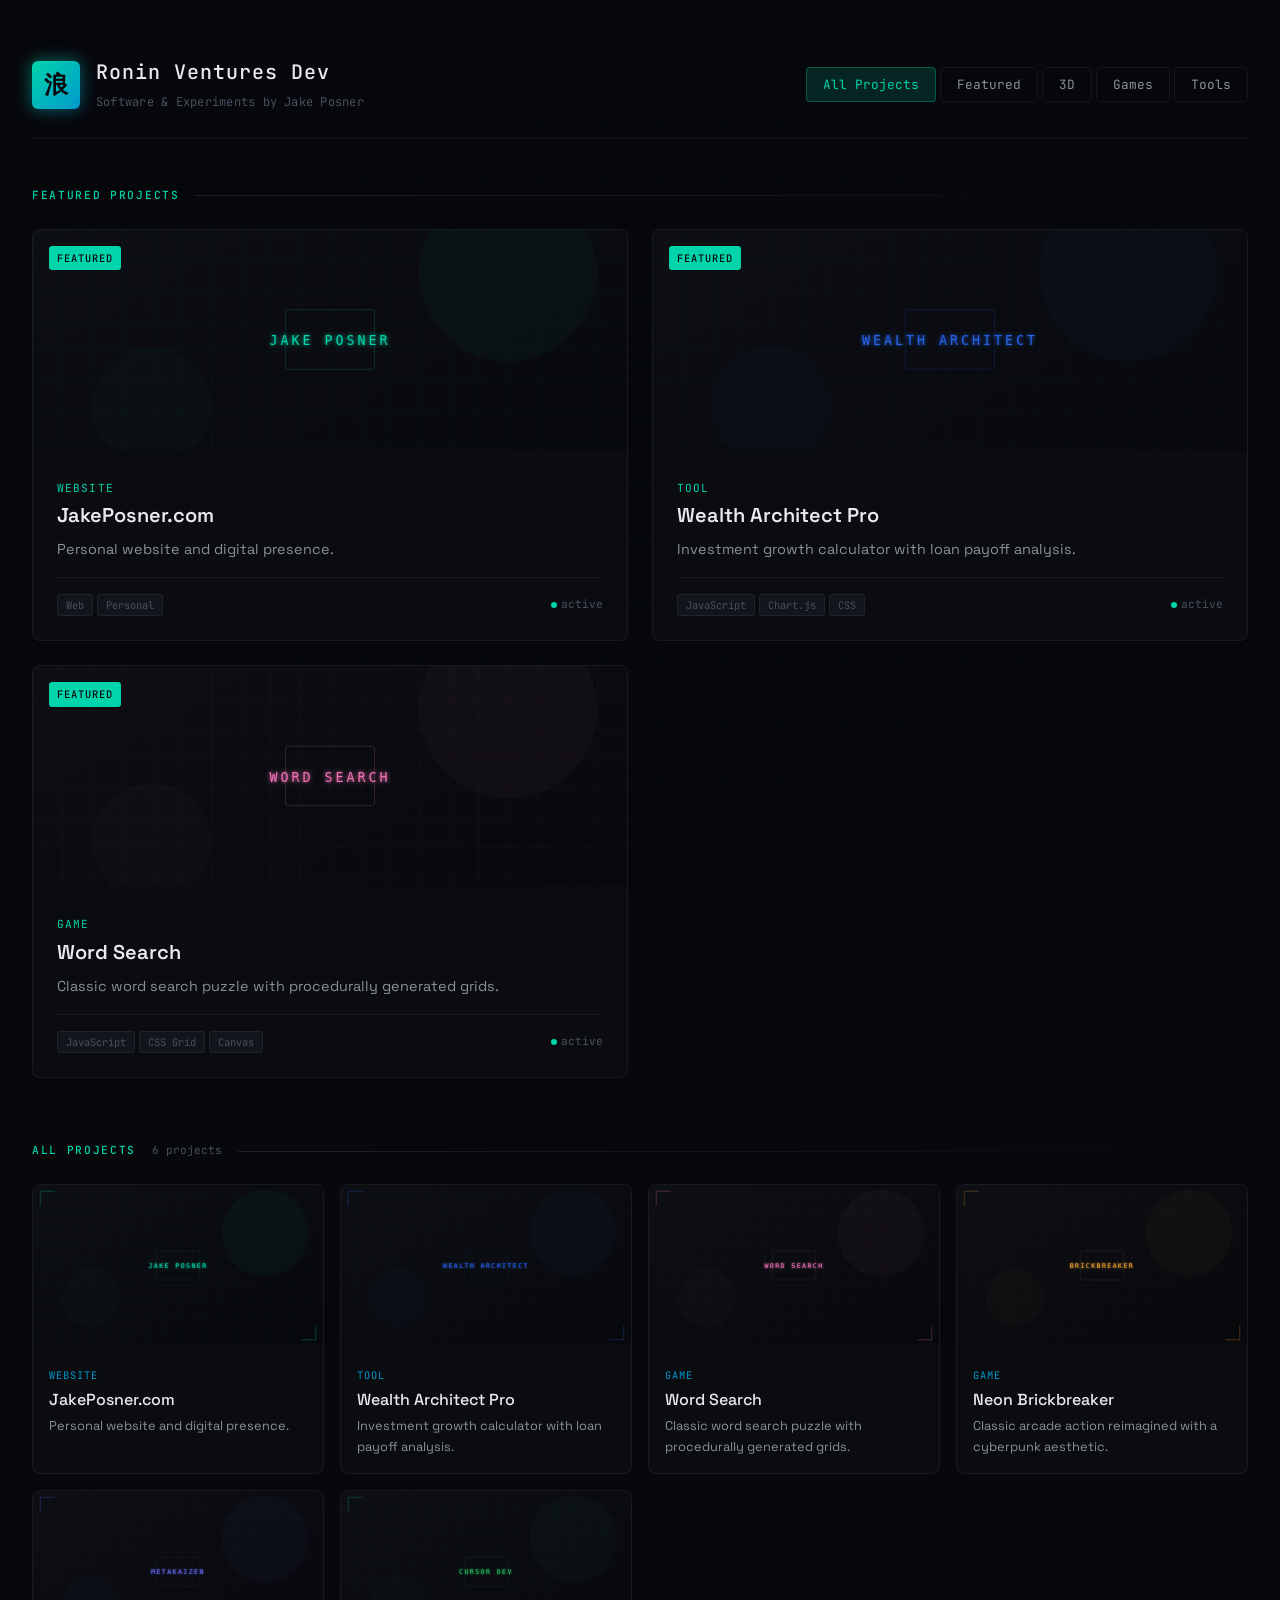
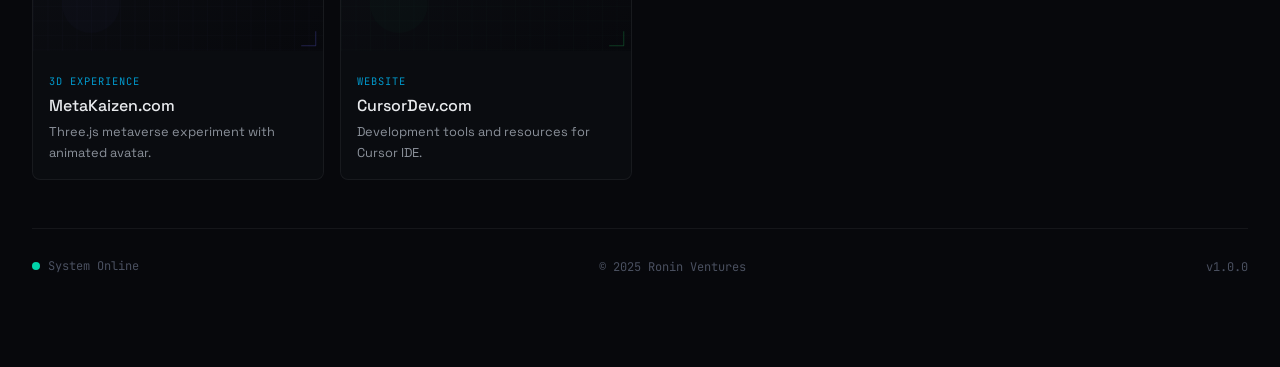
==== index.html @ 9cdea231 "added a way to dynamically update the last updated text" ====
<!DOCTYPE html>
<html lang="en">
<head>
    <meta charset="UTF-8">
    <meta name="viewport" content="width=device-width, initial-scale=1.0">
    <title>Ronin Ventures Dev | Jake Posner</title>
    <link rel="preconnect" href="https://fonts.googleapis.com">
    <link rel="preconnect" href="https://fonts.gstatic.com" crossorigin>
    <link href="https://fonts.googleapis.com/css2?family=JetBrains+Mono:wght@300;400;500;600&family=Space+Grotesk:wght@300;400;500;600;700&display=swap" rel="stylesheet">
    <link rel="stylesheet" href="css/main.css">
</head>
<body>
    <!-- Subtle ambient background -->
    <div class="ambient-bg">
        <div class="grid-overlay"></div>
        <div class="scanline"></div>
    </div>

    <!-- Main Container -->
    <div class="hub-container">
        <!-- Header -->
        <header class="hub-header">
            <div class="logo-section">
                <div class="logo-mark">
                    <span class="logo-symbol">浪</span>
                </div>
                <div class="logo-text">
                    <h1>Ronin Ventures Dev</h1>
                    <span class="tagline">Software & Experiments by Jake Posner</span>
                </div>
            </div>
            <nav class="hub-nav">
                <button class="nav-btn active" data-filter="all">All Projects</button>
                <button class="nav-btn" data-filter="featured">Featured</button>
                <button class="nav-btn" data-filter="3d">3D</button>
                <button class="nav-btn" data-filter="game">Games</button>
                <button class="nav-btn" data-filter="tool">Tools</button>
            </nav>
        </header>

        <!-- Featured Section -->
        <section class="featured-section" id="featured-grid">
            <div class="section-header">
                <span class="section-label">Featured Projects</span>
                <span class="section-line"></span>
            </div>
            <div class="featured-grid" id="featured-projects">
                <!-- Featured projects injected via JS -->
            </div>
        </section>

        <!-- All Projects Grid -->
        <section class="projects-section">
            <div class="section-header">
                <span class="section-label">All Projects</span>
                <span class="section-count" id="project-count">0 projects</span>
                <span class="section-line"></span>
            </div>
            <div class="projects-grid" id="projects-grid">
                <!-- Projects injected via JS -->
            </div>
        </section>

        <!-- Footer -->
        <footer class="hub-footer">
            <div class="footer-left">
                <span class="status-indicator"></span>
                <span class="status-text">System Online</span>
            </div>
            <div class="footer-center">
                <span>© 2025 Ronin Ventures</span>
            </div>
            <div class="footer-right">
                <span class="version">v1.0.0</span>
            </div>
        </footer>
    </div>

    <!-- Project Detail Modal -->
    <div class="modal-overlay" id="project-modal">
        <div class="modal-container">
            <button class="modal-close" id="modal-close">
                <span>×</span>
            </button>
            <div class="modal-content">
                <div class="modal-hero">
                    <img src="" alt="" id="modal-hero-img">
                    <div class="modal-hero-overlay"></div>
                </div>
                <div class="modal-body">
                    <div class="modal-header">
                        <span class="modal-category" id="modal-category"></span>
                        <div class="modal-title-row">
                            <h2 class="modal-title" id="modal-title"></h2>
                            <a href="#" class="btn-launch" id="modal-launch">
                                <span class="btn-icon">▶</span>
                                Launch Experience
                            </a>
                        </div>
                        <p class="modal-description" id="modal-description"></p>
                    </div>
                    <div class="modal-stats">
                        <div class="stat-item">
                            <span class="stat-value blurred" id="modal-visits">--</span>
                            <span class="stat-label">Visits</span>
                        </div>
                        <div class="stat-item">
                            <span class="stat-value blurred" id="modal-unique">--</span>
                            <span class="stat-label">Unique Views</span>
                        </div>
                        <div class="stat-item">
                            <span class="stat-value blurred" id="modal-time">--</span>
                            <span class="stat-label">Avg. Time</span>
                        </div>
                    </div>
                    <div class="modal-meta">
                        <div class="meta-item">
                            <span class="meta-label">Status</span>
                            <span class="meta-value" id="modal-status"></span>
                        </div>
                        <div class="meta-item">
                            <span class="meta-label">Tech Stack</span>
                            <span class="meta-value" id="modal-tech"></span>
                        </div>
                        <div class="meta-item">
                            <span class="meta-label">Last Updated</span>
                            <span class="meta-value" id="modal-date"></span>
                        </div>
                    </div>
                    <div class="modal-screenshots" id="modal-screenshots">
                        <!-- Screenshots injected via JS -->
                    </div>
                    <div class="modal-actions">
                        <a href="#" class="btn-secondary" id="modal-source" target="_blank">
                            <span class="btn-icon">◇</span>
                            View Source
                        </a>
                    </div>
                </div>
            </div>
        </div>
    </div>

    <script src="js/app.js" type="module"></script>

    <!-- Notify Modal (Coming Soon) -->
    <div class="notify-overlay" id="notify-modal">
        <div class="notify-container">
            <button class="notify-close" id="notify-close">
                <span>×</span>
            </button>
            <div class="notify-content">
                <div class="notify-icon">🚀</div>
                <h3 class="notify-title">Coming Soon</h3>
                <p class="notify-description">This project is still in development. Enter your email to get notified when it launches.</p>
                <div class="notify-form">
                    <input type="email" class="notify-input" id="notify-email" placeholder="your@email.com">
                    <button class="notify-submit" id="notify-submit">Notify Me</button>
                </div>
                <p class="notify-disclaimer">* This is a demo — emails are not collected or stored.</p>
            </div>
        </div>
    </div>
</body>
</html>
---- css/main.css ----
/* ==========================================================================
   RONIN VENTURES - Refined Sci-Fi Terminal Aesthetic
   ========================================================================== */

:root {
    /* Core Palette */
    --bg-primary: #07080c;
    --bg-secondary: #0d0f14;
    --bg-tertiary: #12151c;
    --bg-card: #0a0c10;
    --bg-card-hover: #10131a;
    
    /* Text */
    --text-primary: #e8eaed;
    --text-secondary: #8b919a;
    --text-muted: #4a5060;
    
    /* Accents */
    --accent-primary: #00d4aa;
    --accent-secondary: #0099cc;
    --accent-glow: rgba(0, 212, 170, 0.15);
    --accent-border: rgba(0, 212, 170, 0.3);
    
    /* Status Colors */
    --status-active: #00d4aa;
    --status-beta: #f0a030;
    --status-archived: #6b7280;
    
    /* Borders */
    --border-subtle: rgba(255, 255, 255, 0.06);
    --border-medium: rgba(255, 255, 255, 0.1);
    
    /* Spacing */
    --space-xs: 0.25rem;
    --space-sm: 0.5rem;
    --space-md: 1rem;
    --space-lg: 1.5rem;
    --space-xl: 2rem;
    --space-2xl: 3rem;
    --space-3xl: 4rem;
    
    /* Typography */
    --font-mono: 'JetBrains Mono', 'SF Mono', 'Fira Code', monospace;
    --font-sans: 'Space Grotesk', -apple-system, BlinkMacSystemFont, sans-serif;
    
    /* Transitions */
    --transition-fast: 150ms ease;
    --transition-base: 250ms ease;
    --transition-slow: 400ms ease;
    
    /* Sizing */
    --header-height: 80px;
    --container-max: 1400px;
    --card-radius: 8px;
    --modal-radius: 12px;
}

/* ==========================================================================
   Reset & Base
   ========================================================================== */

*, *::before, *::after {
    margin: 0;
    padding: 0;
    box-sizing: border-box;
}

html {
    font-size: 16px;
    scroll-behavior: smooth;
    -webkit-font-smoothing: antialiased;
    -moz-osx-font-smoothing: grayscale;
}

body {
    font-family: var(--font-sans);
    background: var(--bg-primary);
    color: var(--text-primary);
    line-height: 1.6;
    min-height: 100vh;
    overflow-x: hidden;
}

/* ==========================================================================
   Ambient Background
   ========================================================================== */

.ambient-bg {
    position: fixed;
    inset: 0;
    pointer-events: none;
    z-index: 0;
    overflow: hidden;
}

.grid-overlay {
    position: absolute;
    inset: 0;
    background-image: 
        linear-gradient(rgba(0, 212, 170, 0.02) 1px, transparent 1px),
        linear-gradient(90deg, rgba(0, 212, 170, 0.02) 1px, transparent 1px);
    background-size: 60px 60px;
    mask-image: radial-gradient(ellipse 80% 80% at 50% 50%, black 20%, transparent 70%);
}

.scanline {
    position: absolute;
    inset: 0;
    background: repeating-linear-gradient(
        0deg,
        transparent,
        transparent 2px,
        rgba(0, 0, 0, 0.1) 2px,
        rgba(0, 0, 0, 0.1) 4px
    );
    opacity: 0.3;
}

/* ==========================================================================
   Hub Container
   ========================================================================== */

.hub-container {
    position: relative;
    z-index: 1;
    max-width: var(--container-max);
    margin: 0 auto;
    padding: var(--space-xl) var(--space-xl) var(--space-3xl);
    min-height: 100vh;
    display: flex;
    flex-direction: column;
}

/* ==========================================================================
   Header
   ========================================================================== */

.hub-header {
    display: flex;
    justify-content: space-between;
    align-items: center;
    padding: var(--space-lg) 0;
    margin-bottom: var(--space-2xl);
    border-bottom: 1px solid var(--border-subtle);
}

.logo-section {
    display: flex;
    align-items: center;
    gap: var(--space-md);
}

.logo-mark {
    width: 48px;
    height: 48px;
    display: flex;
    align-items: center;
    justify-content: center;
    background: linear-gradient(135deg, var(--accent-primary), var(--accent-secondary));
    border-radius: 6px;
    position: relative;
}

.logo-mark::before {
    content: '';
    position: absolute;
    inset: -1px;
    background: linear-gradient(135deg, var(--accent-primary), var(--accent-secondary));
    border-radius: 7px;
    z-index: -1;
    opacity: 0.5;
    filter: blur(8px);
}

.logo-symbol {
    font-size: 1.5rem;
    color: var(--bg-primary);
    font-weight: 700;
}

.logo-text h1 {
    font-family: var(--font-mono);
    font-size: 1.25rem;
    font-weight: 500;
    letter-spacing: 0.05em;
    color: var(--text-primary);
}

.tagline {
    font-family: var(--font-mono);
    font-size: 0.75rem;
    color: var(--text-muted);
    letter-spacing: 0.02em;
}

.hub-nav {
    display: flex;
    gap: var(--space-xs);
}

.nav-btn {
    font-family: var(--font-mono);
    font-size: 0.8rem;
    padding: var(--space-sm) var(--space-md);
    background: transparent;
    border: 1px solid var(--border-subtle);
    border-radius: 4px;
    color: var(--text-secondary);
    cursor: pointer;
    transition: all var(--transition-fast);
}

.nav-btn:hover {
    border-color: var(--border-medium);
    color: var(--text-primary);
}

.nav-btn.active {
    background: var(--accent-glow);
    border-color: var(--accent-border);
    color: var(--accent-primary);
}

/* ==========================================================================
   Section Headers
   ========================================================================== */

.section-header {
    display: flex;
    align-items: center;
    gap: var(--space-md);
    margin-bottom: var(--space-lg);
}

.section-label {
    font-family: var(--font-mono);
    font-size: 0.7rem;
    font-weight: 500;
    text-transform: uppercase;
    letter-spacing: 0.15em;
    color: var(--accent-primary);
}

.section-count {
    font-family: var(--font-mono);
    font-size: 0.7rem;
    color: var(--text-muted);
}

.section-line {
    flex: 1;
    height: 1px;
    background: linear-gradient(90deg, var(--border-medium), transparent);
}

/* ==========================================================================
   Featured Grid
   ========================================================================== */

.featured-section {
    margin-bottom: var(--space-3xl);
}

.featured-grid {
    display: grid;
    grid-template-columns: repeat(auto-fit, minmax(400px, 1fr));
    gap: var(--space-lg);
}

.featured-card {
    position: relative;
    background: var(--bg-card);
    border: 1px solid var(--border-subtle);
    border-radius: var(--card-radius);
    overflow: hidden;
    cursor: pointer;
    transition: all var(--transition-base);
}

.featured-card::before {
    content: '';
    position: absolute;
    inset: 0;
    background: linear-gradient(135deg, var(--accent-glow), transparent);
    opacity: 0;
    transition: opacity var(--transition-base);
}

.featured-card:hover {
    border-color: var(--accent-border);
    transform: translateY(-4px);
    box-shadow: 0 20px 40px rgba(0, 0, 0, 0.4);
}

.featured-card:hover::before {
    opacity: 1;
}

.featured-card-image {
    position: relative;
    height: 220px;
    overflow: hidden;
}

.featured-card-image img {
    width: 100%;
    height: 100%;
    object-fit: cover;
    transition: transform var(--transition-slow);
}

.featured-card:hover .featured-card-image img {
    transform: scale(1.05);
}

.featured-badge {
    position: absolute;
    top: var(--space-md);
    left: var(--space-md);
    font-family: var(--font-mono);
    font-size: 0.65rem;
    font-weight: 500;
    text-transform: uppercase;
    letter-spacing: 0.1em;
    padding: var(--space-xs) var(--space-sm);
    background: var(--accent-primary);
    color: var(--bg-primary);
    border-radius: 3px;
}

.coming-soon-badge {
    position: absolute;
    top: var(--space-md);
    left: var(--space-md);
    font-family: var(--font-mono);
    font-size: 0.65rem;
    font-weight: 500;
    text-transform: uppercase;
    letter-spacing: 0.1em;
    padding: var(--space-xs) var(--space-sm);
    background: var(--text-muted);
    color: var(--bg-primary);
    border-radius: 3px;
}

.featured-card-content {
    padding: var(--space-lg);
}

.featured-card-category {
    font-family: var(--font-mono);
    font-size: 0.7rem;
    color: var(--accent-primary);
    text-transform: uppercase;
    letter-spacing: 0.1em;
    margin-bottom: var(--space-sm);
}

.featured-card-title {
    font-size: 1.25rem;
    font-weight: 600;
    margin-bottom: var(--space-sm);
    color: var(--text-primary);
}

.featured-card-description {
    font-size: 0.9rem;
    color: var(--text-secondary);
    line-height: 1.5;
    display: -webkit-box;
    -webkit-line-clamp: 2;
    -webkit-box-orient: vertical;
    overflow: hidden;
}

.featured-card-footer {
    display: flex;
    justify-content: space-between;
    align-items: center;
    margin-top: var(--space-md);
    padding-top: var(--space-md);
    border-top: 1px solid var(--border-subtle);
}

.featured-card-tech {
    display: flex;
    gap: var(--space-xs);
}

.tech-tag {
    font-family: var(--font-mono);
    font-size: 0.65rem;
    padding: 2px 8px;
    background: var(--bg-tertiary);
    border: 1px solid var(--border-subtle);
    border-radius: 3px;
    color: var(--text-muted);
}

.featured-card-status {
    display: flex;
    align-items: center;
    gap: var(--space-xs);
    font-family: var(--font-mono);
    font-size: 0.7rem;
    color: var(--text-muted);
}

.status-dot {
    width: 6px;
    height: 6px;
    border-radius: 50%;
    background: var(--status-active);
}

.status-dot.beta {
    background: var(--status-beta);
}

.status-dot.archived {
    background: var(--status-archived);
}

/* ==========================================================================
   Projects Grid
   ========================================================================== */

.projects-section {
    flex: 1;
}

.projects-grid {
    display: grid;
    grid-template-columns: repeat(auto-fill, minmax(280px, 1fr));
    gap: var(--space-md);
}

.project-card {
    position: relative;
    background: var(--bg-card);
    border: 1px solid var(--border-subtle);
    border-radius: var(--card-radius);
    overflow: hidden;
    cursor: pointer;
    transition: all var(--transition-base);
}

.project-card:hover {
    border-color: var(--border-medium);
    transform: translateY(-2px);
    box-shadow: 0 10px 30px rgba(0, 0, 0, 0.3);
}

.project-card-image {
    height: 160px;
    overflow: hidden;
    background: var(--bg-tertiary);
}

.project-card-image img {
    width: 100%;
    height: 100%;
    object-fit: cover;
    transition: transform var(--transition-base);
}

.project-card:hover .project-card-image img {
    transform: scale(1.03);
}

.project-card-content {
    padding: var(--space-md);
}

.project-card-category {
    font-family: var(--font-mono);
    font-size: 0.65rem;
    color: var(--accent-secondary);
    text-transform: uppercase;
    letter-spacing: 0.1em;
    margin-bottom: var(--space-xs);
}

.project-card-title {
    font-size: 1rem;
    font-weight: 500;
    margin-bottom: var(--space-xs);
    color: var(--text-primary);
}

.project-card-description {
    font-size: 0.8rem;
    color: var(--text-secondary);
    display: -webkit-box;
    -webkit-line-clamp: 2;
    -webkit-box-orient: vertical;
    overflow: hidden;
}

/* ==========================================================================
   Modal
   ========================================================================== */

.modal-overlay {
    position: fixed;
    inset: 0;
    background: rgba(0, 0, 0, 0.85);
    backdrop-filter: blur(8px);
    z-index: 1000;
    display: flex;
    align-items: center;
    justify-content: center;
    padding: var(--space-xl);
    opacity: 0;
    visibility: hidden;
    transition: all var(--transition-base);
}

.modal-overlay.active {
    opacity: 1;
    visibility: visible;
}

.modal-container {
    position: relative;
    width: 100%;
    max-width: 800px;
    max-height: 90vh;
    background: var(--bg-secondary);
    border: 1px solid var(--border-medium);
    border-radius: var(--modal-radius);
    overflow: hidden;
    transform: scale(0.95) translateY(20px);
    transition: transform var(--transition-base);
}

.modal-overlay.active .modal-container {
    transform: scale(1) translateY(0);
}

.modal-close {
    position: absolute;
    top: var(--space-md);
    right: var(--space-md);
    width: 36px;
    height: 36px;
    display: flex;
    align-items: center;
    justify-content: center;
    background: rgba(0, 0, 0, 0.5);
    border: 1px solid var(--border-subtle);
    border-radius: 50%;
    color: var(--text-primary);
    font-size: 1.5rem;
    cursor: pointer;
    z-index: 10;
    transition: all var(--transition-fast);
}

.modal-close:hover {
    background: rgba(0, 0, 0, 0.8);
    border-color: var(--border-medium);
}

.modal-content {
    max-height: 90vh;
    overflow-y: auto;
}

.modal-hero {
    position: relative;
    height: 280px;
    overflow: hidden;
}

.modal-hero img {
    width: 100%;
    height: 100%;
    object-fit: cover;
}

.modal-hero-overlay {
    position: absolute;
    inset: 0;
    background: linear-gradient(to top, var(--bg-secondary), transparent 60%);
}

.modal-body {
    padding: var(--space-xl);
}

.modal-header {
    margin-bottom: var(--space-xl);
}

.modal-category {
    font-family: var(--font-mono);
    font-size: 0.7rem;
    color: var(--accent-primary);
    text-transform: uppercase;
    letter-spacing: 0.15em;
}

.modal-title-row {
    display: flex;
    justify-content: space-between;
    align-items: center;
    gap: var(--space-lg);
    margin: var(--space-sm) 0;
}

.modal-title {
    font-size: 2rem;
    font-weight: 600;
    margin: 0;
}

.btn-launch {
    display: inline-flex;
    align-items: center;
    gap: var(--space-sm);
    font-family: var(--font-mono);
    font-size: 0.85rem;
    font-weight: 500;
    padding: var(--space-md) var(--space-lg);
    border-radius: 6px;
    text-decoration: none;
    cursor: pointer;
    transition: all var(--transition-fast);
    background: var(--accent-primary);
    color: var(--bg-primary);
    border: none;
    white-space: nowrap;
    flex-shrink: 0;
}

.btn-launch:hover {
    filter: brightness(1.1);
    box-shadow: 0 4px 20px var(--accent-glow);
}

.btn-launch .btn-icon {
    font-size: 0.8rem;
}

.modal-stats {
    display: flex;
    gap: var(--space-xl);
    padding: var(--space-lg) 0;
    margin-bottom: var(--space-lg);
    border-bottom: 1px solid var(--border-subtle);
}

.stat-item {
    display: flex;
    flex-direction: column;
    gap: 2px;
}

.stat-value {
    font-family: var(--font-mono);
    font-size: 1.5rem;
    font-weight: 600;
    color: var(--accent-primary);
}

.stat-value.blurred {
    filter: blur(8px);
    user-select: none;
    cursor: default;
}

.stat-label {
    font-family: var(--font-mono);
    font-size: 0.65rem;
    color: var(--text-muted);
    text-transform: uppercase;
    letter-spacing: 0.1em;
}

.modal-description {
    font-size: 1rem;
    color: var(--text-secondary);
    line-height: 1.7;
}

.modal-meta {
    display: flex;
    gap: var(--space-xl);
    padding: var(--space-lg);
    background: var(--bg-tertiary);
    border-radius: 6px;
    margin-bottom: var(--space-xl);
}

.meta-item {
    display: flex;
    flex-direction: column;
    gap: var(--space-xs);
}

.meta-label {
    font-family: var(--font-mono);
    font-size: 0.65rem;
    color: var(--text-muted);
    text-transform: uppercase;
    letter-spacing: 0.1em;
}

.meta-value {
    font-size: 0.9rem;
    color: var(--text-primary);
}

.modal-screenshots {
    display: flex;
    gap: var(--space-sm);
    margin-bottom: var(--space-xl);
    overflow-x: auto;
    padding-bottom: var(--space-sm);
}

.modal-screenshots img {
    height: 100px;
    border-radius: 4px;
    border: 1px solid var(--border-subtle);
    cursor: pointer;
    transition: all var(--transition-fast);
}

.modal-screenshots img:hover {
    border-color: var(--accent-primary);
}

.modal-actions {
    display: flex;
    gap: var(--space-md);
}

.btn-primary,
.btn-secondary {
    display: inline-flex;
    align-items: center;
    gap: var(--space-sm);
    font-family: var(--font-mono);
    font-size: 0.85rem;
    font-weight: 500;
    padding: var(--space-md) var(--space-lg);
    border-radius: 6px;
    text-decoration: none;
    cursor: pointer;
    transition: all var(--transition-fast);
}

.btn-primary {
    background: var(--accent-primary);
    color: var(--bg-primary);
    border: none;
}

.btn-primary:hover {
    filter: brightness(1.1);
    box-shadow: 0 4px 20px var(--accent-glow);
}

.btn-secondary {
    background: transparent;
    color: var(--text-secondary);
    border: 1px solid var(--border-medium);
}

.btn-secondary:hover {
    border-color: var(--text-secondary);
    color: var(--text-primary);
}

.btn-icon {
    font-size: 0.8rem;
}

/* ==========================================================================
   Footer
   ========================================================================== */

.hub-footer {
    display: flex;
    justify-content: space-between;
    align-items: center;
    padding: var(--space-lg) 0;
    margin-top: var(--space-2xl);
    border-top: 1px solid var(--border-subtle);
}

.footer-left {
    display: flex;
    align-items: center;
    gap: var(--space-sm);
}

.status-indicator {
    width: 8px;
    height: 8px;
    border-radius: 50%;
    background: var(--accent-primary);
    animation: pulse 2s ease-in-out infinite;
}

@keyframes pulse {
    0%, 100% { opacity: 1; }
    50% { opacity: 0.5; }
}

.status-text,
.footer-center span,
.version {
    font-family: var(--font-mono);
    font-size: 0.75rem;
    color: var(--text-muted);
}

/* ==========================================================================
   Empty State
   ========================================================================== */

.empty-state {
    grid-column: 1 / -1;
    text-align: center;
    padding: var(--space-3xl);
    color: var(--text-muted);
}

.empty-state-icon {
    font-size: 3rem;
    margin-bottom: var(--space-md);
    opacity: 0.3;
}

/* ==========================================================================
   Loading State
   ========================================================================== */

.loading-skeleton {
    background: linear-gradient(
        90deg,
        var(--bg-tertiary) 25%,
        var(--bg-card-hover) 50%,
        var(--bg-tertiary) 75%
    );
    background-size: 200% 100%;
    animation: shimmer 1.5s infinite;
    border-radius: var(--card-radius);
}

@keyframes shimmer {
    0% { background-position: 200% 0; }
    100% { background-position: -200% 0; }
}

/* ==========================================================================
   Responsive
   ========================================================================== */

@media (max-width: 900px) {
    .hub-header {
        flex-direction: column;
        gap: var(--space-lg);
        align-items: flex-start;
    }
    
    .hub-nav {
        flex-wrap: wrap;
    }
    
    .featured-grid {
        grid-template-columns: 1fr;
    }
    
    .modal-meta {
        flex-direction: column;
        gap: var(--space-md);
    }
    
    .modal-stats {
        gap: var(--space-lg);
    }
}

@media (max-width: 600px) {
    .hub-container {
        padding: var(--space-md);
    }
    
    .projects-grid {
        grid-template-columns: 1fr;
    }
    
    .modal-title-row {
        flex-direction: column;
        align-items: flex-start;
        gap: var(--space-md);
    }
    
    .btn-launch {
        width: 100%;
        justify-content: center;
    }
    
    .modal-actions {
        flex-direction: column;
    }
    
    .btn-secondary {
        justify-content: center;
    }
}

/* ==========================================================================
   Back to Hub Button (for project experiences)
   ========================================================================== */

.back-to-hub {
    position: fixed;
    top: var(--space-md);
    left: var(--space-md);
    display: flex;
    align-items: center;
    gap: var(--space-sm);
    font-family: var(--font-mono);
    font-size: 0.75rem;
    padding: var(--space-sm) var(--space-md);
    background: rgba(0, 0, 0, 0.7);
    backdrop-filter: blur(8px);
    border: 1px solid var(--border-subtle);
    border-radius: 4px;
    color: var(--text-secondary);
    text-decoration: none;
    z-index: 9999;
    transition: all var(--transition-fast);
}

.back-to-hub:hover {
    background: rgba(0, 0, 0, 0.9);
    border-color: var(--accent-primary);
    color: var(--accent-primary);
}

.back-to-hub-icon {
    font-size: 1rem;
}

/* ==========================================================================
   Notify Modal (Coming Soon)
   ========================================================================== */

.notify-overlay {
    position: fixed;
    inset: 0;
    background: rgba(0, 0, 0, 0.85);
    backdrop-filter: blur(8px);
    z-index: 1100;
    display: flex;
    align-items: center;
    justify-content: center;
    padding: var(--space-xl);
    opacity: 0;
    visibility: hidden;
    transition: all var(--transition-base);
}

.notify-overlay.active {
    opacity: 1;
    visibility: visible;
}

.notify-container {
    position: relative;
    width: 100%;
    max-width: 420px;
    background: var(--bg-secondary);
    border: 1px solid var(--border-medium);
    border-radius: var(--modal-radius);
    padding: var(--space-2xl);
    transform: scale(0.95) translateY(20px);
    transition: transform var(--transition-base);
}

.notify-overlay.active .notify-container {
    transform: scale(1) translateY(0);
}

.notify-close {
    position: absolute;
    top: var(--space-md);
    right: var(--space-md);
    width: 32px;
    height: 32px;
    display: flex;
    align-items: center;
    justify-content: center;
    background: transparent;
    border: 1px solid var(--border-subtle);
    border-radius: 50%;
    color: var(--text-secondary);
    font-size: 1.25rem;
    cursor: pointer;
    transition: all var(--transition-fast);
}

.notify-close:hover {
    border-color: var(--border-medium);
    color: var(--text-primary);
}

.notify-content {
    text-align: center;
}

.notify-icon {
    font-size: 3rem;
    margin-bottom: var(--space-md);
}

.notify-title {
    font-size: 1.5rem;
    font-weight: 600;
    color: var(--text-primary);
    margin-bottom: var(--space-sm);
}

.notify-description {
    font-size: 0.9rem;
    color: var(--text-secondary);
    line-height: 1.6;
    margin-bottom: var(--space-lg);
}

.notify-form {
    display: flex;
    gap: var(--space-sm);
    margin-bottom: var(--space-md);
}

.notify-input {
    flex: 1;
    font-family: var(--font-mono);
    font-size: 0.85rem;
    padding: var(--space-md);
    background: var(--bg-card);
    border: 1px solid var(--border-subtle);
    border-radius: 6px;
    color: var(--text-primary);
    outline: none;
    transition: all var(--transition-fast);
}

.notify-input:focus {
    border-color: var(--accent-primary);
}

.notify-input::placeholder {
    color: var(--text-muted);
}

.notify-submit {
    font-family: var(--font-mono);
    font-size: 0.85rem;
    font-weight: 500;
    padding: var(--space-md) var(--space-lg);
    background: var(--accent-primary);
    border: none;
    border-radius: 6px;
    color: var(--bg-primary);
    cursor: pointer;
    transition: all var(--transition-fast);
    white-space: nowrap;
}

.notify-submit:hover {
    filter: brightness(1.1);
}

.notify-disclaimer {
    font-family: var(--font-mono);
    font-size: 0.7rem;
    color: var(--text-muted);
    font-style: italic;
}

.notify-success {
    padding: var(--space-lg);
    background: var(--accent-glow);
    border: 1px solid var(--accent-border);
    border-radius: 6px;
    margin-bottom: var(--space-md);
}

.notify-success p {
    color: var(--accent-primary);
    font-size: 0.9rem;
    margin: 0;
}

/* Coming Soon Button Style */
.btn-coming-soon {
    display: inline-flex;
    align-items: center;
    gap: var(--space-sm);
    font-family: var(--font-mono);
    font-size: 0.85rem;
    font-weight: 500;
    padding: var(--space-md) var(--space-lg);
    border-radius: 6px;
    text-decoration: none;
    cursor: pointer;
    transition: all var(--transition-fast);
    background: var(--bg-tertiary);
    color: var(--text-secondary);
    border: 1px solid var(--border-medium);
    white-space: nowrap;
    flex-shrink: 0;
}

.btn-coming-soon:hover {
    border-color: var(--accent-primary);
    color: var(--accent-primary);
}

.btn-coming-soon .btn-icon {
    font-size: 0.8rem;
}

@media (max-width: 600px) {
    .notify-form {
        flex-direction: column;
    }
    
    .notify-submit {
        width: 100%;
    }
}
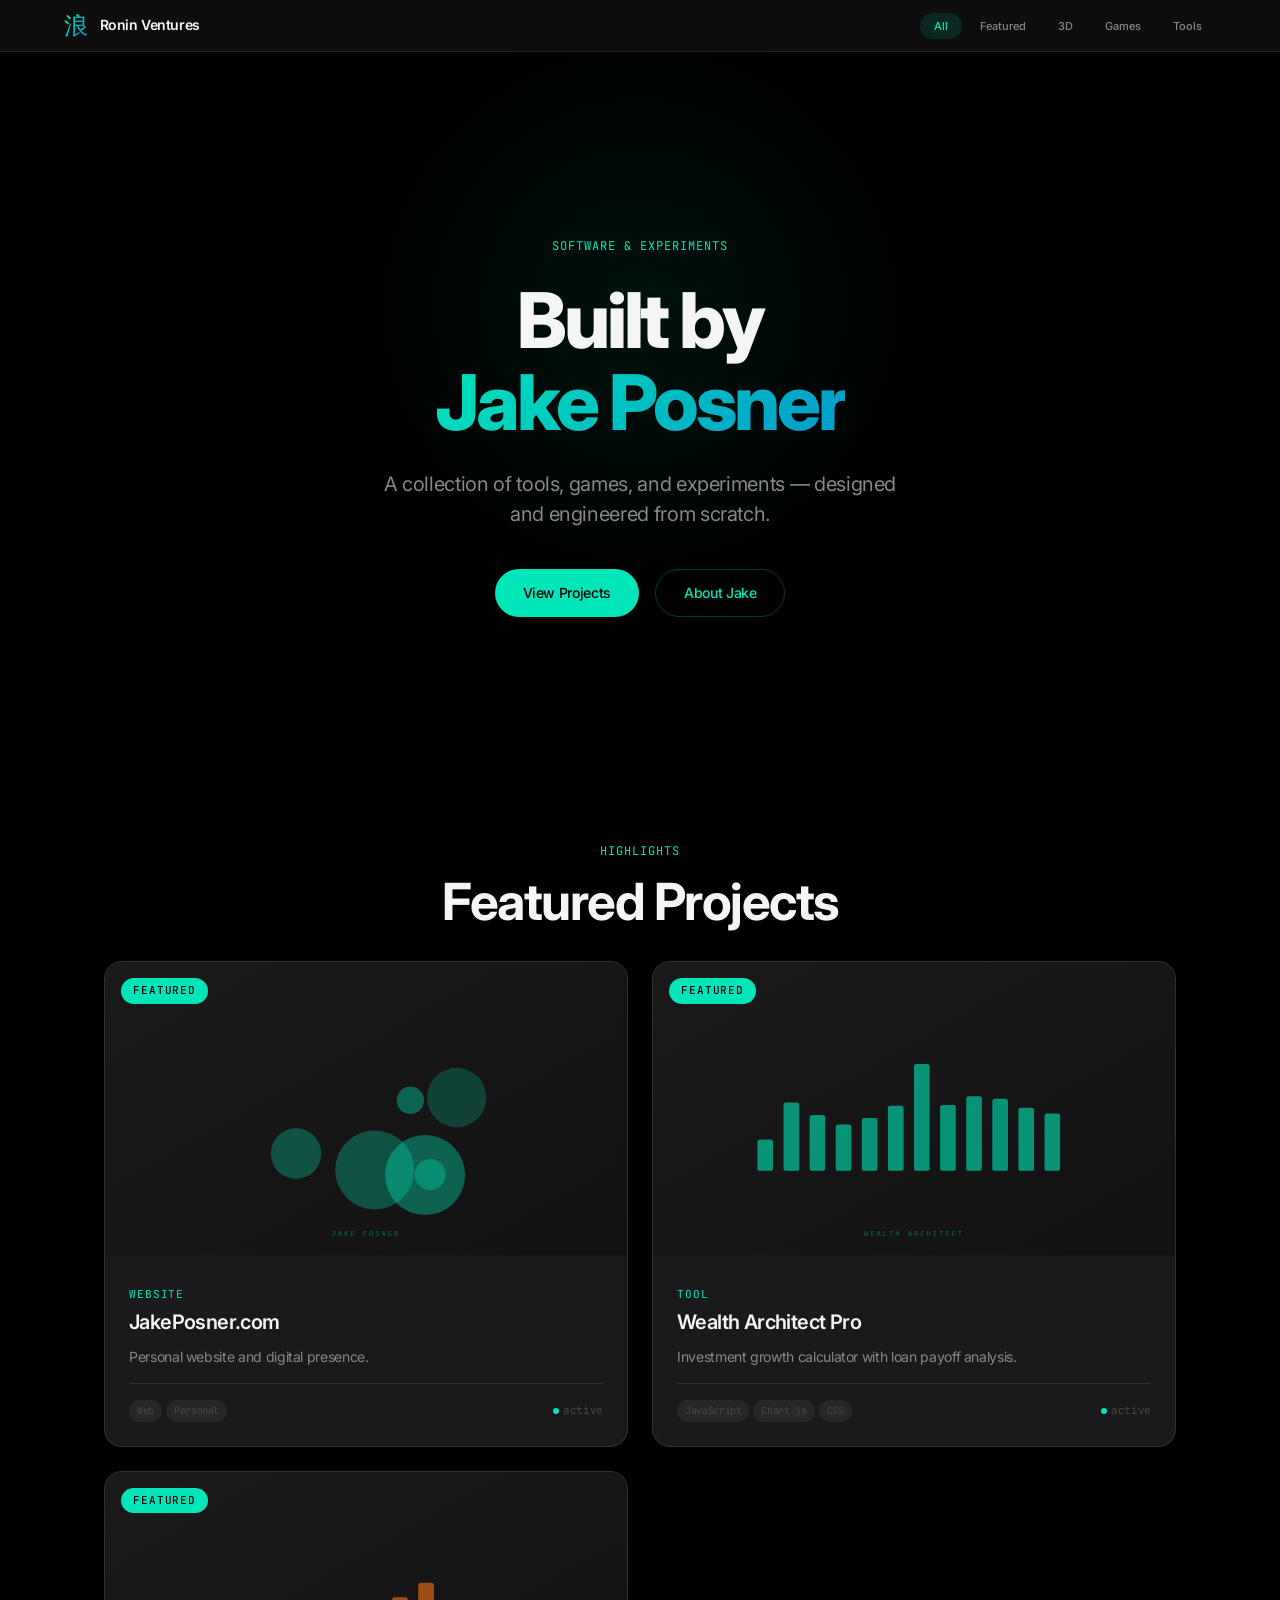
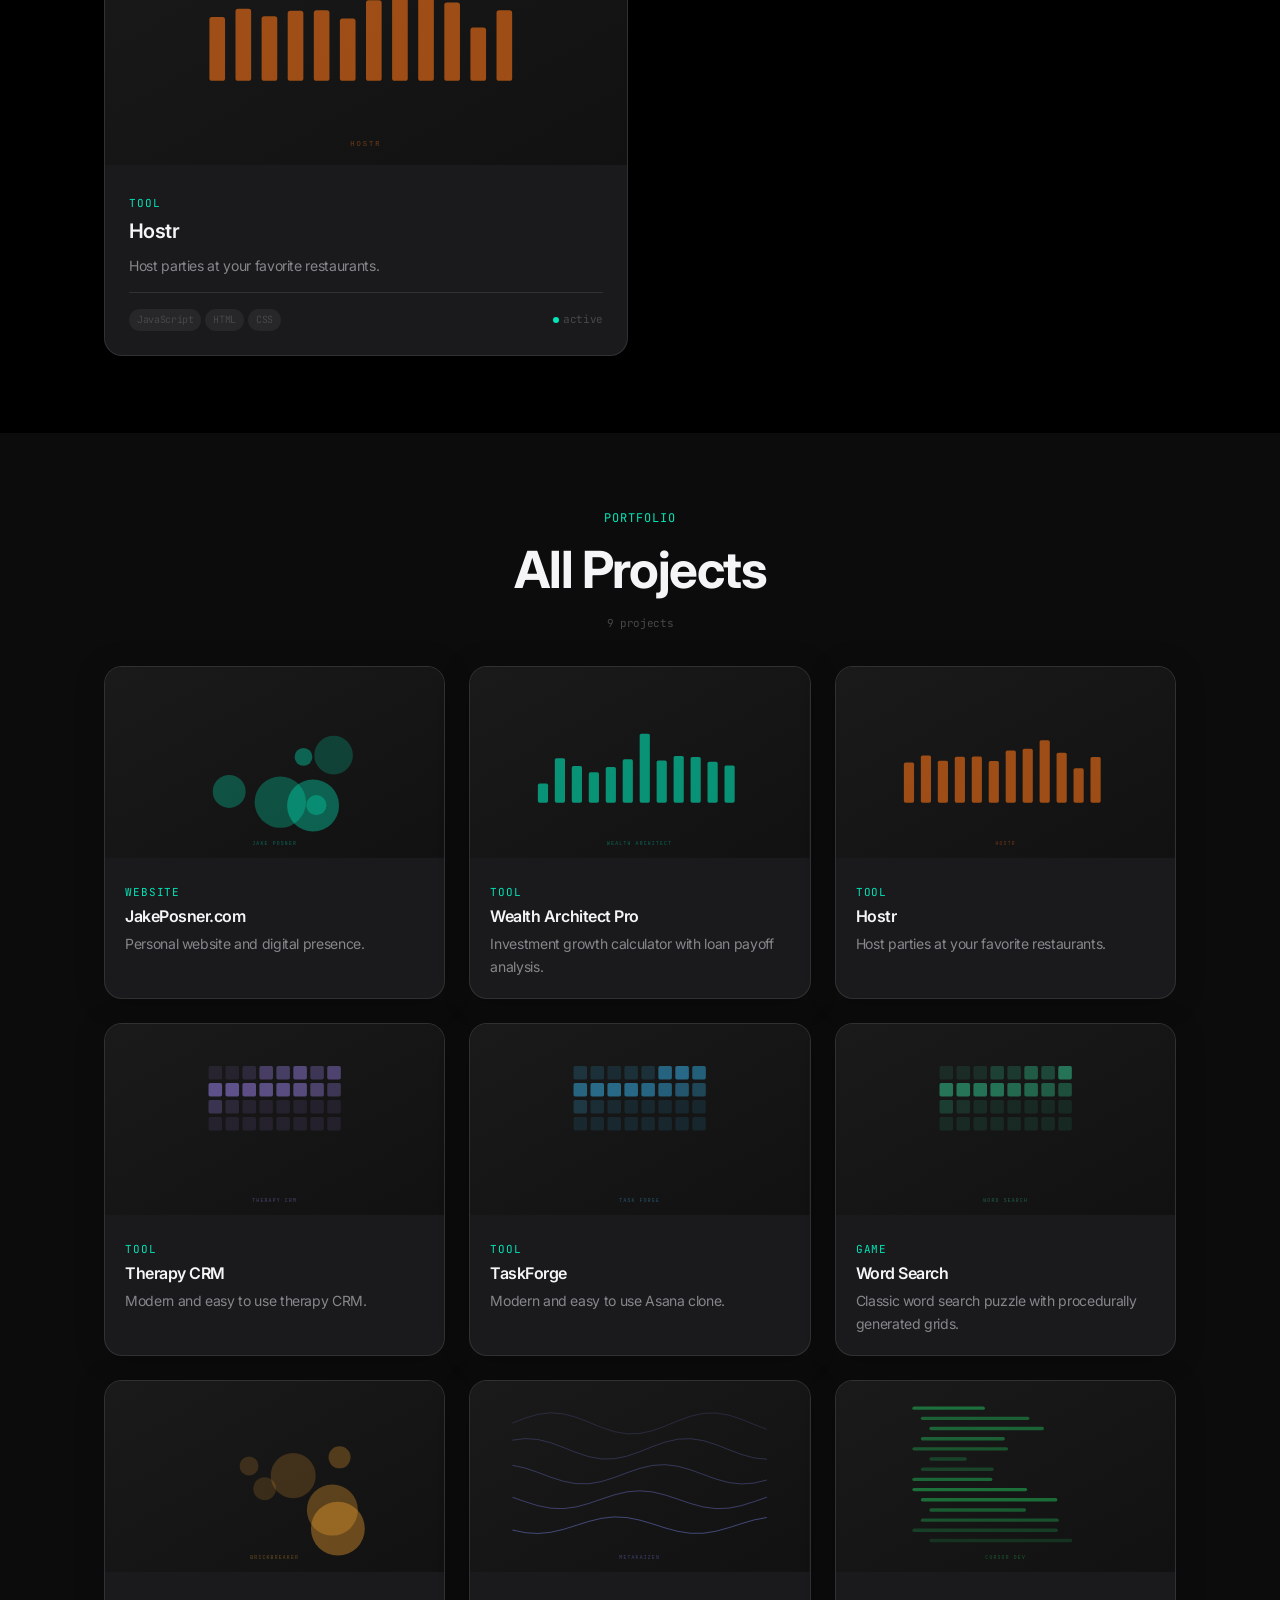
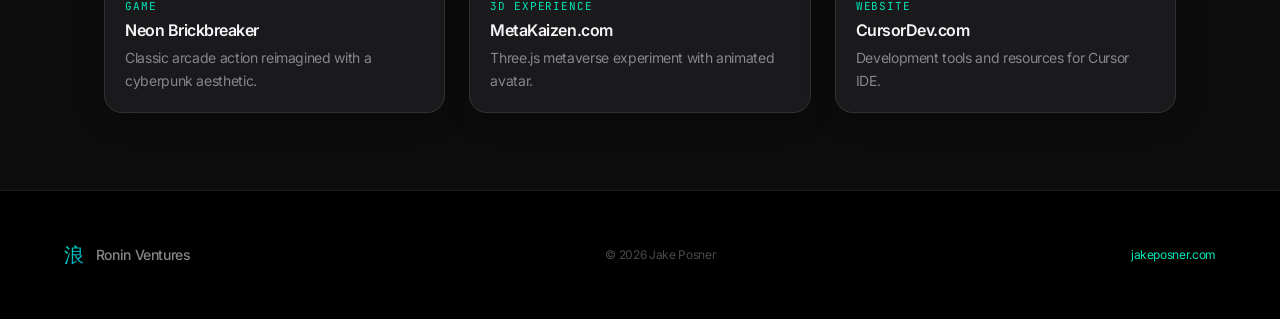
==== commit 44366249: "Redesign site with Apple-inspired dark portfolio aesthetic Complete visual overhaul applying Apple d" ====
--- a/index.html
+++ b/index.html
@@ -4,83 +4,126 @@
     <meta charset="UTF-8">
     <meta name="viewport" content="width=device-width, initial-scale=1.0">
     <title>Ronin Ventures Dev | Jake Posner</title>
+    <meta name="description" content="Software and experiments by Jake Posner. A collection of tools, games, and interactive experiences — designed and engineered from scratch.">
+    <meta name="author" content="Jake Posner">
+    <meta name="robots" content="index, follow">
+
+    <!-- Open Graph -->
+    <meta property="og:type" content="website">
+    <meta property="og:title" content="Ronin Ventures Dev | Jake Posner">
+    <meta property="og:description" content="Software and experiments by Jake Posner. Tools, games, and interactive experiences built from scratch.">
+    <meta property="og:url" content="https://www.roninventures.dev">
+    <meta property="og:site_name" content="Ronin Ventures Dev">
+
+    <!-- Twitter Card -->
+    <meta name="twitter:card" content="summary_large_image">
+    <meta name="twitter:title" content="Ronin Ventures Dev | Jake Posner">
+    <meta name="twitter:description" content="Software and experiments by Jake Posner. Tools, games, and interactive experiences built from scratch.">
+
+    <link rel="canonical" href="https://www.roninventures.dev">
+
+    <!-- Structured Data -->
+    <script type="application/ld+json">
+    {
+        "@context": "https://schema.org",
+        "@type": "WebSite",
+        "name": "Ronin Ventures Dev",
+        "url": "https://www.roninventures.dev",
+        "description": "Software and experiments by Jake Posner",
+        "author": {
+            "@type": "Person",
+            "name": "Jake Posner",
+            "url": "https://www.jakeposner.com"
+        }
+    }
+    </script>
+
+    <!-- Fonts -->
     <link rel="preconnect" href="https://fonts.googleapis.com">
     <link rel="preconnect" href="https://fonts.gstatic.com" crossorigin>
-    <link href="https://fonts.googleapis.com/css2?family=JetBrains+Mono:wght@300;400;500;600&family=Space+Grotesk:wght@300;400;500;600;700&display=swap" rel="stylesheet">
+    <link href="https://fonts.googleapis.com/css2?family=Inter:wght@400;500;600;700;800&family=JetBrains+Mono:wght@400&display=swap" rel="stylesheet">
+
     <link rel="stylesheet" href="css/main.css">
 </head>
 <body>
-    <!-- Subtle ambient background -->
-    <div class="ambient-bg">
-        <div class="grid-overlay"></div>
-        <div class="scanline"></div>
-    </div>
-
-    <!-- Main Container -->
-    <div class="hub-container">
-        <!-- Header -->
-        <header class="hub-header">
-            <div class="logo-section">
-                <div class="logo-mark">
-                    <span class="logo-symbol">浪</span>
-                </div>
-                <div class="logo-text">
-                    <h1>Ronin Ventures Dev</h1>
-                    <span class="tagline">Software & Experiments by Jake Posner</span>
-                </div>
-            </div>
-            <nav class="hub-nav">
-                <button class="nav-btn active" data-filter="all">All Projects</button>
-                <button class="nav-btn" data-filter="featured">Featured</button>
-                <button class="nav-btn" data-filter="3d">3D</button>
-                <button class="nav-btn" data-filter="game">Games</button>
-                <button class="nav-btn" data-filter="tool">Tools</button>
-            </nav>
-        </header>
-
-        <!-- Featured Section -->
-        <section class="featured-section" id="featured-grid">
-            <div class="section-header">
-                <span class="section-label">Featured Projects</span>
-                <span class="section-line"></span>
-            </div>
-            <div class="featured-grid" id="featured-projects">
-                <!-- Featured projects injected via JS -->
+
+    <!-- Skip Link -->
+    <a class="skip-link" href="#projects">Skip to projects</a>
+
+    <!-- Glass Navigation -->
+    <nav class="nav-glass" id="site-nav" role="navigation" aria-label="Main">
+        <a class="nav-brand" href="#">
+            <span class="nav-logo">浪</span>
+            <span class="nav-title">Ronin Ventures</span>
+        </a>
+        <div class="nav-pills">
+            <button class="nav-pill active" data-filter="all">All</button>
+            <button class="nav-pill" data-filter="featured">Featured</button>
+            <button class="nav-pill" data-filter="3d">3D</button>
+            <button class="nav-pill" data-filter="game">Games</button>
+            <button class="nav-pill" data-filter="tool">Tools</button>
+        </div>
+    </nav>
+
+    <main>
+        <!-- Hero -->
+        <section class="hero" id="hero">
+            <div class="hero-inner">
+                <span class="hero-eyebrow">Software & Experiments</span>
+                <h1 class="hero-title">Built by<br><span class="hero-name">Jake Posner</span></h1>
+                <p class="hero-subtitle">A collection of tools, games, and experiments — designed and engineered from scratch.</p>
+                <div class="hero-cta">
+                    <a class="btn-pill" href="#projects">View Projects</a>
+                    <a class="btn-pill btn-pill--outline" href="https://www.jakeposner.com" target="_blank" rel="noopener noreferrer">About Jake</a>
+                </div>
             </div>
         </section>
 
-        <!-- All Projects Grid -->
-        <section class="projects-section">
-            <div class="section-header">
-                <span class="section-label">All Projects</span>
-                <span class="section-count" id="project-count">0 projects</span>
-                <span class="section-line"></span>
-            </div>
-            <div class="projects-grid" id="projects-grid">
-                <!-- Projects injected via JS -->
+        <!-- Featured Projects -->
+        <section class="section section--dark" id="featured-section">
+            <div class="section-inner">
+                <div class="section-header">
+                    <span class="section-eyebrow">Highlights</span>
+                    <h2 class="section-title">Featured Projects</h2>
+                </div>
+                <div class="featured-grid" id="featured-projects">
+                    <!-- Featured projects injected via JS -->
+                </div>
             </div>
         </section>
 
-        <!-- Footer -->
-        <footer class="hub-footer">
-            <div class="footer-left">
-                <span class="status-indicator"></span>
-                <span class="status-text">System Online</span>
-            </div>
-            <div class="footer-center">
-                <span>© 2025 Ronin Ventures</span>
-            </div>
-            <div class="footer-right">
-                <span class="version">v1.0.0</span>
-            </div>
-        </footer>
-    </div>
+        <!-- All Projects -->
+        <section class="section section--alt" id="projects">
+            <div class="section-inner">
+                <div class="section-header">
+                    <span class="section-eyebrow">Portfolio</span>
+                    <h2 class="section-title">All Projects</h2>
+                    <span class="section-count" id="project-count">0 projects</span>
+                </div>
+                <div class="projects-grid" id="projects-grid">
+                    <!-- Projects injected via JS -->
+                </div>
+            </div>
+        </section>
+    </main>
+
+    <!-- Footer -->
+    <footer class="hub-footer">
+        <div class="footer-inner">
+            <a class="footer-brand" href="#">
+                <span class="footer-brand-logo">浪</span>
+                <span>Ronin Ventures</span>
+            </a>
+            <span class="footer-center">&copy; 2026 Jake Posner</span>
+            <a class="footer-link" href="https://www.jakeposner.com" target="_blank" rel="noopener noreferrer">jakeposner.com</a>
+        </div>
+    </footer>
 
     <!-- Project Detail Modal -->
-    <div class="modal-overlay" id="project-modal">
+    <div class="modal-overlay" id="project-modal" role="dialog" aria-modal="true">
         <div class="modal-container">
-            <button class="modal-close" id="modal-close">
-                <span>×</span>
+            <button class="modal-close" id="modal-close" aria-label="Close">
+                <span>&times;</span>
             </button>
             <div class="modal-content">
                 <div class="modal-hero">
@@ -93,7 +136,7 @@
                         <div class="modal-title-row">
                             <h2 class="modal-title" id="modal-title"></h2>
                             <a href="#" class="btn-launch" id="modal-launch">
-                                <span class="btn-icon">▶</span>
+                                <span class="btn-icon">&#9654;</span>
                                 Launch Experience
                             </a>
                         </div>
@@ -127,12 +170,10 @@
                             <span class="meta-value" id="modal-date"></span>
                         </div>
                     </div>
-                    <div class="modal-screenshots" id="modal-screenshots">
-                        <!-- Screenshots injected via JS -->
-                    </div>
+                    <div class="modal-screenshots" id="modal-screenshots"></div>
                     <div class="modal-actions">
-                        <a href="#" class="btn-secondary" id="modal-source" target="_blank">
-                            <span class="btn-icon">◇</span>
+                        <a href="#" class="btn-secondary" id="modal-source" target="_blank" rel="noopener noreferrer">
+                            <span class="btn-icon">&#9671;</span>
                             View Source
                         </a>
                     </div>
@@ -140,17 +181,15 @@
             </div>
         </div>
     </div>
-
-    <script src="js/app.js" type="module"></script>
 
     <!-- Notify Modal (Coming Soon) -->
     <div class="notify-overlay" id="notify-modal">
         <div class="notify-container">
-            <button class="notify-close" id="notify-close">
-                <span>×</span>
+            <button class="notify-close" id="notify-close" aria-label="Close">
+                <span>&times;</span>
             </button>
             <div class="notify-content">
-                <div class="notify-icon">🚀</div>
+                <div class="notify-icon">&#128640;</div>
                 <h3 class="notify-title">Coming Soon</h3>
                 <p class="notify-description">This project is still in development. Enter your email to get notified when it launches.</p>
                 <div class="notify-form">
@@ -161,5 +200,7 @@
             </div>
         </div>
     </div>
+
+    <script src="js/app.js" type="module"></script>
 </body>
 </html>
--- a/css/main.css
+++ b/css/main.css
@@ -1,58 +1,87 @@
 /* ==========================================================================
-   RONIN VENTURES - Refined Sci-Fi Terminal Aesthetic
+   RONIN VENTURES — Apple-Inspired Dark Portfolio
    ========================================================================== */
 
 :root {
-    /* Core Palette */
-    --bg-primary: #07080c;
-    --bg-secondary: #0d0f14;
-    --bg-tertiary: #12151c;
-    --bg-card: #0a0c10;
-    --bg-card-hover: #10131a;
-    
-    /* Text */
-    --text-primary: #e8eaed;
-    --text-secondary: #8b919a;
-    --text-muted: #4a5060;
-    
-    /* Accents */
-    --accent-primary: #00d4aa;
+    /* ── Colors ─────────────────────────────────────────────────────────── */
+    --bg-primary: #000000;
+    --bg-elevated: #1a1a1c;
+    --bg-section-alt: #0c0c0c;
+    --bg-glass: rgba(18, 18, 18, 0.72);
+    --bg-glass-solid: rgba(18, 18, 18, 0.92);
+
+    --text-primary: #f5f5f7;
+    --text-secondary: #86868b;
+    --text-tertiary: #48484a;
+
+    --accent: #00e6b8;
     --accent-secondary: #0099cc;
-    --accent-glow: rgba(0, 212, 170, 0.15);
-    --accent-border: rgba(0, 212, 170, 0.3);
-    
-    /* Status Colors */
-    --status-active: #00d4aa;
-    --status-beta: #f0a030;
-    --status-archived: #6b7280;
-    
-    /* Borders */
-    --border-subtle: rgba(255, 255, 255, 0.06);
-    --border-medium: rgba(255, 255, 255, 0.1);
-    
-    /* Spacing */
-    --space-xs: 0.25rem;
-    --space-sm: 0.5rem;
-    --space-md: 1rem;
-    --space-lg: 1.5rem;
-    --space-xl: 2rem;
-    --space-2xl: 3rem;
-    --space-3xl: 4rem;
-    
-    /* Typography */
+    --accent-dim: rgba(0, 230, 184, 0.12);
+    --accent-border: rgba(0, 230, 184, 0.25);
+    --accent-glow: rgba(0, 230, 184, 0.08);
+
+    --border-subtle: rgba(255, 255, 255, 0.1);
+    --border-divider: rgba(255, 255, 255, 0.12);
+
+    --shadow-card: 0 3px 30px rgba(0, 0, 0, 0.22);
+    --shadow-card-hover: 0 8px 40px rgba(0, 0, 0, 0.35);
+
+    /* ── Typography ─────────────────────────────────────────────────────── */
+    --font-display: 'Inter', -apple-system, BlinkMacSystemFont, 'Segoe UI', sans-serif;
+    --font-body: 'Inter', -apple-system, BlinkMacSystemFont, 'Segoe UI', sans-serif;
     --font-mono: 'JetBrains Mono', 'SF Mono', 'Fira Code', monospace;
-    --font-sans: 'Space Grotesk', -apple-system, BlinkMacSystemFont, sans-serif;
-    
-    /* Transitions */
-    --transition-fast: 150ms ease;
-    --transition-base: 250ms ease;
-    --transition-slow: 400ms ease;
-    
-    /* Sizing */
-    --header-height: 80px;
-    --container-max: 1400px;
-    --card-radius: 8px;
-    --modal-radius: 12px;
+
+    --text-hero: clamp(3rem, 6vw, 5.5rem);
+    --text-headline: clamp(2rem, 4vw, 3.5rem);
+    --text-title: clamp(1.5rem, 2.5vw, 2rem);
+    --text-subtitle: 1.25rem;
+    --text-body: 1rem;
+    --text-caption: 0.875rem;
+    --text-label: 0.75rem;
+    --text-micro: 0.6875rem;
+
+    --leading-hero: 1.07;
+    --leading-headline: 1.1;
+    --leading-title: 1.14;
+    --leading-body: 1.6;
+
+    --tracking-tight: -0.03em;
+    --tracking-normal: -0.022em;
+    --tracking-wide: 0.08em;
+
+    /* ── Spacing ─────────────────────────────────────────────────────────── */
+    --space-1: 4px;
+    --space-2: 8px;
+    --space-3: 12px;
+    --space-4: 16px;
+    --space-5: 20px;
+    --space-6: 24px;
+    --space-8: 32px;
+    --space-10: 40px;
+    --space-12: 48px;
+    --space-16: 64px;
+    --space-20: 80px;
+    --space-24: 96px;
+    --space-32: 128px;
+
+    --container-max: 1200px;
+    --container-padding: clamp(1.25rem, 5vw, 4rem);
+    --section-padding: clamp(3rem, 6vw, 5rem);
+    --nav-height: 52px;
+
+    /* ── Shape ───────────────────────────────────────────────────────────── */
+    --radius-sm: 8px;
+    --radius-md: 12px;
+    --radius-lg: 18px;
+    --radius-xl: 24px;
+    --radius-pill: 980px;
+
+    /* ── Motion ──────────────────────────────────────────────────────────── */
+    --ease-out: cubic-bezier(0.25, 0.46, 0.45, 0.94);
+    --ease-spring: cubic-bezier(0.175, 0.885, 0.32, 1.275);
+    --duration-fast: 200ms;
+    --duration-base: 350ms;
+    --duration-slow: 600ms;
 }
 
 /* ==========================================================================
@@ -67,304 +96,468 @@
 
 html {
     font-size: 16px;
-    scroll-behavior: smooth;
     -webkit-font-smoothing: antialiased;
     -moz-osx-font-smoothing: grayscale;
 }
 
+/* Smooth scroll only for anchor link navigation */
+html:focus-within {
+    scroll-behavior: smooth;
+}
+
 body {
-    font-family: var(--font-sans);
+    font-family: var(--font-body);
     background: var(--bg-primary);
     color: var(--text-primary);
-    line-height: 1.6;
-    min-height: 100vh;
+    line-height: var(--leading-body);
+    letter-spacing: var(--tracking-normal);
     overflow-x: hidden;
 }
 
 /* ==========================================================================
-   Ambient Background
-   ========================================================================== */
-
-.ambient-bg {
+   Skip Link (Accessibility)
+   ========================================================================== */
+
+.skip-link {
+    position: absolute;
+    top: -100%;
+    left: var(--space-4);
+    padding: var(--space-2) var(--space-4);
+    background: var(--accent);
+    color: #000;
+    font-family: var(--font-body);
+    font-size: var(--text-caption);
+    font-weight: 600;
+    border-radius: var(--radius-sm);
+    z-index: 200;
+    text-decoration: none;
+    transition: top var(--duration-fast) var(--ease-out);
+}
+
+.skip-link:focus {
+    top: var(--space-2);
+}
+
+/* ==========================================================================
+   Glass Navigation
+   ========================================================================== */
+
+.nav-glass {
     position: fixed;
-    inset: 0;
+    top: 0;
+    left: 0;
+    right: 0;
+    z-index: 100;
+    height: var(--nav-height);
+    display: flex;
+    align-items: center;
+    justify-content: space-between;
+    padding: 0 var(--container-padding);
+    border-bottom: 1px solid var(--border-subtle);
+    transition: background var(--duration-base) var(--ease-out);
+}
+
+@supports (backdrop-filter: blur(20px)) {
+    .nav-glass {
+        background: var(--bg-glass);
+        backdrop-filter: saturate(180%) blur(20px);
+        -webkit-backdrop-filter: saturate(180%) blur(20px);
+    }
+    .nav-glass.scrolled {
+        background: rgba(18, 18, 18, 0.88);
+    }
+}
+
+@supports not (backdrop-filter: blur(20px)) {
+    .nav-glass {
+        background: var(--bg-glass-solid);
+    }
+}
+
+.nav-brand {
+    display: flex;
+    align-items: center;
+    gap: var(--space-3);
+    text-decoration: none;
+    color: var(--text-primary);
+}
+
+.nav-logo {
+    font-size: 1.5rem;
+    line-height: 1;
+    background: linear-gradient(135deg, var(--accent), var(--accent-secondary));
+    -webkit-background-clip: text;
+    -webkit-text-fill-color: transparent;
+    background-clip: text;
+}
+
+.nav-title {
+    font-family: var(--font-body);
+    font-size: var(--text-caption);
+    font-weight: 600;
+    letter-spacing: var(--tracking-tight);
+}
+
+.nav-pills {
+    display: flex;
+    gap: var(--space-1);
+    list-style: none;
+}
+
+.nav-pill {
+    font-family: var(--font-body);
+    font-size: var(--text-micro);
+    font-weight: 500;
+    padding: 6px 14px;
+    background: transparent;
+    border: none;
+    border-radius: var(--radius-pill);
+    color: var(--text-secondary);
+    cursor: pointer;
+    transition: all var(--duration-fast) var(--ease-out);
+    white-space: nowrap;
+}
+
+.nav-pill:hover {
+    color: var(--text-primary);
+    background: rgba(255, 255, 255, 0.06);
+}
+
+.nav-pill.active {
+    background: var(--accent-dim);
+    color: var(--accent);
+}
+
+/* ==========================================================================
+   Sections
+   ========================================================================== */
+
+.section {
+    padding: var(--section-padding) 0;
+}
+
+.section--dark {
+    background: var(--bg-primary);
+}
+
+.section--alt {
+    background: var(--bg-section-alt);
+}
+
+.section-inner {
+    max-width: var(--container-max);
+    margin: 0 auto;
+    padding: 0 var(--container-padding);
+}
+
+.section-header {
+    text-align: center;
+    margin-bottom: var(--space-8);
+}
+
+.section-eyebrow {
+    display: block;
+    font-family: var(--font-mono);
+    font-size: var(--text-label);
+    font-weight: 400;
+    text-transform: uppercase;
+    letter-spacing: var(--tracking-wide);
+    color: var(--accent);
+    margin-bottom: var(--space-3);
+}
+
+.section-title {
+    font-family: var(--font-display);
+    font-size: var(--text-headline);
+    font-weight: 700;
+    line-height: var(--leading-headline);
+    letter-spacing: var(--tracking-tight);
+    color: var(--text-primary);
+    margin-bottom: var(--space-3);
+}
+
+.section-subtitle {
+    font-size: var(--text-body);
+    color: var(--text-secondary);
+    max-width: 520px;
+    margin: 0 auto;
+}
+
+.section-count {
+    font-family: var(--font-mono);
+    font-size: var(--text-micro);
+    color: var(--text-tertiary);
+    margin-top: var(--space-2);
+}
+
+/* ==========================================================================
+   Hero
+   ========================================================================== */
+
+.hero {
+    position: relative;
+    min-height: 85vh;
+    display: flex;
+    align-items: center;
+    justify-content: center;
+    padding: calc(var(--nav-height) + var(--space-24)) var(--container-padding) var(--space-16);
+    background: var(--bg-primary);
+    overflow: hidden;
+}
+
+.hero::before {
+    content: '';
+    position: absolute;
+    top: 40%;
+    left: 50%;
+    transform: translate(-50%, -50%);
+    width: 600px;
+    height: 600px;
+    background: radial-gradient(circle, var(--accent-glow) 0%, transparent 70%);
     pointer-events: none;
-    z-index: 0;
-    overflow: hidden;
-}
-
-.grid-overlay {
-    position: absolute;
-    inset: 0;
-    background-image: 
-        linear-gradient(rgba(0, 212, 170, 0.02) 1px, transparent 1px),
-        linear-gradient(90deg, rgba(0, 212, 170, 0.02) 1px, transparent 1px);
-    background-size: 60px 60px;
-    mask-image: radial-gradient(ellipse 80% 80% at 50% 50%, black 20%, transparent 70%);
-}
-
-.scanline {
-    position: absolute;
-    inset: 0;
-    background: repeating-linear-gradient(
-        0deg,
-        transparent,
-        transparent 2px,
-        rgba(0, 0, 0, 0.1) 2px,
-        rgba(0, 0, 0, 0.1) 4px
-    );
-    opacity: 0.3;
-}
-
-/* ==========================================================================
-   Hub Container
-   ========================================================================== */
-
-.hub-container {
+}
+
+.hero-inner {
+    text-align: center;
+    max-width: 800px;
     position: relative;
     z-index: 1;
-    max-width: var(--container-max);
-    margin: 0 auto;
-    padding: var(--space-xl) var(--space-xl) var(--space-3xl);
-    min-height: 100vh;
-    display: flex;
-    flex-direction: column;
-}
-
-/* ==========================================================================
-   Header
-   ========================================================================== */
-
-.hub-header {
-    display: flex;
-    justify-content: space-between;
-    align-items: center;
-    padding: var(--space-lg) 0;
-    margin-bottom: var(--space-2xl);
-    border-bottom: 1px solid var(--border-subtle);
-}
-
-.logo-section {
-    display: flex;
-    align-items: center;
-    gap: var(--space-md);
-}
-
-.logo-mark {
-    width: 48px;
-    height: 48px;
-    display: flex;
-    align-items: center;
+}
+
+.hero-eyebrow {
+    display: inline-block;
+    font-family: var(--font-mono);
+    font-size: var(--text-label);
+    font-weight: 400;
+    text-transform: uppercase;
+    letter-spacing: var(--tracking-wide);
+    color: var(--accent);
+    margin-bottom: var(--space-6);
+    opacity: 0;
+    animation: fadeUp 0.8s var(--ease-out) 0.1s forwards;
+}
+
+.hero-title {
+    font-family: var(--font-display);
+    font-size: var(--text-hero);
+    font-weight: 800;
+    line-height: var(--leading-hero);
+    letter-spacing: -0.04em;
+    color: var(--text-primary);
+    margin-bottom: var(--space-6);
+    opacity: 0;
+    animation: fadeUp 0.8s var(--ease-out) 0.25s forwards;
+}
+
+.hero-name {
+    background: linear-gradient(135deg, var(--accent), var(--accent-secondary));
+    -webkit-background-clip: text;
+    -webkit-text-fill-color: transparent;
+    background-clip: text;
+}
+
+.hero-subtitle {
+    font-size: clamp(1rem, 2vw, 1.25rem);
+    font-weight: 400;
+    line-height: 1.5;
+    color: var(--text-secondary);
+    max-width: 540px;
+    margin: 0 auto var(--space-10);
+    opacity: 0;
+    animation: fadeUp 0.8s var(--ease-out) 0.4s forwards;
+}
+
+.hero-cta {
+    display: flex;
+    gap: var(--space-4);
     justify-content: center;
-    background: linear-gradient(135deg, var(--accent-primary), var(--accent-secondary));
-    border-radius: 6px;
+    flex-wrap: wrap;
+    opacity: 0;
+    animation: fadeUp 0.8s var(--ease-out) 0.55s forwards;
+}
+
+@keyframes fadeUp {
+    from {
+        opacity: 0;
+        transform: translateY(24px);
+    }
+    to {
+        opacity: 1;
+        transform: translateY(0);
+    }
+}
+
+/* ==========================================================================
+   Pill Buttons
+   ========================================================================== */
+
+.btn-pill {
+    display: inline-flex;
+    align-items: center;
+    justify-content: center;
+    gap: var(--space-2);
+    font-family: var(--font-body);
+    font-size: var(--text-caption);
+    font-weight: 500;
+    padding: 12px 28px;
+    border-radius: var(--radius-pill);
+    text-decoration: none;
+    cursor: pointer;
+    transition: all var(--duration-fast) var(--ease-out);
+    border: none;
+    background: var(--accent);
+    color: #000;
+}
+
+.btn-pill:hover {
+    transform: scale(1.02);
+    box-shadow: 0 4px 24px rgba(0, 230, 184, 0.2);
+}
+
+.btn-pill--outline {
+    background: transparent;
+    color: var(--accent);
+    border: 1px solid var(--accent-border);
+}
+
+.btn-pill--outline:hover {
+    background: var(--accent-dim);
+    transform: scale(1.02);
+    box-shadow: none;
+}
+
+.btn-pill--small {
+    font-size: var(--text-micro);
+    padding: 8px 20px;
+}
+
+/* ==========================================================================
+   Cards — Shared
+   ========================================================================== */
+
+.card-media {
     position: relative;
-}
-
-.logo-mark::before {
-    content: '';
-    position: absolute;
-    inset: -1px;
-    background: linear-gradient(135deg, var(--accent-primary), var(--accent-secondary));
-    border-radius: 7px;
-    z-index: -1;
-    opacity: 0.5;
-    filter: blur(8px);
-}
-
-.logo-symbol {
-    font-size: 1.5rem;
-    color: var(--bg-primary);
-    font-weight: 700;
-}
-
-.logo-text h1 {
-    font-family: var(--font-mono);
-    font-size: 1.25rem;
-    font-weight: 500;
-    letter-spacing: 0.05em;
-    color: var(--text-primary);
-}
-
-.tagline {
-    font-family: var(--font-mono);
-    font-size: 0.75rem;
-    color: var(--text-muted);
-    letter-spacing: 0.02em;
-}
-
-.hub-nav {
-    display: flex;
-    gap: var(--space-xs);
-}
-
-.nav-btn {
-    font-family: var(--font-mono);
-    font-size: 0.8rem;
-    padding: var(--space-sm) var(--space-md);
-    background: transparent;
-    border: 1px solid var(--border-subtle);
-    border-radius: 4px;
-    color: var(--text-secondary);
-    cursor: pointer;
-    transition: all var(--transition-fast);
-}
-
-.nav-btn:hover {
-    border-color: var(--border-medium);
-    color: var(--text-primary);
-}
-
-.nav-btn.active {
-    background: var(--accent-glow);
-    border-color: var(--accent-border);
-    color: var(--accent-primary);
-}
-
-/* ==========================================================================
-   Section Headers
-   ========================================================================== */
-
-.section-header {
-    display: flex;
-    align-items: center;
-    gap: var(--space-md);
-    margin-bottom: var(--space-lg);
-}
-
-.section-label {
-    font-family: var(--font-mono);
-    font-size: 0.7rem;
-    font-weight: 500;
-    text-transform: uppercase;
-    letter-spacing: 0.15em;
-    color: var(--accent-primary);
-}
-
-.section-count {
-    font-family: var(--font-mono);
-    font-size: 0.7rem;
-    color: var(--text-muted);
-}
-
-.section-line {
-    flex: 1;
-    height: 1px;
-    background: linear-gradient(90deg, var(--border-medium), transparent);
-}
-
-/* ==========================================================================
-   Featured Grid
-   ========================================================================== */
-
-.featured-section {
-    margin-bottom: var(--space-3xl);
-}
-
-.featured-grid {
-    display: grid;
-    grid-template-columns: repeat(auto-fit, minmax(400px, 1fr));
-    gap: var(--space-lg);
-}
-
-.featured-card {
-    position: relative;
-    background: var(--bg-card);
-    border: 1px solid var(--border-subtle);
-    border-radius: var(--card-radius);
+    aspect-ratio: 16 / 9;
     overflow: hidden;
-    cursor: pointer;
-    transition: all var(--transition-base);
-}
-
-.featured-card::before {
-    content: '';
-    position: absolute;
-    inset: 0;
-    background: linear-gradient(135deg, var(--accent-glow), transparent);
-    opacity: 0;
-    transition: opacity var(--transition-base);
-}
-
-.featured-card:hover {
-    border-color: var(--accent-border);
-    transform: translateY(-4px);
-    box-shadow: 0 20px 40px rgba(0, 0, 0, 0.4);
-}
-
-.featured-card:hover::before {
-    opacity: 1;
-}
-
-.featured-card-image {
-    position: relative;
-    height: 220px;
-    overflow: hidden;
-}
-
-.featured-card-image img {
+    background: #1a1a1a;
+}
+
+.card-media img,
+.card-media svg {
     width: 100%;
     height: 100%;
     object-fit: cover;
-    transition: transform var(--transition-slow);
-}
-
-.featured-card:hover .featured-card-image img {
+    transition: transform var(--duration-slow) var(--ease-out);
+}
+
+.card-media video {
+    position: absolute;
+    inset: 0;
+    width: 100%;
+    height: 100%;
+    object-fit: cover;
+    opacity: 0;
+    transition: opacity var(--duration-base) var(--ease-out);
+}
+
+.card-media.playing video {
+    opacity: 1;
+}
+
+.card-media.playing .card-media-poster {
+    opacity: 0;
+}
+
+/* ==========================================================================
+   Featured Cards
+   ========================================================================== */
+
+.featured-grid {
+    display: grid;
+    grid-template-columns: repeat(auto-fit, minmax(360px, 1fr));
+    gap: var(--space-6);
+}
+
+.featured-card {
+    position: relative;
+    background: var(--bg-elevated);
+    border: 1px solid var(--border-subtle);
+    border-radius: var(--radius-lg);
+    overflow: hidden;
+    cursor: pointer;
+    box-shadow: var(--shadow-card);
+    transition: transform var(--duration-base) var(--ease-out),
+                box-shadow var(--duration-base) var(--ease-out),
+                border-color var(--duration-base) var(--ease-out);
+}
+
+.featured-card:hover {
+    transform: scale(1.02);
+    box-shadow: var(--shadow-card-hover);
+    border-color: var(--border-divider);
+}
+
+.featured-card:hover .card-media img,
+.featured-card:hover .card-media svg {
     transform: scale(1.05);
 }
 
 .featured-badge {
     position: absolute;
-    top: var(--space-md);
-    left: var(--space-md);
+    top: var(--space-4);
+    left: var(--space-4);
     font-family: var(--font-mono);
-    font-size: 0.65rem;
+    font-size: var(--text-micro);
     font-weight: 500;
     text-transform: uppercase;
-    letter-spacing: 0.1em;
-    padding: var(--space-xs) var(--space-sm);
-    background: var(--accent-primary);
-    color: var(--bg-primary);
-    border-radius: 3px;
+    letter-spacing: var(--tracking-wide);
+    padding: 4px 12px;
+    background: var(--accent);
+    color: #000;
+    border-radius: var(--radius-pill);
+    z-index: 2;
 }
 
 .coming-soon-badge {
     position: absolute;
-    top: var(--space-md);
-    left: var(--space-md);
+    top: var(--space-4);
+    left: var(--space-4);
     font-family: var(--font-mono);
-    font-size: 0.65rem;
+    font-size: var(--text-micro);
     font-weight: 500;
     text-transform: uppercase;
-    letter-spacing: 0.1em;
-    padding: var(--space-xs) var(--space-sm);
-    background: var(--text-muted);
+    letter-spacing: var(--tracking-wide);
+    padding: 4px 12px;
+    background: var(--text-tertiary);
     color: var(--bg-primary);
-    border-radius: 3px;
+    border-radius: var(--radius-pill);
+    z-index: 2;
 }
 
 .featured-card-content {
-    padding: var(--space-lg);
+    padding: var(--space-6);
 }
 
 .featured-card-category {
     font-family: var(--font-mono);
-    font-size: 0.7rem;
-    color: var(--accent-primary);
+    font-size: var(--text-micro);
+    color: var(--accent);
     text-transform: uppercase;
-    letter-spacing: 0.1em;
-    margin-bottom: var(--space-sm);
+    letter-spacing: var(--tracking-wide);
+    margin-bottom: var(--space-2);
 }
 
 .featured-card-title {
-    font-size: 1.25rem;
+    font-family: var(--font-display);
+    font-size: var(--text-subtitle);
     font-weight: 600;
-    margin-bottom: var(--space-sm);
+    letter-spacing: var(--tracking-tight);
+    margin-bottom: var(--space-2);
     color: var(--text-primary);
 }
 
 .featured-card-description {
-    font-size: 0.9rem;
+    font-size: var(--text-caption);
     color: var(--text-secondary);
     line-height: 1.5;
     display: -webkit-box;
@@ -377,119 +570,104 @@
     display: flex;
     justify-content: space-between;
     align-items: center;
-    margin-top: var(--space-md);
-    padding-top: var(--space-md);
+    margin-top: var(--space-4);
+    padding-top: var(--space-4);
     border-top: 1px solid var(--border-subtle);
 }
 
 .featured-card-tech {
     display: flex;
-    gap: var(--space-xs);
+    gap: var(--space-1);
+    overflow: hidden;
 }
 
 .tech-tag {
     font-family: var(--font-mono);
-    font-size: 0.65rem;
-    padding: 2px 8px;
-    background: var(--bg-tertiary);
-    border: 1px solid var(--border-subtle);
-    border-radius: 3px;
-    color: var(--text-muted);
+    font-size: 10px;
+    padding: 3px 8px;
+    background: rgba(255, 255, 255, 0.06);
+    border-radius: var(--radius-pill);
+    color: var(--text-tertiary);
+    white-space: nowrap;
 }
 
 .featured-card-status {
     display: flex;
     align-items: center;
-    gap: var(--space-xs);
+    gap: var(--space-1);
     font-family: var(--font-mono);
-    font-size: 0.7rem;
-    color: var(--text-muted);
+    font-size: var(--text-micro);
+    color: var(--text-tertiary);
 }
 
 .status-dot {
     width: 6px;
     height: 6px;
     border-radius: 50%;
-    background: var(--status-active);
-}
-
-.status-dot.beta {
-    background: var(--status-beta);
-}
-
-.status-dot.archived {
-    background: var(--status-archived);
-}
-
-/* ==========================================================================
-   Projects Grid
-   ========================================================================== */
-
-.projects-section {
-    flex: 1;
-}
+    background: var(--accent);
+}
+
+.status-dot.beta { background: #f0a030; }
+.status-dot.archived { background: #6b7280; }
+
+/* ==========================================================================
+   Project Cards
+   ========================================================================== */
 
 .projects-grid {
     display: grid;
-    grid-template-columns: repeat(auto-fill, minmax(280px, 1fr));
-    gap: var(--space-md);
+    grid-template-columns: repeat(auto-fill, minmax(300px, 1fr));
+    gap: var(--space-6);
 }
 
 .project-card {
     position: relative;
-    background: var(--bg-card);
+    background: var(--bg-elevated);
     border: 1px solid var(--border-subtle);
-    border-radius: var(--card-radius);
+    border-radius: var(--radius-lg);
     overflow: hidden;
     cursor: pointer;
-    transition: all var(--transition-base);
+    box-shadow: var(--shadow-card);
+    transition: transform var(--duration-base) var(--ease-out),
+                box-shadow var(--duration-base) var(--ease-out),
+                border-color var(--duration-base) var(--ease-out);
 }
 
 .project-card:hover {
-    border-color: var(--border-medium);
-    transform: translateY(-2px);
-    box-shadow: 0 10px 30px rgba(0, 0, 0, 0.3);
-}
-
-.project-card-image {
-    height: 160px;
-    overflow: hidden;
-    background: var(--bg-tertiary);
-}
-
-.project-card-image img {
-    width: 100%;
-    height: 100%;
-    object-fit: cover;
-    transition: transform var(--transition-base);
-}
-
-.project-card:hover .project-card-image img {
-    transform: scale(1.03);
+    transform: scale(1.02);
+    box-shadow: var(--shadow-card-hover);
+    border-color: var(--border-divider);
+}
+
+.project-card:hover .card-media img,
+.project-card:hover .card-media svg {
+    transform: scale(1.05);
 }
 
 .project-card-content {
-    padding: var(--space-md);
+    padding: var(--space-5);
 }
 
 .project-card-category {
     font-family: var(--font-mono);
-    font-size: 0.65rem;
-    color: var(--accent-secondary);
+    font-size: var(--text-micro);
+    color: var(--accent);
     text-transform: uppercase;
-    letter-spacing: 0.1em;
-    margin-bottom: var(--space-xs);
+    letter-spacing: var(--tracking-wide);
+    margin-bottom: var(--space-1);
 }
 
 .project-card-title {
-    font-size: 1rem;
-    font-weight: 500;
-    margin-bottom: var(--space-xs);
+    font-family: var(--font-display);
+    font-size: var(--text-body);
+    font-weight: 600;
+    letter-spacing: var(--tracking-tight);
+    margin-bottom: var(--space-1);
     color: var(--text-primary);
 }
 
 .project-card-description {
-    font-size: 0.8rem;
+    font-size: var(--text-caption);
     color: var(--text-secondary);
     display: -webkit-box;
     -webkit-line-clamp: 2;
@@ -498,6 +676,32 @@
 }
 
 /* ==========================================================================
+   Scroll Reveal
+   ========================================================================== */
+
+.reveal {
+    opacity: 0;
+    transform: translateY(20px);
+    transition: opacity var(--duration-slow) var(--ease-out),
+                transform var(--duration-slow) var(--ease-out);
+}
+
+.reveal.revealed {
+    opacity: 1;
+    transform: translateY(0);
+}
+
+/* Stagger children in grids */
+.reveal:nth-child(2) { transition-delay: 0.05s; }
+.reveal:nth-child(3) { transition-delay: 0.10s; }
+.reveal:nth-child(4) { transition-delay: 0.15s; }
+.reveal:nth-child(5) { transition-delay: 0.20s; }
+.reveal:nth-child(6) { transition-delay: 0.25s; }
+.reveal:nth-child(7) { transition-delay: 0.30s; }
+.reveal:nth-child(8) { transition-delay: 0.35s; }
+.reveal:nth-child(9) { transition-delay: 0.40s; }
+
+/* ==========================================================================
    Modal
    ========================================================================== */
 
@@ -505,15 +709,16 @@
     position: fixed;
     inset: 0;
     background: rgba(0, 0, 0, 0.85);
-    backdrop-filter: blur(8px);
+    backdrop-filter: blur(12px);
+    -webkit-backdrop-filter: blur(12px);
     z-index: 1000;
     display: flex;
     align-items: center;
     justify-content: center;
-    padding: var(--space-xl);
+    padding: var(--space-8);
     opacity: 0;
     visibility: hidden;
-    transition: all var(--transition-base);
+    transition: all var(--duration-base) var(--ease-out);
 }
 
 .modal-overlay.active {
@@ -526,12 +731,12 @@
     width: 100%;
     max-width: 800px;
     max-height: 90vh;
-    background: var(--bg-secondary);
-    border: 1px solid var(--border-medium);
-    border-radius: var(--modal-radius);
+    background: var(--bg-elevated);
+    border-radius: var(--radius-xl);
     overflow: hidden;
+    box-shadow: 0 20px 60px rgba(0, 0, 0, 0.5);
     transform: scale(0.95) translateY(20px);
-    transition: transform var(--transition-base);
+    transition: transform var(--duration-base) var(--ease-out);
 }
 
 .modal-overlay.active .modal-container {
@@ -540,26 +745,25 @@
 
 .modal-close {
     position: absolute;
-    top: var(--space-md);
-    right: var(--space-md);
+    top: var(--space-4);
+    right: var(--space-4);
     width: 36px;
     height: 36px;
     display: flex;
     align-items: center;
     justify-content: center;
     background: rgba(0, 0, 0, 0.5);
-    border: 1px solid var(--border-subtle);
+    border: none;
     border-radius: 50%;
     color: var(--text-primary);
     font-size: 1.5rem;
     cursor: pointer;
     z-index: 10;
-    transition: all var(--transition-fast);
+    transition: all var(--duration-fast) var(--ease-out);
 }
 
 .modal-close:hover {
     background: rgba(0, 0, 0, 0.8);
-    border-color: var(--border-medium);
 }
 
 .modal-content {
@@ -569,11 +773,12 @@
 
 .modal-hero {
     position: relative;
-    height: 280px;
+    aspect-ratio: 16 / 9;
     overflow: hidden;
 }
 
-.modal-hero img {
+.modal-hero img,
+.modal-hero svg {
     width: 100%;
     height: 100%;
     object-fit: cover;
@@ -582,72 +787,80 @@
 .modal-hero-overlay {
     position: absolute;
     inset: 0;
-    background: linear-gradient(to top, var(--bg-secondary), transparent 60%);
+    background: linear-gradient(to top, var(--bg-elevated), transparent 60%);
 }
 
 .modal-body {
-    padding: var(--space-xl);
+    padding: var(--space-8);
 }
 
 .modal-header {
-    margin-bottom: var(--space-xl);
+    margin-bottom: var(--space-8);
 }
 
 .modal-category {
     font-family: var(--font-mono);
-    font-size: 0.7rem;
-    color: var(--accent-primary);
+    font-size: var(--text-micro);
+    color: var(--accent);
     text-transform: uppercase;
-    letter-spacing: 0.15em;
+    letter-spacing: var(--tracking-wide);
 }
 
 .modal-title-row {
     display: flex;
     justify-content: space-between;
     align-items: center;
-    gap: var(--space-lg);
-    margin: var(--space-sm) 0;
+    gap: var(--space-6);
+    margin: var(--space-2) 0;
 }
 
 .modal-title {
-    font-size: 2rem;
-    font-weight: 600;
-    margin: 0;
+    font-family: var(--font-display);
+    font-size: var(--text-title);
+    font-weight: 700;
+    letter-spacing: var(--tracking-tight);
+    line-height: var(--leading-title);
 }
 
 .btn-launch {
     display: inline-flex;
     align-items: center;
-    gap: var(--space-sm);
-    font-family: var(--font-mono);
-    font-size: 0.85rem;
+    gap: var(--space-2);
+    font-family: var(--font-body);
+    font-size: var(--text-caption);
     font-weight: 500;
-    padding: var(--space-md) var(--space-lg);
-    border-radius: 6px;
+    padding: 10px 24px;
+    border-radius: var(--radius-pill);
     text-decoration: none;
     cursor: pointer;
-    transition: all var(--transition-fast);
-    background: var(--accent-primary);
-    color: var(--bg-primary);
+    transition: all var(--duration-fast) var(--ease-out);
+    background: var(--accent);
+    color: #000;
     border: none;
     white-space: nowrap;
     flex-shrink: 0;
 }
 
 .btn-launch:hover {
-    filter: brightness(1.1);
-    box-shadow: 0 4px 20px var(--accent-glow);
+    transform: scale(1.02);
+    box-shadow: 0 4px 24px rgba(0, 230, 184, 0.2);
 }
 
 .btn-launch .btn-icon {
     font-size: 0.8rem;
 }
 
+.modal-description {
+    font-size: var(--text-body);
+    color: var(--text-secondary);
+    line-height: 1.7;
+}
+
 .modal-stats {
     display: flex;
-    gap: var(--space-xl);
-    padding: var(--space-lg) 0;
-    margin-bottom: var(--space-lg);
+    gap: var(--space-8);
+    padding: var(--space-6) 0;
+    margin-bottom: var(--space-6);
     border-bottom: 1px solid var(--border-subtle);
 }
 
@@ -661,7 +874,7 @@
     font-family: var(--font-mono);
     font-size: 1.5rem;
     font-weight: 600;
-    color: var(--accent-primary);
+    color: var(--accent);
 }
 
 .stat-value.blurred {
@@ -672,101 +885,79 @@
 
 .stat-label {
     font-family: var(--font-mono);
-    font-size: 0.65rem;
-    color: var(--text-muted);
+    font-size: 10px;
+    color: var(--text-tertiary);
     text-transform: uppercase;
-    letter-spacing: 0.1em;
-}
-
-.modal-description {
-    font-size: 1rem;
-    color: var(--text-secondary);
-    line-height: 1.7;
+    letter-spacing: var(--tracking-wide);
 }
 
 .modal-meta {
     display: flex;
-    gap: var(--space-xl);
-    padding: var(--space-lg);
-    background: var(--bg-tertiary);
-    border-radius: 6px;
-    margin-bottom: var(--space-xl);
+    gap: var(--space-8);
+    padding: var(--space-6);
+    background: var(--bg-section-alt);
+    border-radius: var(--radius-md);
+    margin-bottom: var(--space-8);
 }
 
 .meta-item {
     display: flex;
     flex-direction: column;
-    gap: var(--space-xs);
+    gap: var(--space-1);
 }
 
 .meta-label {
     font-family: var(--font-mono);
-    font-size: 0.65rem;
-    color: var(--text-muted);
+    font-size: 10px;
+    color: var(--text-tertiary);
     text-transform: uppercase;
-    letter-spacing: 0.1em;
+    letter-spacing: var(--tracking-wide);
 }
 
 .meta-value {
-    font-size: 0.9rem;
+    font-size: var(--text-caption);
     color: var(--text-primary);
 }
 
 .modal-screenshots {
     display: flex;
-    gap: var(--space-sm);
-    margin-bottom: var(--space-xl);
+    gap: var(--space-2);
+    margin-bottom: var(--space-8);
     overflow-x: auto;
-    padding-bottom: var(--space-sm);
+    padding-bottom: var(--space-2);
 }
 
 .modal-screenshots img {
     height: 100px;
-    border-radius: 4px;
-    border: 1px solid var(--border-subtle);
+    border-radius: var(--radius-sm);
     cursor: pointer;
-    transition: all var(--transition-fast);
+    transition: all var(--duration-fast) var(--ease-out);
 }
 
 .modal-screenshots img:hover {
-    border-color: var(--accent-primary);
+    opacity: 0.8;
 }
 
 .modal-actions {
     display: flex;
-    gap: var(--space-md);
-}
-
-.btn-primary,
+    gap: var(--space-4);
+}
+
 .btn-secondary {
     display: inline-flex;
     align-items: center;
-    gap: var(--space-sm);
-    font-family: var(--font-mono);
-    font-size: 0.85rem;
+    gap: var(--space-2);
+    font-family: var(--font-body);
+    font-size: var(--text-caption);
     font-weight: 500;
-    padding: var(--space-md) var(--space-lg);
-    border-radius: 6px;
+    padding: 10px 24px;
+    border-radius: var(--radius-pill);
     text-decoration: none;
     cursor: pointer;
-    transition: all var(--transition-fast);
-}
-
-.btn-primary {
-    background: var(--accent-primary);
-    color: var(--bg-primary);
-    border: none;
-}
-
-.btn-primary:hover {
-    filter: brightness(1.1);
-    box-shadow: 0 4px 20px var(--accent-glow);
-}
-
-.btn-secondary {
+    transition: all var(--duration-fast) var(--ease-out);
     background: transparent;
     color: var(--text-secondary);
-    border: 1px solid var(--border-medium);
+    border: 1px solid var(--border-divider);
 }
 
 .btn-secondary:hover {
@@ -783,39 +974,51 @@
    ========================================================================== */
 
 .hub-footer {
+    padding: var(--space-12) var(--container-padding);
+    border-top: 1px solid var(--border-subtle);
+    background: var(--bg-primary);
+}
+
+.footer-inner {
+    max-width: var(--container-max);
+    margin: 0 auto;
     display: flex;
     justify-content: space-between;
     align-items: center;
-    padding: var(--space-lg) 0;
-    margin-top: var(--space-2xl);
-    border-top: 1px solid var(--border-subtle);
-}
-
-.footer-left {
-    display: flex;
-    align-items: center;
-    gap: var(--space-sm);
-}
-
-.status-indicator {
-    width: 8px;
-    height: 8px;
-    border-radius: 50%;
-    background: var(--accent-primary);
-    animation: pulse 2s ease-in-out infinite;
-}
-
-@keyframes pulse {
-    0%, 100% { opacity: 1; }
-    50% { opacity: 0.5; }
-}
-
-.status-text,
-.footer-center span,
-.version {
-    font-family: var(--font-mono);
-    font-size: 0.75rem;
-    color: var(--text-muted);
+}
+
+.footer-brand {
+    display: flex;
+    align-items: center;
+    gap: var(--space-3);
+    text-decoration: none;
+    color: var(--text-secondary);
+    font-size: var(--text-caption);
+    font-weight: 500;
+}
+
+.footer-brand-logo {
+    font-size: 1.25rem;
+    background: linear-gradient(135deg, var(--accent), var(--accent-secondary));
+    -webkit-background-clip: text;
+    -webkit-text-fill-color: transparent;
+    background-clip: text;
+}
+
+.footer-center {
+    font-size: var(--text-label);
+    color: var(--text-tertiary);
+}
+
+.footer-link {
+    color: var(--accent);
+    text-decoration: none;
+    font-size: var(--text-label);
+    transition: opacity var(--duration-fast);
+}
+
+.footer-link:hover {
+    opacity: 0.8;
 }
 
 /* ==========================================================================
@@ -825,127 +1028,14 @@
 .empty-state {
     grid-column: 1 / -1;
     text-align: center;
-    padding: var(--space-3xl);
-    color: var(--text-muted);
+    padding: var(--space-16);
+    color: var(--text-tertiary);
 }
 
 .empty-state-icon {
     font-size: 3rem;
-    margin-bottom: var(--space-md);
+    margin-bottom: var(--space-4);
     opacity: 0.3;
-}
-
-/* ==========================================================================
-   Loading State
-   ========================================================================== */
-
-.loading-skeleton {
-    background: linear-gradient(
-        90deg,
-        var(--bg-tertiary) 25%,
-        var(--bg-card-hover) 50%,
-        var(--bg-tertiary) 75%
-    );
-    background-size: 200% 100%;
-    animation: shimmer 1.5s infinite;
-    border-radius: var(--card-radius);
-}
-
-@keyframes shimmer {
-    0% { background-position: 200% 0; }
-    100% { background-position: -200% 0; }
-}
-
-/* ==========================================================================
-   Responsive
-   ========================================================================== */
-
-@media (max-width: 900px) {
-    .hub-header {
-        flex-direction: column;
-        gap: var(--space-lg);
-        align-items: flex-start;
-    }
-    
-    .hub-nav {
-        flex-wrap: wrap;
-    }
-    
-    .featured-grid {
-        grid-template-columns: 1fr;
-    }
-    
-    .modal-meta {
-        flex-direction: column;
-        gap: var(--space-md);
-    }
-    
-    .modal-stats {
-        gap: var(--space-lg);
-    }
-}
-
-@media (max-width: 600px) {
-    .hub-container {
-        padding: var(--space-md);
-    }
-    
-    .projects-grid {
-        grid-template-columns: 1fr;
-    }
-    
-    .modal-title-row {
-        flex-direction: column;
-        align-items: flex-start;
-        gap: var(--space-md);
-    }
-    
-    .btn-launch {
-        width: 100%;
-        justify-content: center;
-    }
-    
-    .modal-actions {
-        flex-direction: column;
-    }
-    
-    .btn-secondary {
-        justify-content: center;
-    }
-}
-
-/* ==========================================================================
-   Back to Hub Button (for project experiences)
-   ========================================================================== */
-
-.back-to-hub {
-    position: fixed;
-    top: var(--space-md);
-    left: var(--space-md);
-    display: flex;
-    align-items: center;
-    gap: var(--space-sm);
-    font-family: var(--font-mono);
-    font-size: 0.75rem;
-    padding: var(--space-sm) var(--space-md);
-    background: rgba(0, 0, 0, 0.7);
-    backdrop-filter: blur(8px);
-    border: 1px solid var(--border-subtle);
-    border-radius: 4px;
-    color: var(--text-secondary);
-    text-decoration: none;
-    z-index: 9999;
-    transition: all var(--transition-fast);
-}
-
-.back-to-hub:hover {
-    background: rgba(0, 0, 0, 0.9);
-    border-color: var(--accent-primary);
-    color: var(--accent-primary);
-}
-
-.back-to-hub-icon {
-    font-size: 1rem;
 }
 
 /* ==========================================================================
@@ -956,15 +1046,16 @@
     position: fixed;
     inset: 0;
     background: rgba(0, 0, 0, 0.85);
-    backdrop-filter: blur(8px);
+    backdrop-filter: blur(12px);
+    -webkit-backdrop-filter: blur(12px);
     z-index: 1100;
     display: flex;
     align-items: center;
     justify-content: center;
-    padding: var(--space-xl);
+    padding: var(--space-8);
     opacity: 0;
     visibility: hidden;
-    transition: all var(--transition-base);
+    transition: all var(--duration-base) var(--ease-out);
 }
 
 .notify-overlay.active {
@@ -976,12 +1067,12 @@
     position: relative;
     width: 100%;
     max-width: 420px;
-    background: var(--bg-secondary);
-    border: 1px solid var(--border-medium);
-    border-radius: var(--modal-radius);
-    padding: var(--space-2xl);
+    background: var(--bg-elevated);
+    border-radius: var(--radius-xl);
+    padding: var(--space-10);
+    box-shadow: 0 20px 60px rgba(0, 0, 0, 0.5);
     transform: scale(0.95) translateY(20px);
-    transition: transform var(--transition-base);
+    transition: transform var(--duration-base) var(--ease-out);
 }
 
 .notify-overlay.active .notify-container {
@@ -990,24 +1081,23 @@
 
 .notify-close {
     position: absolute;
-    top: var(--space-md);
-    right: var(--space-md);
+    top: var(--space-4);
+    right: var(--space-4);
     width: 32px;
     height: 32px;
     display: flex;
     align-items: center;
     justify-content: center;
     background: transparent;
-    border: 1px solid var(--border-subtle);
+    border: none;
     border-radius: 50%;
     color: var(--text-secondary);
     font-size: 1.25rem;
     cursor: pointer;
-    transition: all var(--transition-fast);
+    transition: all var(--duration-fast) var(--ease-out);
 }
 
 .notify-close:hover {
-    border-color: var(--border-medium);
     color: var(--text-primary);
 }
 
@@ -1017,124 +1107,312 @@
 
 .notify-icon {
     font-size: 3rem;
-    margin-bottom: var(--space-md);
+    margin-bottom: var(--space-4);
 }
 
 .notify-title {
+    font-family: var(--font-display);
     font-size: 1.5rem;
-    font-weight: 600;
+    font-weight: 700;
+    letter-spacing: var(--tracking-tight);
     color: var(--text-primary);
-    margin-bottom: var(--space-sm);
+    margin-bottom: var(--space-2);
 }
 
 .notify-description {
-    font-size: 0.9rem;
+    font-size: var(--text-caption);
     color: var(--text-secondary);
-    line-height: 1.6;
-    margin-bottom: var(--space-lg);
+    line-height: var(--leading-body);
+    margin-bottom: var(--space-6);
 }
 
 .notify-form {
     display: flex;
-    gap: var(--space-sm);
-    margin-bottom: var(--space-md);
+    gap: var(--space-2);
+    margin-bottom: var(--space-4);
 }
 
 .notify-input {
     flex: 1;
-    font-family: var(--font-mono);
-    font-size: 0.85rem;
-    padding: var(--space-md);
-    background: var(--bg-card);
-    border: 1px solid var(--border-subtle);
-    border-radius: 6px;
+    font-family: var(--font-body);
+    font-size: var(--text-caption);
+    padding: var(--space-3) var(--space-4);
+    background: rgba(255, 255, 255, 0.06);
+    border: 1px solid var(--border-divider);
+    border-radius: var(--radius-pill);
     color: var(--text-primary);
     outline: none;
-    transition: all var(--transition-fast);
+    transition: border-color var(--duration-fast) var(--ease-out);
 }
 
 .notify-input:focus {
-    border-color: var(--accent-primary);
+    border-color: var(--accent);
 }
 
 .notify-input::placeholder {
-    color: var(--text-muted);
+    color: var(--text-tertiary);
 }
 
 .notify-submit {
-    font-family: var(--font-mono);
-    font-size: 0.85rem;
+    font-family: var(--font-body);
+    font-size: var(--text-caption);
     font-weight: 500;
-    padding: var(--space-md) var(--space-lg);
-    background: var(--accent-primary);
+    padding: var(--space-3) var(--space-6);
+    background: var(--accent);
     border: none;
-    border-radius: 6px;
-    color: var(--bg-primary);
+    border-radius: var(--radius-pill);
+    color: #000;
     cursor: pointer;
-    transition: all var(--transition-fast);
+    transition: all var(--duration-fast) var(--ease-out);
     white-space: nowrap;
 }
 
 .notify-submit:hover {
-    filter: brightness(1.1);
+    transform: scale(1.02);
 }
 
 .notify-disclaimer {
-    font-family: var(--font-mono);
-    font-size: 0.7rem;
-    color: var(--text-muted);
+    font-size: var(--text-micro);
+    color: var(--text-tertiary);
     font-style: italic;
 }
 
 .notify-success {
-    padding: var(--space-lg);
-    background: var(--accent-glow);
+    padding: var(--space-6);
+    background: var(--accent-dim);
     border: 1px solid var(--accent-border);
-    border-radius: 6px;
-    margin-bottom: var(--space-md);
+    border-radius: var(--radius-md);
+    margin-bottom: var(--space-4);
 }
 
 .notify-success p {
-    color: var(--accent-primary);
-    font-size: 0.9rem;
+    color: var(--accent);
+    font-size: var(--text-caption);
     margin: 0;
 }
 
-/* Coming Soon Button Style */
 .btn-coming-soon {
     display: inline-flex;
     align-items: center;
-    gap: var(--space-sm);
-    font-family: var(--font-mono);
-    font-size: 0.85rem;
+    gap: var(--space-2);
+    font-family: var(--font-body);
+    font-size: var(--text-caption);
     font-weight: 500;
-    padding: var(--space-md) var(--space-lg);
-    border-radius: 6px;
+    padding: 10px 24px;
+    border-radius: var(--radius-pill);
     text-decoration: none;
     cursor: pointer;
-    transition: all var(--transition-fast);
-    background: var(--bg-tertiary);
+    transition: all var(--duration-fast) var(--ease-out);
+    background: rgba(255, 255, 255, 0.06);
     color: var(--text-secondary);
-    border: 1px solid var(--border-medium);
+    border: 1px solid var(--border-divider);
     white-space: nowrap;
     flex-shrink: 0;
 }
 
 .btn-coming-soon:hover {
-    border-color: var(--accent-primary);
-    color: var(--accent-primary);
+    border-color: var(--accent-border);
+    color: var(--accent);
 }
 
 .btn-coming-soon .btn-icon {
     font-size: 0.8rem;
 }
 
-@media (max-width: 600px) {
+/* ==========================================================================
+   Back to Hub (for project experiences)
+   ========================================================================== */
+
+.back-to-hub {
+    position: fixed;
+    top: var(--space-4);
+    left: var(--space-4);
+    display: flex;
+    align-items: center;
+    gap: var(--space-2);
+    font-family: var(--font-mono);
+    font-size: var(--text-label);
+    padding: var(--space-2) var(--space-4);
+    background: rgba(0, 0, 0, 0.7);
+    backdrop-filter: blur(8px);
+    border: 1px solid var(--border-subtle);
+    border-radius: var(--radius-sm);
+    color: var(--text-secondary);
+    text-decoration: none;
+    z-index: 9999;
+    transition: all var(--duration-fast) var(--ease-out);
+}
+
+.back-to-hub:hover {
+    background: rgba(0, 0, 0, 0.9);
+    border-color: var(--accent);
+    color: var(--accent);
+}
+
+/* ==========================================================================
+   Responsive — Tablet (768px)
+   ========================================================================== */
+
+@media (max-width: 768px) {
+    .nav-pills {
+        display: none;
+    }
+
+    .hero {
+        min-height: 70vh;
+        padding-top: calc(var(--nav-height) + var(--space-16));
+    }
+
+    .hero-title {
+        font-size: clamp(2.25rem, 8vw, 3.5rem);
+    }
+
+    .featured-grid {
+        grid-template-columns: 1fr;
+    }
+
+    .section-header {
+        margin-bottom: var(--space-8);
+    }
+
+    .modal-container {
+        max-width: 100%;
+        max-height: 100vh;
+        border-radius: var(--radius-lg) var(--radius-lg) 0 0;
+        margin-top: auto;
+    }
+
+    .modal-overlay {
+        align-items: flex-end;
+        padding: 0;
+    }
+
+    .modal-overlay.active .modal-container {
+        transform: translateY(0);
+    }
+
+    .modal-meta {
+        flex-direction: column;
+        gap: var(--space-4);
+    }
+
+    .modal-stats {
+        gap: var(--space-6);
+    }
+
+    .modal-close {
+        width: 44px;
+        height: 44px;
+    }
+
+    .footer-inner {
+        flex-direction: column;
+        gap: var(--space-4);
+        text-align: center;
+    }
+}
+
+/* ==========================================================================
+   Responsive — Mobile (480px)
+   ========================================================================== */
+
+@media (max-width: 480px) {
+    .projects-grid {
+        grid-template-columns: 1fr;
+    }
+
+    .hero-cta {
+        flex-direction: column;
+        align-items: center;
+    }
+
+    .hero-cta .btn-pill {
+        width: 100%;
+        max-width: 280px;
+    }
+
+    .modal-title-row {
+        flex-direction: column;
+        align-items: flex-start;
+        gap: var(--space-4);
+    }
+
+    .btn-launch {
+        width: 100%;
+        justify-content: center;
+    }
+
+    .modal-actions {
+        flex-direction: column;
+    }
+
+    .btn-secondary {
+        justify-content: center;
+    }
+
+    .modal-body {
+        padding: var(--space-6);
+    }
+
     .notify-form {
         flex-direction: column;
     }
-    
+
     .notify-submit {
         width: 100%;
     }
-}
+
+    .featured-card,
+    .project-card {
+        border-radius: var(--radius-md);
+    }
+}
+
+/* ==========================================================================
+   Touch Devices
+   ========================================================================== */
+
+@media (hover: none) {
+    .featured-card:hover,
+    .project-card:hover {
+        transform: none;
+        box-shadow: var(--shadow-card);
+    }
+
+    .featured-card:active,
+    .project-card:active {
+        transform: scale(0.98);
+    }
+
+    .featured-card:hover .card-media img,
+    .featured-card:hover .card-media svg,
+    .project-card:hover .card-media img,
+    .project-card:hover .card-media svg {
+        transform: none;
+    }
+}
+
+/* ==========================================================================
+   Reduced Motion
+   ========================================================================== */
+
+@media (prefers-reduced-motion: reduce) {
+    *, *::before, *::after {
+        animation-duration: 0.01ms !important;
+        animation-iteration-count: 1 !important;
+        transition-duration: 0.01ms !important;
+    }
+
+    .hero-eyebrow,
+    .hero-title,
+    .hero-subtitle,
+    .hero-cta {
+        opacity: 1;
+        transform: none;
+    }
+
+    .reveal {
+        opacity: 1;
+        transform: none;
+    }
+}
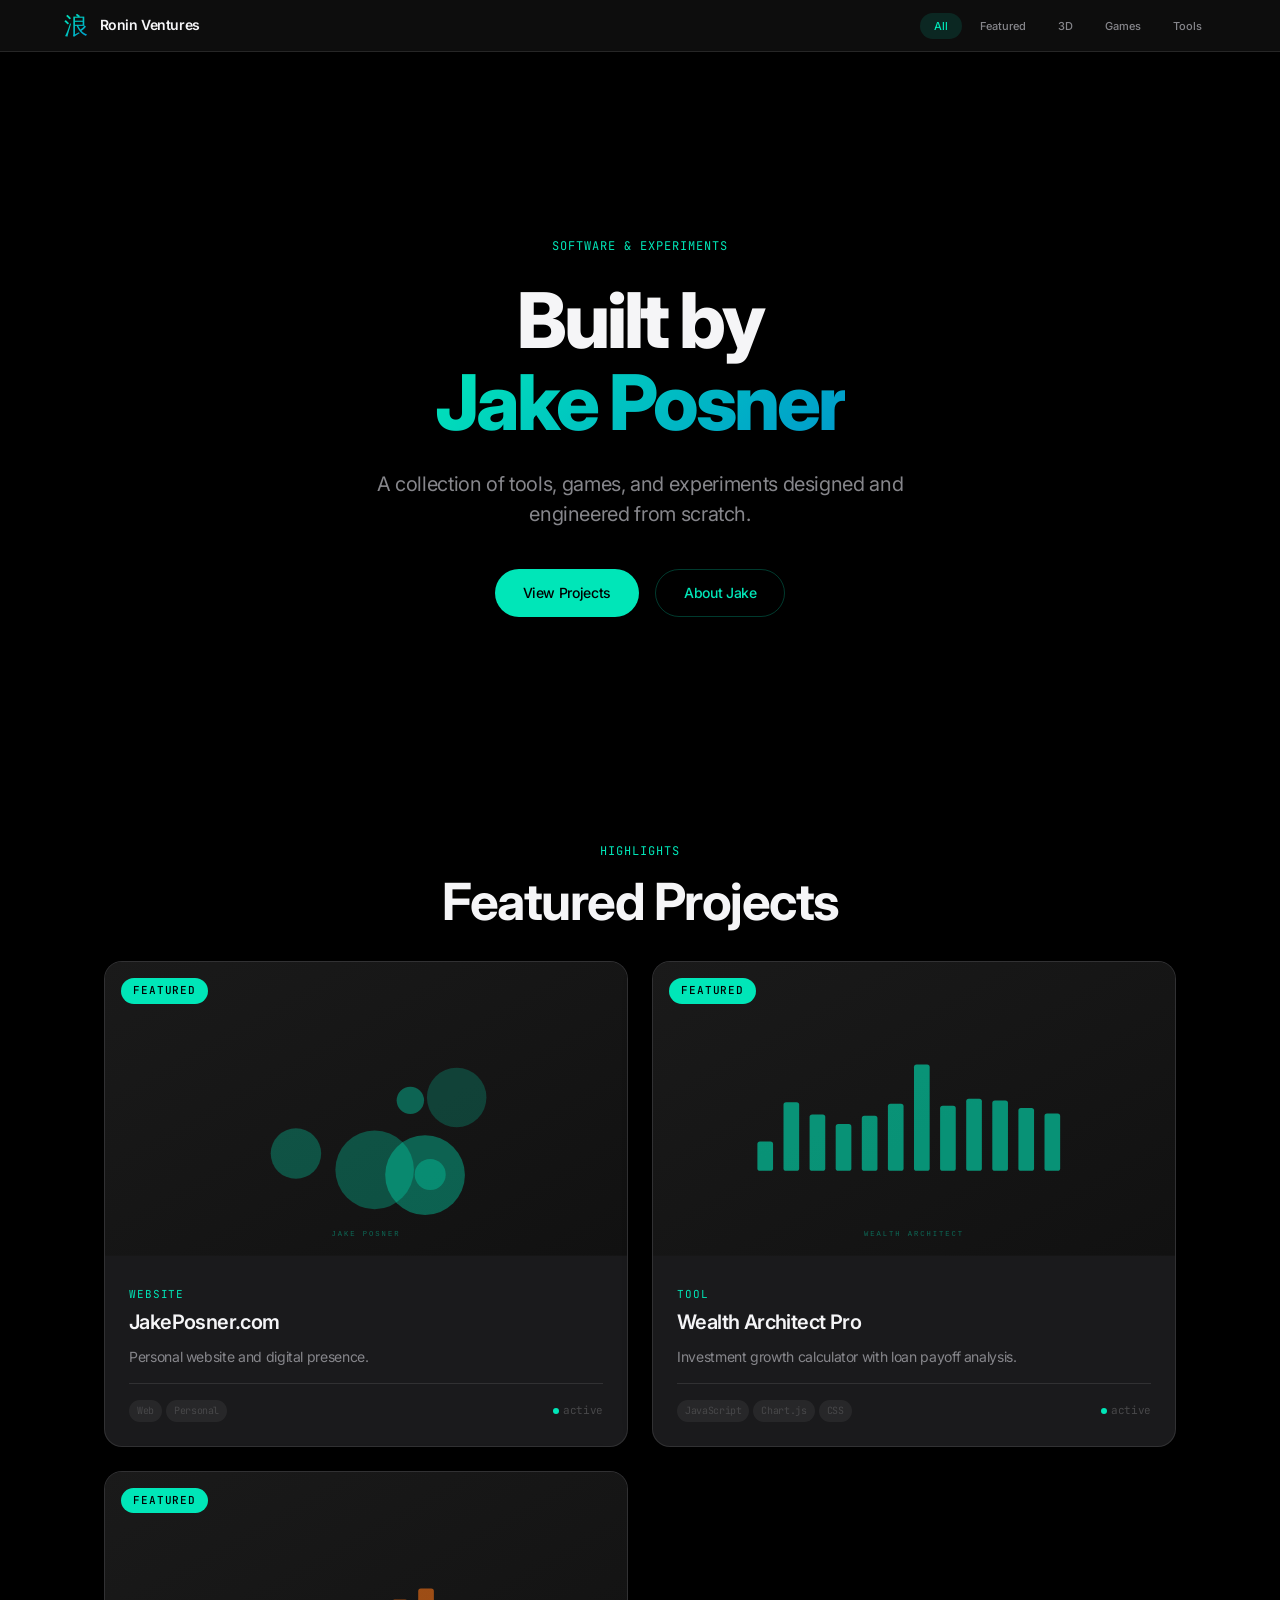
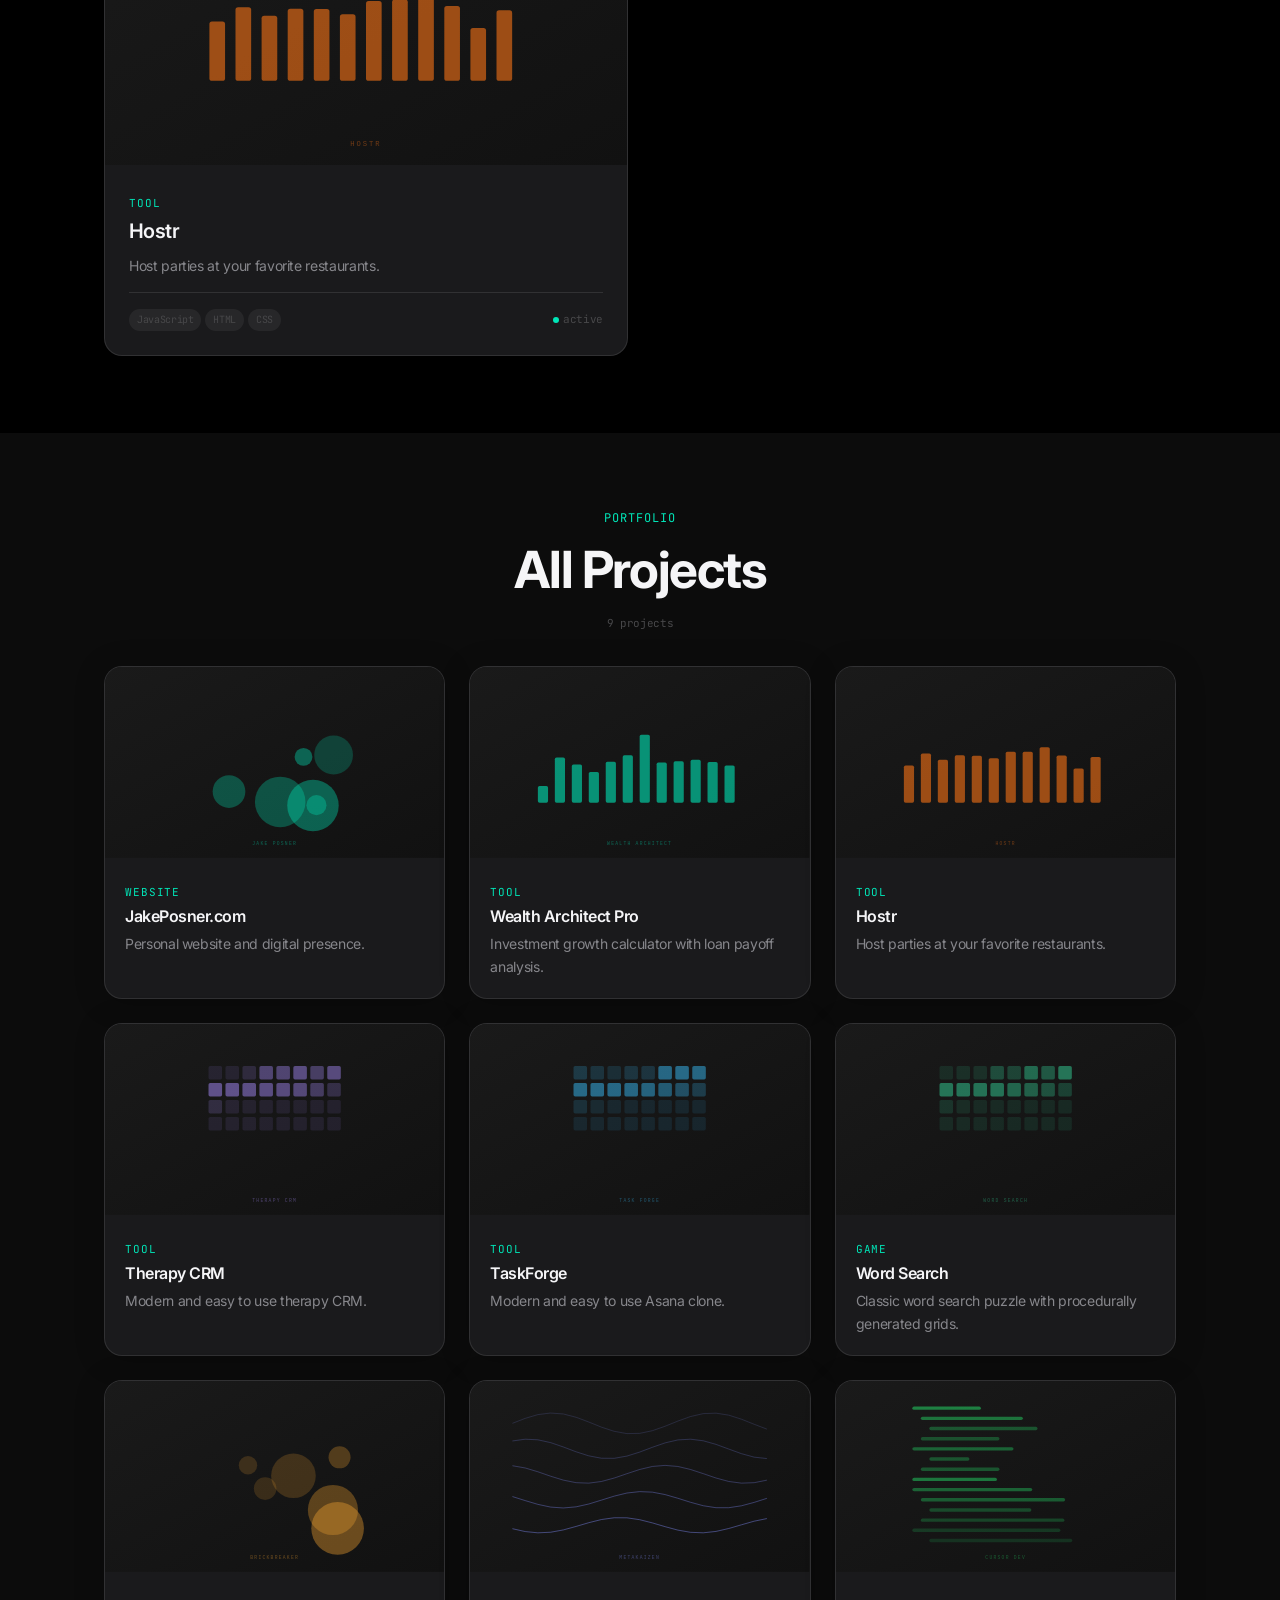
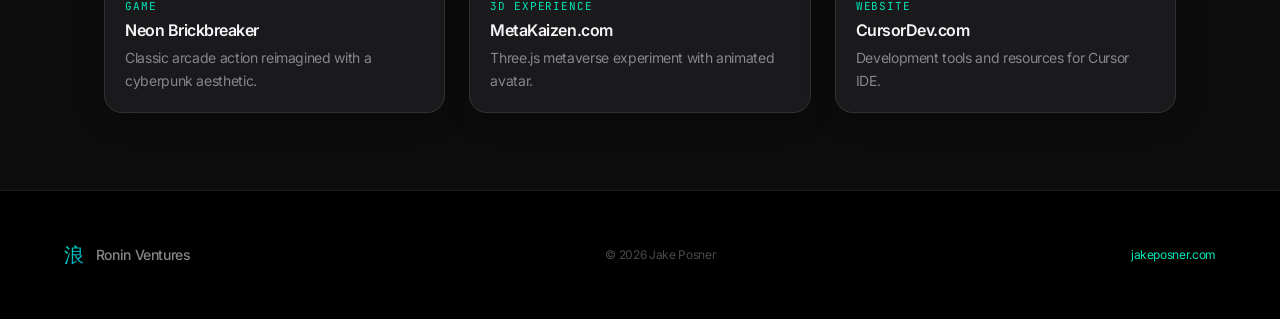
==== commit f50b4d08: "Add interactive Three.js particle hero and remove all emdashes Added an interactive WebGL particle s" ====
--- a/index.html
+++ b/index.html
@@ -4,7 +4,7 @@
     <meta charset="UTF-8">
     <meta name="viewport" content="width=device-width, initial-scale=1.0">
     <title>Ronin Ventures Dev | Jake Posner</title>
-    <meta name="description" content="Software and experiments by Jake Posner. A collection of tools, games, and interactive experiences — designed and engineered from scratch.">
+    <meta name="description" content="Software and experiments by Jake Posner. A collection of tools, games, and interactive experiences designed and engineered from scratch.">
     <meta name="author" content="Jake Posner">
     <meta name="robots" content="index, follow">
 
@@ -44,6 +44,11 @@
     <link href="https://fonts.googleapis.com/css2?family=Inter:wght@400;500;600;700;800&family=JetBrains+Mono:wght@400&display=swap" rel="stylesheet">
 
     <link rel="stylesheet" href="css/main.css">
+
+    <!-- Three.js import map (for hero particles) -->
+    <script type="importmap">
+    { "imports": { "three": "https://cdn.jsdelivr.net/npm/three@0.172.0/build/three.module.js" } }
+    </script>
 </head>
 <body>
 
@@ -68,10 +73,11 @@
     <main>
         <!-- Hero -->
         <section class="hero" id="hero">
+            <canvas id="hero-canvas"></canvas>
             <div class="hero-inner">
                 <span class="hero-eyebrow">Software & Experiments</span>
                 <h1 class="hero-title">Built by<br><span class="hero-name">Jake Posner</span></h1>
-                <p class="hero-subtitle">A collection of tools, games, and experiments — designed and engineered from scratch.</p>
+                <p class="hero-subtitle">A collection of tools, games, and experiments designed and engineered from scratch.</p>
                 <div class="hero-cta">
                     <a class="btn-pill" href="#projects">View Projects</a>
                     <a class="btn-pill btn-pill--outline" href="https://www.jakeposner.com" target="_blank" rel="noopener noreferrer">About Jake</a>
@@ -196,11 +202,12 @@
                     <input type="email" class="notify-input" id="notify-email" placeholder="your@email.com">
                     <button class="notify-submit" id="notify-submit">Notify Me</button>
                 </div>
-                <p class="notify-disclaimer">* This is a demo — emails are not collected or stored.</p>
+                <p class="notify-disclaimer">* This is a demo. Emails are not collected or stored.</p>
             </div>
         </div>
     </div>
 
     <script src="js/app.js" type="module"></script>
+    <script src="js/hero-particles.js" type="module"></script>
 </body>
 </html>
--- a/css/main.css
+++ b/css/main.css
@@ -1,5 +1,5 @@
 /* ==========================================================================
-   RONIN VENTURES — Apple-Inspired Dark Portfolio
+   RONIN VENTURES - Apple-Inspired Dark Portfolio
    ========================================================================== */
 
 :root {
@@ -305,16 +305,14 @@
     overflow: hidden;
 }
 
-.hero::before {
-    content: '';
+/* Hero canvas (Three.js particles) */
+#hero-canvas {
     position: absolute;
-    top: 40%;
-    left: 50%;
-    transform: translate(-50%, -50%);
-    width: 600px;
-    height: 600px;
-    background: radial-gradient(circle, var(--accent-glow) 0%, transparent 70%);
-    pointer-events: none;
+    inset: 0;
+    width: 100%;
+    height: 100%;
+    z-index: 0;
+    will-change: transform;
 }
 
 .hero-inner {
@@ -322,6 +320,7 @@
     max-width: 800px;
     position: relative;
     z-index: 1;
+    pointer-events: auto;
 }
 
 .hero-eyebrow {
@@ -432,7 +431,7 @@
 }
 
 /* ==========================================================================
-   Cards — Shared
+   Cards - Shared
    ========================================================================== */
 
 .card-media {
@@ -1250,7 +1249,7 @@
 }
 
 /* ==========================================================================
-   Responsive — Tablet (768px)
+   Responsive - Tablet (768px)
    ========================================================================== */
 
 @media (max-width: 768px) {
@@ -1313,7 +1312,7 @@
 }
 
 /* ==========================================================================
-   Responsive — Mobile (480px)
+   Responsive - Mobile (480px)
    ========================================================================== */
 
 @media (max-width: 480px) {
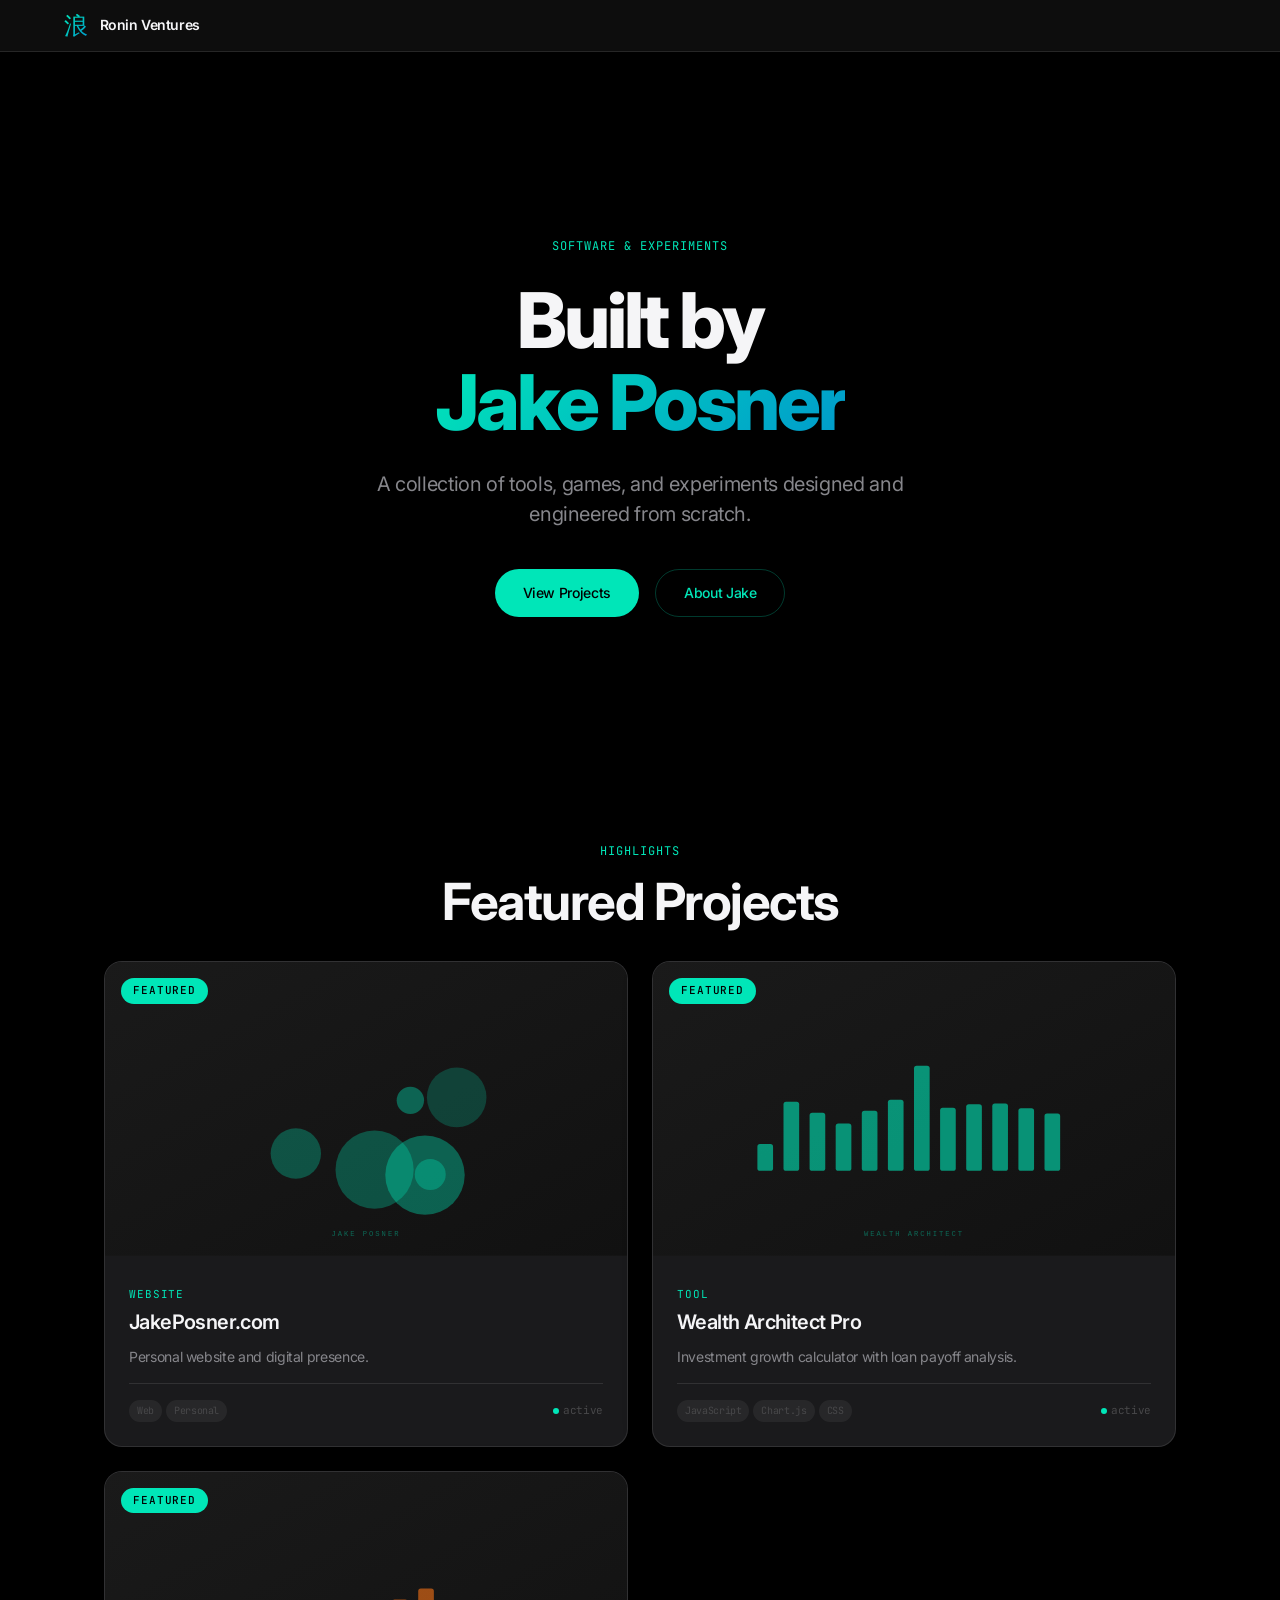
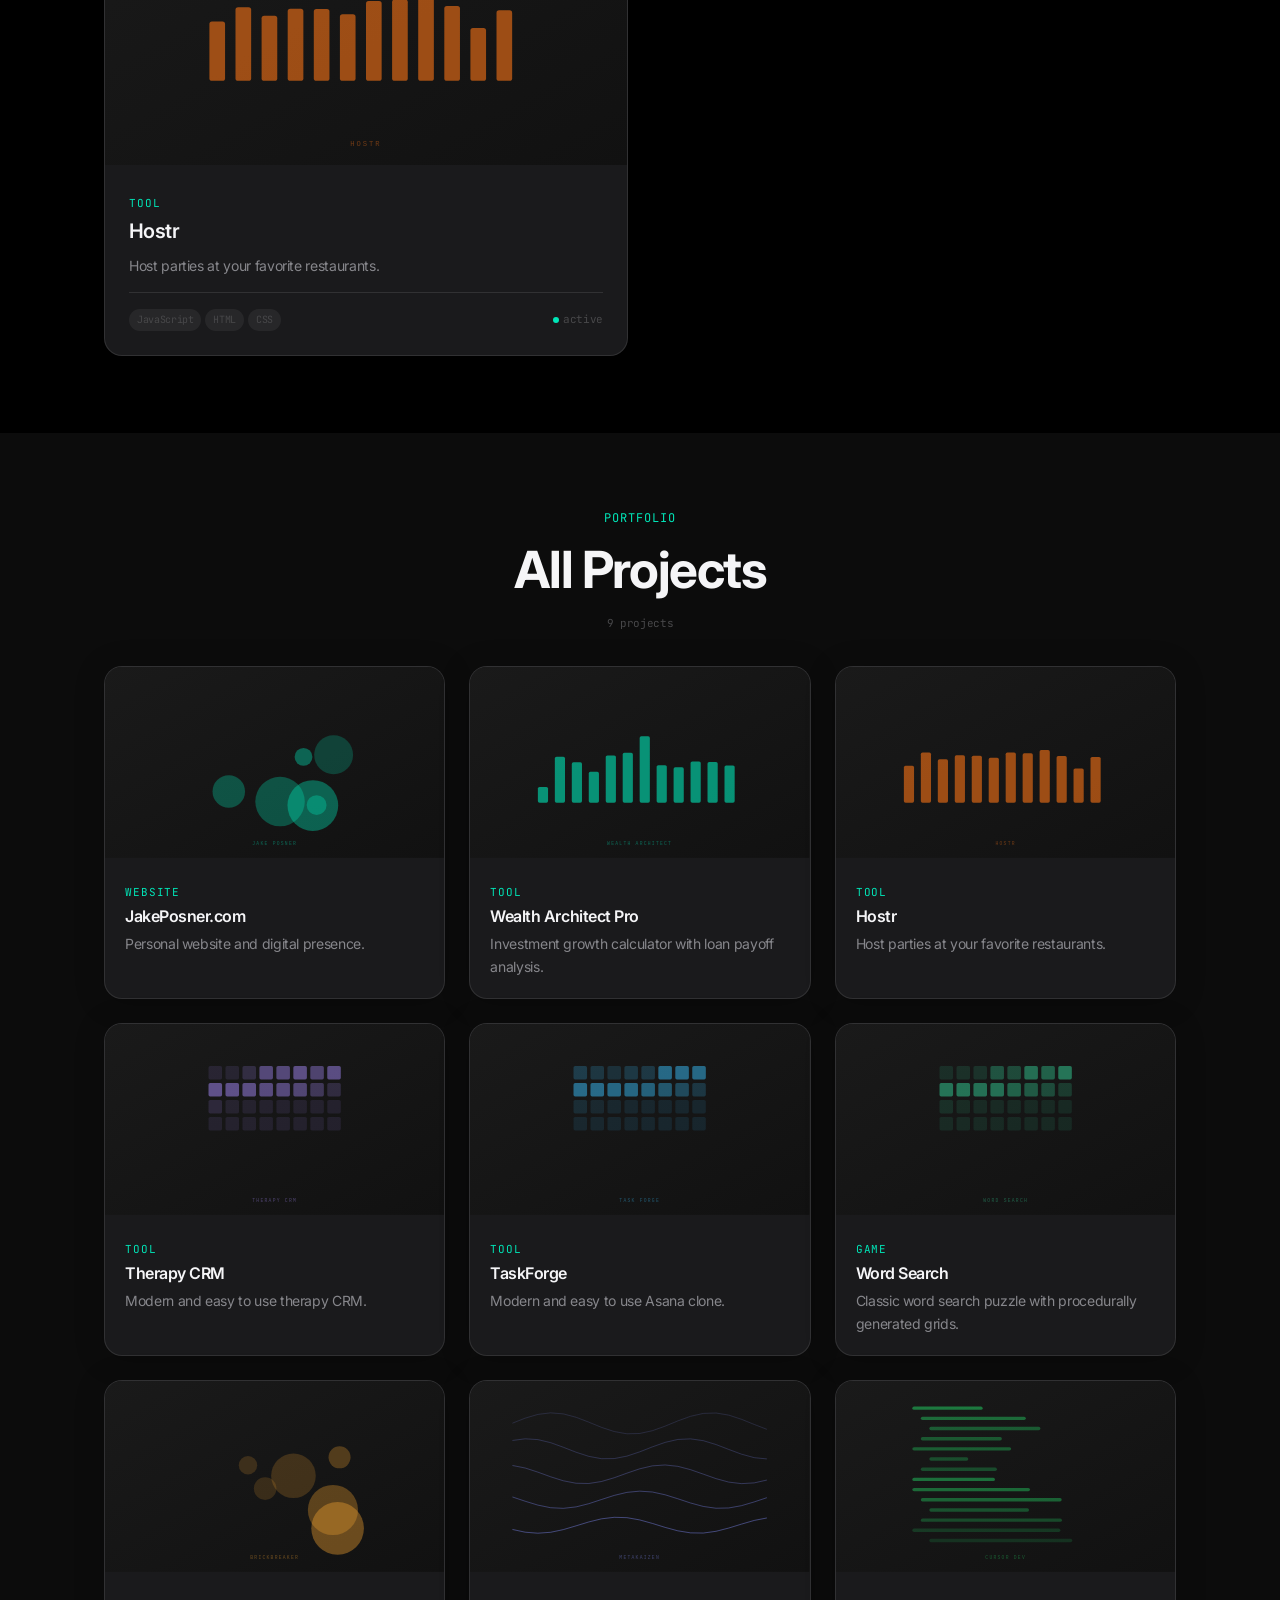
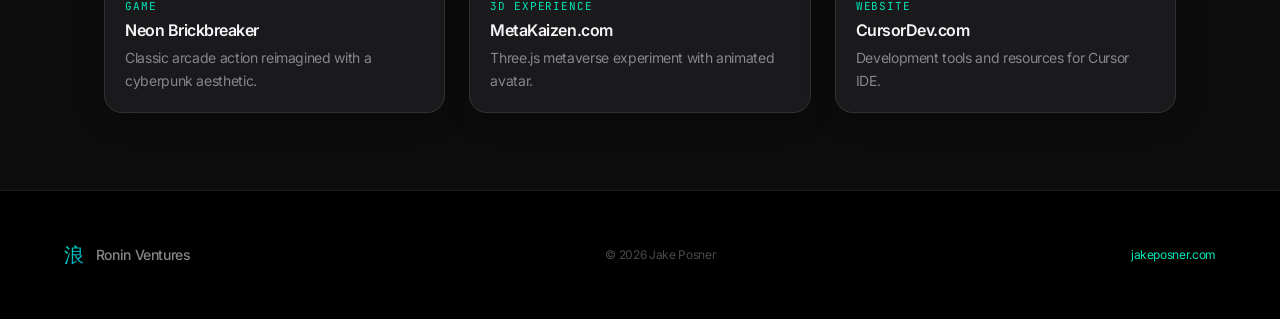
==== commit aaf99fa5: "Remove nav filter pills and tune particle visibility Removed filter navigation pills from the top na" ====
--- a/index.html
+++ b/index.html
@@ -61,13 +61,7 @@
             <span class="nav-logo">浪</span>
             <span class="nav-title">Ronin Ventures</span>
         </a>
-        <div class="nav-pills">
-            <button class="nav-pill active" data-filter="all">All</button>
-            <button class="nav-pill" data-filter="featured">Featured</button>
-            <button class="nav-pill" data-filter="3d">3D</button>
-            <button class="nav-pill" data-filter="game">Games</button>
-            <button class="nav-pill" data-filter="tool">Tools</button>
-        </div>
+        <!-- Filter nav will return when separate project pages exist -->
     </nav>
 
     <main>
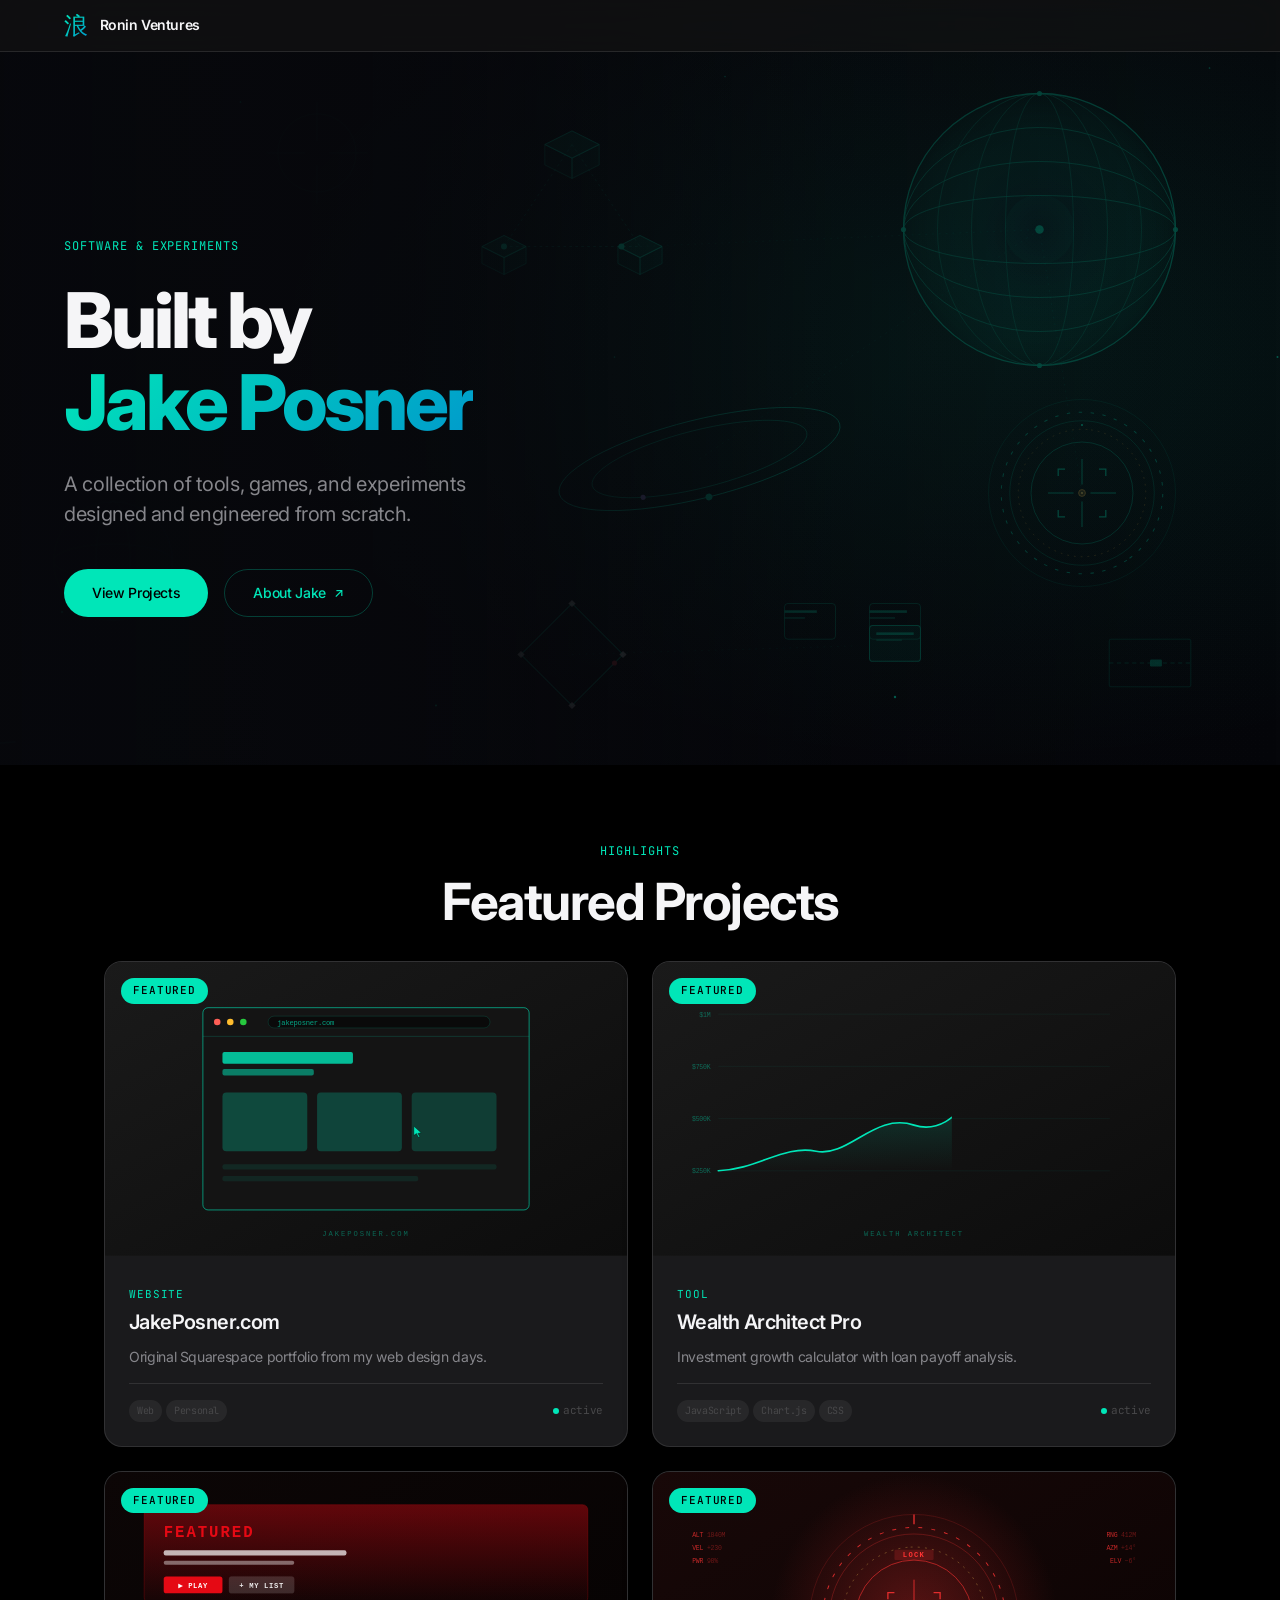
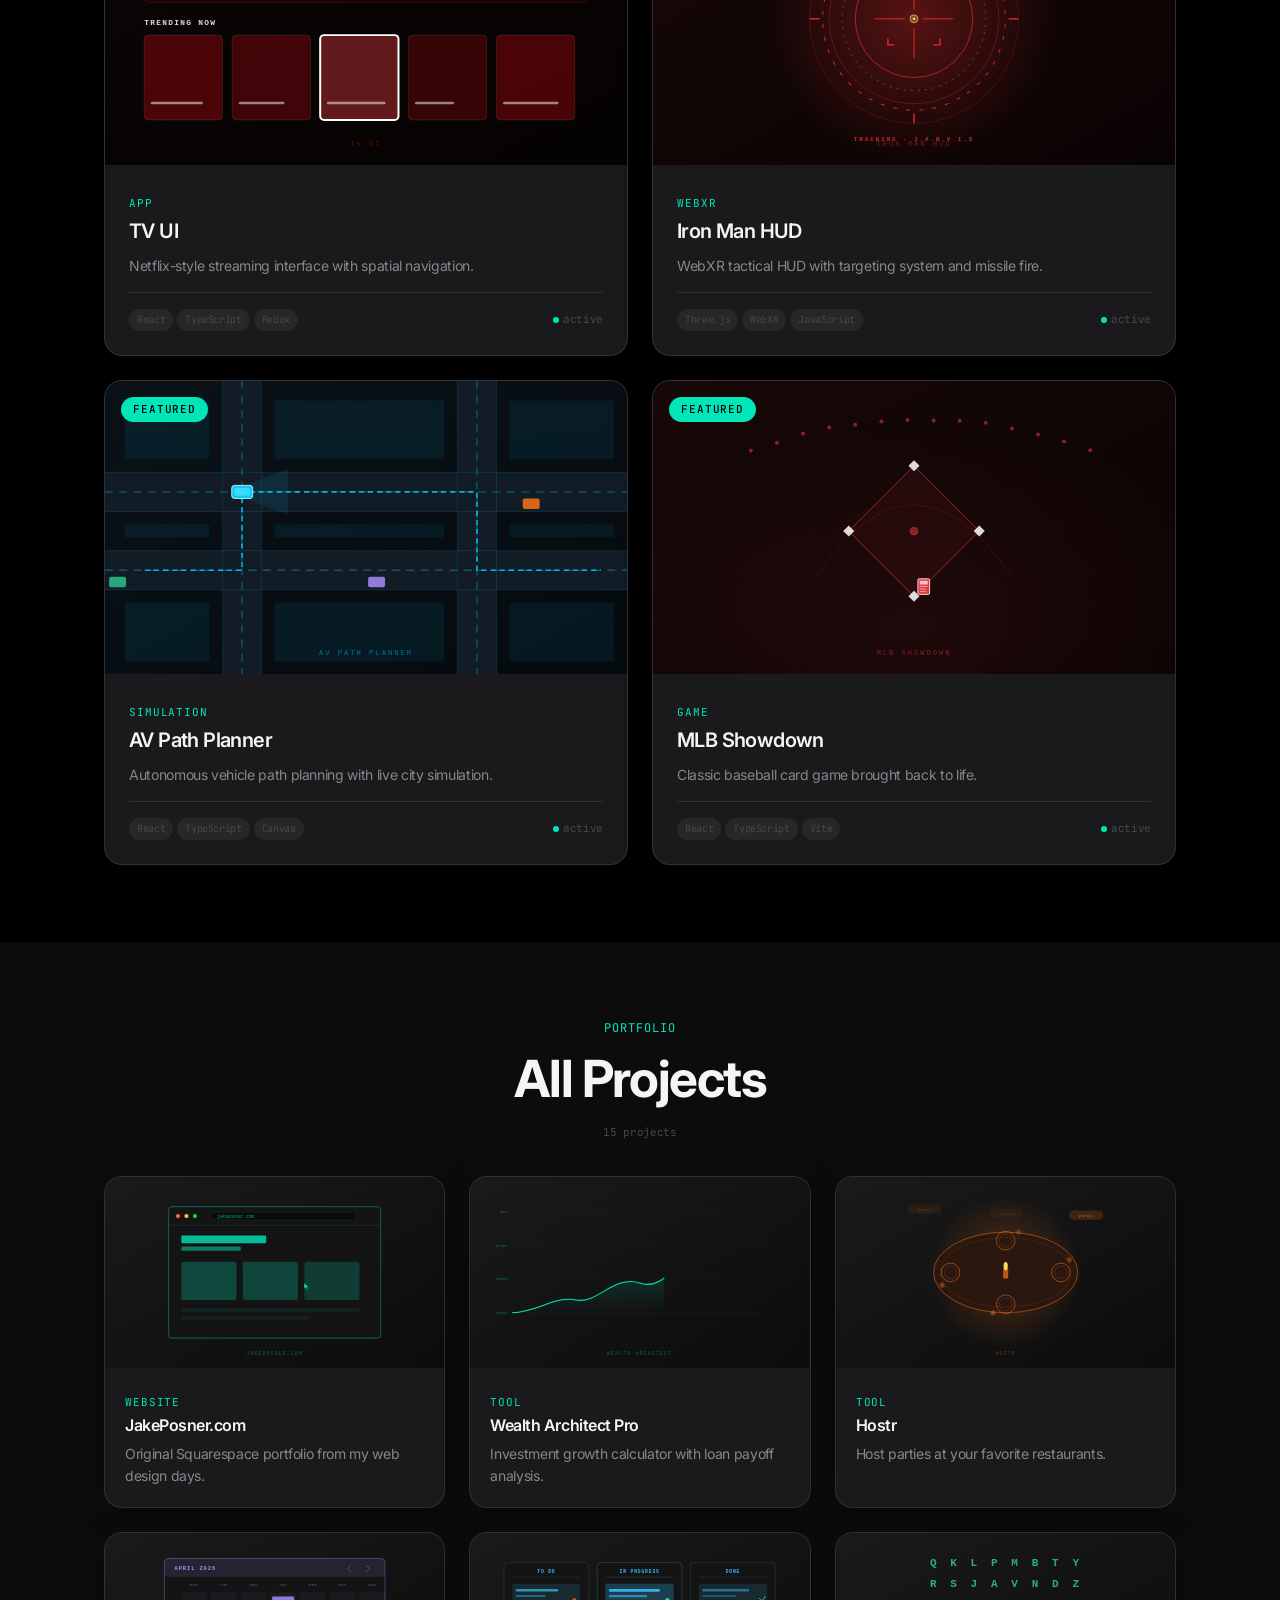
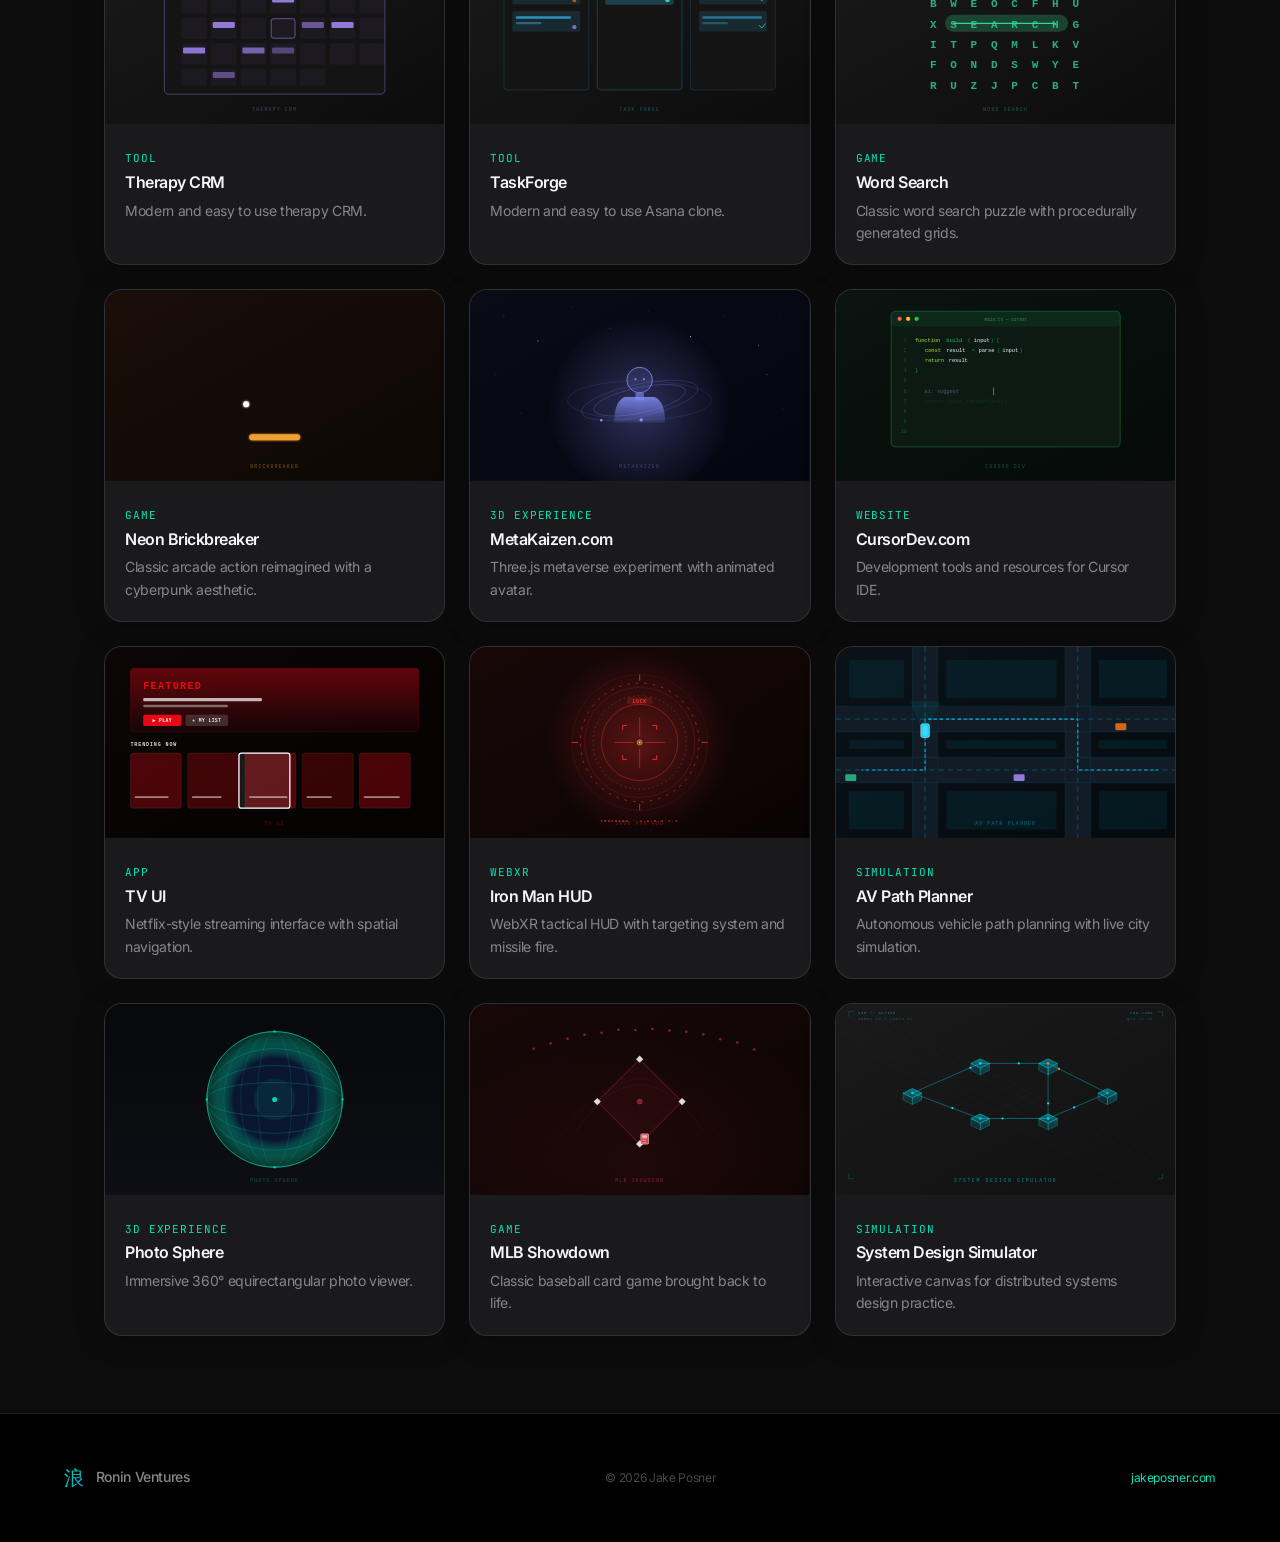
==== commit 299f71cf: "Replace WebGL fluid hero with SVG constellation of project motifs Swaps out the 300-line Three.js fl" ====
--- a/index.html
+++ b/index.html
@@ -44,11 +44,6 @@
     <link href="https://fonts.googleapis.com/css2?family=Inter:wght@400;500;600;700;800&family=JetBrains+Mono:wght@400&display=swap" rel="stylesheet">
 
     <link rel="stylesheet" href="css/main.css">
-
-    <!-- Three.js import map (for hero particles) -->
-    <script type="importmap">
-    { "imports": { "three": "https://cdn.jsdelivr.net/npm/three@0.172.0/build/three.module.js" } }
-    </script>
 </head>
 <body>
 
@@ -67,14 +62,255 @@
     <main>
         <!-- Hero -->
         <section class="hero" id="hero">
-            <canvas id="hero-canvas"></canvas>
+            <svg class="hero-constellation" viewBox="0 0 1600 900" preserveAspectRatio="xMidYMid slice" aria-hidden="true" focusable="false">
+                <defs>
+                    <linearGradient id="heroBg" x1="0" y1="0" x2="1" y2="1">
+                        <stop offset="0%" stop-color="#07080c"/>
+                        <stop offset="100%" stop-color="#05060a"/>
+                    </linearGradient>
+                    <radialGradient id="heroSpot" cx="0.75" cy="0.45" r="0.55">
+                        <stop offset="0%" stop-color="#00e6b8" stop-opacity="0.08"/>
+                        <stop offset="100%" stop-color="#00e6b8" stop-opacity="0"/>
+                    </radialGradient>
+                    <radialGradient id="heroSphere" cx="0.5" cy="0.5" r="0.55">
+                        <stop offset="0%" stop-color="#0a1530" stop-opacity="0.6"/>
+                        <stop offset="85%" stop-color="#00e6b8" stop-opacity="0.12"/>
+                        <stop offset="100%" stop-color="#00e6b8" stop-opacity="0"/>
+                    </radialGradient>
+                    <linearGradient id="heroCurveFill" x1="0" y1="0" x2="0" y2="1">
+                        <stop offset="0%" stop-color="#00e6b8" stop-opacity="0.35"/>
+                        <stop offset="100%" stop-color="#00e6b8" stop-opacity="0"/>
+                    </linearGradient>
+                    <clipPath id="heroCurveClip">
+                        <rect x="-40" y="0" width="0" height="900">
+                            <animate attributeName="width" values="0;1680;1680" keyTimes="0;0.85;1" dur="16s" repeatCount="indefinite" calcMode="spline" keySplines="0.45 0 0.55 1;0 0 1 1"/>
+                        </rect>
+                    </clipPath>
+                </defs>
+
+                <rect width="1600" height="900" fill="url(#heroBg)"/>
+                <rect width="1600" height="900" fill="url(#heroSpot)"/>
+
+                <!-- Background: Wealth Architect growth curve spanning bottom-left to far right.
+                     Fades out at the end of each cycle so the width-reset snap is invisible, then fades back in as the next loop draws. -->
+                <g clip-path="url(#heroCurveClip)">
+                    <animate attributeName="opacity" values="0;0.18;0.18;0" keyTimes="0;0.1;0.88;1" dur="16s" repeatCount="indefinite"/>
+                    <path d="M -40,880 C 180,870 340,830 540,810 S 900,700 1100,670 S 1400,420 1640,240 L 1640,900 L -40,900 Z" fill="url(#heroCurveFill)"/>
+                    <path d="M -40,880 C 180,870 340,830 540,810 S 900,700 1100,670 S 1400,420 1640,240" fill="none" stroke="#00e6b8" stroke-width="2" stroke-linecap="round" opacity="0.7"/>
+                </g>
+
+                <!-- Ambient particles -->
+                <g fill="#00e6b8">
+                    <circle cx="120"  cy="720" r="1.5" opacity="0.35"><animate attributeName="opacity" values="0.1;0.5;0.1" dur="3.4s" repeatCount="indefinite"/></circle>
+                    <circle cx="330"  cy="120" r="1"   opacity="0.25"><animate attributeName="opacity" values="0.1;0.4;0.1" dur="4.1s" repeatCount="indefinite"/></circle>
+                    <circle cx="560"  cy="830" r="1.2" opacity="0.3"><animate attributeName="opacity" values="0.1;0.4;0.1" dur="3.8s" repeatCount="indefinite"/></circle>
+                    <circle cx="900"  cy="90"  r="1"   opacity="0.25"><animate attributeName="opacity" values="0.1;0.4;0.1" dur="3.2s" repeatCount="indefinite"/></circle>
+                    <circle cx="1100" cy="820" r="1.4" opacity="0.3"><animate attributeName="opacity" values="0.1;0.5;0.1" dur="4.4s" repeatCount="indefinite"/></circle>
+                    <circle cx="1550" cy="420" r="1.2" opacity="0.3"><animate attributeName="opacity" values="0.1;0.5;0.1" dur="3.6s" repeatCount="indefinite"/></circle>
+                    <circle cx="1470" cy="80"  r="1"   opacity="0.25"/>
+                    <circle cx="770"  cy="420" r="1"   opacity="0.2"/>
+                    <circle cx="1320" cy="500" r="1.2" opacity="0.3"><animate attributeName="opacity" values="0.1;0.5;0.1" dur="3.8s" repeatCount="indefinite"/></circle>
+                </g>
+
+                <!-- Faint backdrop motifs behind text (left side) -->
+                <g opacity="0.07">
+                    <g transform="translate(180 660)" fill="none" stroke="#00e6b8" stroke-width="1">
+                        <circle r="70"/>
+                        <ellipse rx="70" ry="20"/>
+                        <ellipse rx="20" ry="70"/>
+                    </g>
+                    <g transform="translate(420 180)" fill="none" stroke="#00e6b8" stroke-width="1">
+                        <circle r="46"/>
+                        <line x1="-60" y1="0" x2="-14" y2="0"/>
+                        <line x1="14" y1="0" x2="60" y2="0"/>
+                        <line x1="0" y1="-60" x2="0" y2="-14"/>
+                        <line x1="0" y1="14" x2="0" y2="60"/>
+                    </g>
+                </g>
+
+                <!-- Primary: Photo sphere (upper right) -->
+                <g transform="translate(1270 270)" opacity="0.28">
+                    <circle r="160" fill="url(#heroSphere)"/>
+                    <g fill="none" stroke="#00e6b8" stroke-width="1" opacity="0.7">
+                        <ellipse rx="160" ry="40"/>
+                        <ellipse rx="160" ry="80"/>
+                        <ellipse rx="160" ry="120"/>
+                    </g>
+                    <g fill="none" stroke="#00e6b8" stroke-width="1" opacity="0.45">
+                        <ellipse rx="40" ry="160"/>
+                        <ellipse rx="80" ry="160"/>
+                        <ellipse rx="120" ry="160"/>
+                    </g>
+                    <circle r="160" fill="none" stroke="#00e6b8" stroke-width="1.5" opacity="0.85"/>
+                    <g fill="#00e6b8" opacity="0.9">
+                        <circle cx="0"    cy="-160" r="3"/>
+                        <circle cx="0"    cy="160"  r="3"/>
+                        <circle cx="-160" cy="0"    r="3"/>
+                        <circle cx="160"  cy="0"    r="3"/>
+                    </g>
+                    <circle r="32" fill="#00e6b8" opacity="0.18">
+                        <animate attributeName="r" values="32;44;32" dur="4s" repeatCount="indefinite"/>
+                        <animate attributeName="opacity" values="0.18;0.06;0.18" dur="4s" repeatCount="indefinite"/>
+                    </circle>
+                    <circle r="5" fill="#00e6b8"/>
+                </g>
+
+                <!-- Primary: Iron Man crosshair (mid right, below sphere) -->
+                <g transform="translate(1320 580)" opacity="0.3">
+                    <g fill="none" stroke="#00e6b8">
+                        <circle r="110" stroke-opacity="0.25"/>
+                        <circle r="85" stroke-opacity="0.4"/>
+                        <circle r="60" stroke-opacity="0.6"/>
+                        <circle r="95" stroke-opacity="0.75" stroke-width="1.2" stroke-dasharray="4 10">
+                            <animateTransform attributeName="transform" type="rotate" values="0;360" dur="16s" repeatCount="indefinite"/>
+                        </circle>
+                        <circle r="75" stroke="#d4a84a" stroke-opacity="0.55" stroke-width="1" stroke-dasharray="2 6">
+                            <animateTransform attributeName="transform" type="rotate" values="360;0" dur="11s" repeatCount="indefinite"/>
+                        </circle>
+                    </g>
+                    <g stroke="#00e6b8" stroke-width="1.2" stroke-opacity="0.85" fill="none">
+                        <line x1="-40" y1="0" x2="-10" y2="0"/>
+                        <line x1="10" y1="0" x2="40" y2="0"/>
+                        <line x1="0" y1="-40" x2="0" y2="-10"/>
+                        <line x1="0" y1="10" x2="0" y2="40"/>
+                    </g>
+                    <circle r="4" fill="#d4a84a" fill-opacity="0.35" stroke="#d4a84a" stroke-width="1"/>
+                    <circle r="1.3" fill="#ffd36b"/>
+                    <g fill="none" stroke="#00e6b8" stroke-width="1.5" stroke-opacity="0.8">
+                        <polyline points="-28,-20 -28,-28 -20,-28"/>
+                        <polyline points="28,-20 28,-28 20,-28"/>
+                        <polyline points="-28,20 -28,28 -20,28"/>
+                        <polyline points="28,20 28,28 20,28"/>
+                        <animate attributeName="stroke-opacity" values="0.5;1;0.5" dur="1.6s" repeatCount="indefinite"/>
+                    </g>
+                </g>
+
+                <!-- Secondary: Orbit ring + particle (clear of sphere and crosshair) -->
+                <g transform="translate(870 540)" opacity="0.22">
+                    <g fill="none" stroke="#00e6b8" stroke-width="1">
+                        <ellipse rx="170" ry="46" transform="rotate(-14)"/>
+                        <ellipse rx="130" ry="34" transform="rotate(-14)" opacity="0.7"/>
+                    </g>
+                    <g transform="rotate(-14)">
+                        <circle r="4" fill="#00e6b8">
+                            <animateMotion path="M 170 0 A 170 46 0 1 1 -170 0 A 170 46 0 1 1 170 0" dur="10s" repeatCount="indefinite"/>
+                        </circle>
+                        <circle r="3" fill="#a78bfa">
+                            <animateMotion path="M 130 0 A 130 34 0 1 1 -130 0 A 130 34 0 1 1 130 0" dur="6.5s" repeatCount="indefinite"/>
+                        </circle>
+                    </g>
+                </g>
+
+                <!-- Secondary: System design triangle — 3 isometric nodes with data packets pulsing between them -->
+                <g opacity="0.32">
+                    <!-- Edges -->
+                    <g stroke="#00e6b8" stroke-width="1" stroke-opacity="0.35" stroke-dasharray="3 4" fill="none">
+                        <line x1="720" y1="170" x2="640" y2="290"/>
+                        <line x1="720" y1="170" x2="800" y2="290"/>
+                        <line x1="640" y1="290" x2="800" y2="290"/>
+                    </g>
+
+                    <!-- Data packet relay around the triangle (A→B→C→A).
+                         Each dot travels its edge in 1.5s of a 4.5s cycle, fading in as it leaves the source node and fading out as it enters the destination. Only one packet is in flight at a time. -->
+                    <circle r="3.5" fill="#00e6b8" opacity="0">
+                        <animateMotion dur="4.5s" begin="0s" repeatCount="indefinite"
+                            path="M 720,170 L 640,290"
+                            keyTimes="0;0.333;1" keyPoints="0;1;1"
+                            calcMode="spline" keySplines="0.4 0 0.4 1;0 0 1 1"/>
+                        <animate attributeName="opacity" values="0;1;1;0;0" keyTimes="0;0.06;0.28;0.333;1" dur="4.5s" begin="0s" repeatCount="indefinite"/>
+                    </circle>
+                    <circle r="3.5" fill="#00e6b8" opacity="0">
+                        <animateMotion dur="4.5s" begin="1.5s" repeatCount="indefinite"
+                            path="M 640,290 L 800,290"
+                            keyTimes="0;0.333;1" keyPoints="0;1;1"
+                            calcMode="spline" keySplines="0.4 0 0.4 1;0 0 1 1"/>
+                        <animate attributeName="opacity" values="0;1;1;0;0" keyTimes="0;0.06;0.28;0.333;1" dur="4.5s" begin="1.5s" repeatCount="indefinite"/>
+                    </circle>
+                    <circle r="3.5" fill="#00e6b8" opacity="0">
+                        <animateMotion dur="4.5s" begin="3s" repeatCount="indefinite"
+                            path="M 800,290 L 720,170"
+                            keyTimes="0;0.333;1" keyPoints="0;1;1"
+                            calcMode="spline" keySplines="0.4 0 0.4 1;0 0 1 1"/>
+                        <animate attributeName="opacity" values="0;1;1;0;0" keyTimes="0;0.06;0.28;0.333;1" dur="4.5s" begin="3s" repeatCount="indefinite"/>
+                    </circle>
+
+                    <!-- Node A (top) -->
+                    <g transform="translate(720 170)">
+                        <polygon points="-32,0 0,-16 32,0 0,16" fill="#00e6b8" fill-opacity="0.22" stroke="#00e6b8" stroke-opacity="0.85" stroke-width="1"/>
+                        <polygon points="-32,0 0,16 0,40 -32,24" fill="#00e6b8" fill-opacity="0.08" stroke="#00e6b8" stroke-opacity="0.5" stroke-width="1"/>
+                        <polygon points="32,0 0,16 0,40 32,24" fill="#00e6b8" fill-opacity="0.14" stroke="#00e6b8" stroke-opacity="0.5" stroke-width="1"/>
+                    </g>
+                    <!-- Node B (bottom-left) -->
+                    <g transform="translate(640 290)">
+                        <polygon points="-26,0 0,-13 26,0 0,13" fill="#00e6b8" fill-opacity="0.22" stroke="#00e6b8" stroke-opacity="0.85" stroke-width="1"/>
+                        <polygon points="-26,0 0,13 0,33 -26,20" fill="#00e6b8" fill-opacity="0.08" stroke="#00e6b8" stroke-opacity="0.5" stroke-width="1"/>
+                        <polygon points="26,0 0,13 0,33 26,20" fill="#00e6b8" fill-opacity="0.14" stroke="#00e6b8" stroke-opacity="0.5" stroke-width="1"/>
+                    </g>
+                    <!-- Node C (bottom-right) -->
+                    <g transform="translate(800 290)">
+                        <polygon points="-26,0 0,-13 26,0 0,13" fill="#00e6b8" fill-opacity="0.22" stroke="#00e6b8" stroke-opacity="0.85" stroke-width="1"/>
+                        <polygon points="-26,0 0,13 0,33 -26,20" fill="#00e6b8" fill-opacity="0.08" stroke="#00e6b8" stroke-opacity="0.5" stroke-width="1"/>
+                        <polygon points="26,0 0,13 0,33 26,20" fill="#00e6b8" fill-opacity="0.14" stroke="#00e6b8" stroke-opacity="0.5" stroke-width="1"/>
+                    </g>
+                </g>
+
+                <!-- Secondary: Kanban card stack (lower right, toward center) -->
+                <g transform="translate(1050 760)" opacity="0.24">
+                    <rect x="-80" y="-50" width="60" height="42" rx="4" fill="none" stroke="#00e6b8" stroke-opacity="0.6"/>
+                    <rect x="-80" y="-42" width="38" height="3" fill="#00e6b8" opacity="0.8"/>
+                    <rect x="-80" y="-34" width="24" height="2" fill="#00e6b8" opacity="0.5"/>
+
+                    <rect x="20" y="-50" width="60" height="42" rx="4" fill="none" stroke="#00e6b8" stroke-opacity="0.6"/>
+                    <rect x="20" y="-42" width="44" height="3" fill="#00e6b8" opacity="0.8"/>
+                    <rect x="20" y="-34" width="30" height="2" fill="#00e6b8" opacity="0.5"/>
+
+                    <!-- Card sliding between the two columns -->
+                    <g>
+                        <rect x="-30" y="-24" width="60" height="42" rx="4" fill="#00e6b8" fill-opacity="0.2" stroke="#00e6b8" stroke-width="1.2" stroke-opacity="1"/>
+                        <rect x="-22" y="-16" width="44" height="3" fill="#00e6b8"/>
+                        <rect x="-22" y="-8" width="30" height="2" fill="#00e6b8" opacity="0.6"/>
+                        <animateTransform attributeName="transform" type="translate" values="-50,0;50,0;50,0;-50,0;-50,0" keyTimes="0;0.35;0.5;0.85;1" dur="7s" repeatCount="indefinite" calcMode="spline" keySplines="0.5 0 0.3 1;0 0 1 1;0.5 0 0.3 1;0 0 1 1"/>
+                    </g>
+                </g>
+
+                <!-- Secondary: Baseball diamond (lower mid) -->
+                <g transform="translate(720 770)" opacity="0.22">
+                    <polygon points="0,60 60,0 0,-60 -60,0" fill="none" stroke="#00e6b8" stroke-width="1.2" stroke-opacity="0.7"/>
+                    <g fill="#ffffff" opacity="0.7">
+                        <rect x="-3" y="57" width="6" height="6" transform="rotate(45 0 60)"/>
+                        <rect x="57" y="-3" width="6" height="6" transform="rotate(45 60 0)"/>
+                        <rect x="-3" y="-63" width="6" height="6" transform="rotate(45 0 -60)"/>
+                        <rect x="-63" y="-3" width="6" height="6" transform="rotate(45 -60 0)"/>
+                    </g>
+                    <circle r="3" fill="#e63946" fill-opacity="0.9">
+                        <animateMotion dur="12s" repeatCount="indefinite" path="M 0,60 L 60,0 L 0,-60 L -60,0 Z"/>
+                    </circle>
+                </g>
+
+                <!-- Small accent: road tile (bottom right) -->
+                <g transform="translate(1400 780)" opacity="0.22">
+                    <rect x="-48" y="-28" width="96" height="56" rx="2" fill="none" stroke="#00e6b8" stroke-opacity="0.5"/>
+                    <line x1="-48" y1="0" x2="48" y2="0" stroke="#00e6b8" stroke-opacity="0.5" stroke-width="1.2" stroke-dasharray="5 4"/>
+                    <rect x="-6" y="-4" width="14" height="8" rx="1.5" fill="#00e6b8" fill-opacity="0.8">
+                        <animate attributeName="x" values="-60;60" dur="5s" repeatCount="indefinite"/>
+                    </rect>
+                </g>
+
+                <!-- Connecting faint lines to suggest network -->
+                <g stroke="#00e6b8" stroke-opacity="0.05" stroke-width="1" fill="none" stroke-dasharray="2 6">
+                    <line x1="800"  y1="290" x2="1270" y2="270"/>
+                    <line x1="1270" y1="270" x2="1320" y2="580"/>
+                    <line x1="870"  y1="540" x2="1270" y2="270"/>
+                    <line x1="720"  y1="770" x2="1050" y2="760"/>
+                </g>
+            </svg>
             <div class="hero-inner">
                 <span class="hero-eyebrow">Software & Experiments</span>
                 <h1 class="hero-title">Built by<br><span class="hero-name">Jake Posner</span></h1>
                 <p class="hero-subtitle">A collection of tools, games, and experiments designed and engineered from scratch.</p>
                 <div class="hero-cta">
                     <a class="btn-pill" href="#projects">View Projects</a>
-                    <a class="btn-pill btn-pill--outline" href="https://www.jakeposner.com" target="_blank" rel="noopener noreferrer">About Jake</a>
+                    <a class="btn-pill btn-pill--outline" href="https://www.jakeposner.com" target="_blank" rel="noopener noreferrer">About Jake <span class="btn-icon">&#8599;</span></a>
                 </div>
             </div>
         </section>
@@ -202,6 +438,5 @@
     </div>
 
     <script src="js/app.js" type="module"></script>
-    <script src="js/hero-particles.js" type="module"></script>
 </body>
 </html>
--- a/css/main.css
+++ b/css/main.css
@@ -100,8 +100,8 @@
     -moz-osx-font-smoothing: grayscale;
 }
 
-/* Smooth scroll only for anchor link navigation */
-html:focus-within {
+/* Smooth scroll for all anchor link navigation */
+html {
     scroll-behavior: smooth;
 }
 
@@ -299,25 +299,41 @@
     min-height: 85vh;
     display: flex;
     align-items: center;
-    justify-content: center;
+    justify-content: flex-start;
     padding: calc(var(--nav-height) + var(--space-24)) var(--container-padding) var(--space-16);
     background: var(--bg-primary);
     overflow: hidden;
 }
 
-/* Hero canvas (Three.js particles) */
-#hero-canvas {
+/* Hero constellation SVG */
+.hero-constellation {
     position: absolute;
     inset: 0;
     width: 100%;
     height: 100%;
     z-index: 0;
-    will-change: transform;
+    pointer-events: none;
+}
+
+/* Darken the left so text reads cleanly over the motifs */
+.hero::after {
+    content: '';
+    position: absolute;
+    inset: 0;
+    z-index: 0;
+    background: linear-gradient(
+        90deg,
+        rgba(7, 8, 12, 0.92) 0%,
+        rgba(7, 8, 12, 0.72) 35%,
+        rgba(7, 8, 12, 0.2) 65%,
+        transparent 100%
+    );
+    pointer-events: none;
 }
 
 .hero-inner {
-    text-align: center;
-    max-width: 800px;
+    text-align: left;
+    max-width: 560px;
     position: relative;
     z-index: 1;
     pointer-events: auto;
@@ -360,8 +376,8 @@
     font-weight: 400;
     line-height: 1.5;
     color: var(--text-secondary);
-    max-width: 540px;
-    margin: 0 auto var(--space-10);
+    max-width: 480px;
+    margin: 0 0 var(--space-10);
     opacity: 0;
     animation: fadeUp 0.8s var(--ease-out) 0.4s forwards;
 }
@@ -369,7 +385,7 @@
 .hero-cta {
     display: flex;
     gap: var(--space-4);
-    justify-content: center;
+    justify-content: flex-start;
     flex-wrap: wrap;
     opacity: 0;
     animation: fadeUp 0.8s var(--ease-out) 0.55s forwards;
@@ -1260,6 +1276,31 @@
     .hero {
         min-height: 70vh;
         padding-top: calc(var(--nav-height) + var(--space-16));
+        justify-content: center;
+    }
+
+    .hero::after {
+        background: radial-gradient(
+            ellipse 80% 70% at 50% 45%,
+            rgba(7, 8, 12, 0.85) 0%,
+            rgba(7, 8, 12, 0.55) 55%,
+            rgba(7, 8, 12, 0.1) 90%,
+            transparent 100%
+        );
+    }
+
+    .hero-inner {
+        text-align: center;
+        max-width: 640px;
+    }
+
+    .hero-subtitle {
+        margin-left: auto;
+        margin-right: auto;
+    }
+
+    .hero-cta {
+        justify-content: center;
     }
 
     .hero-title {
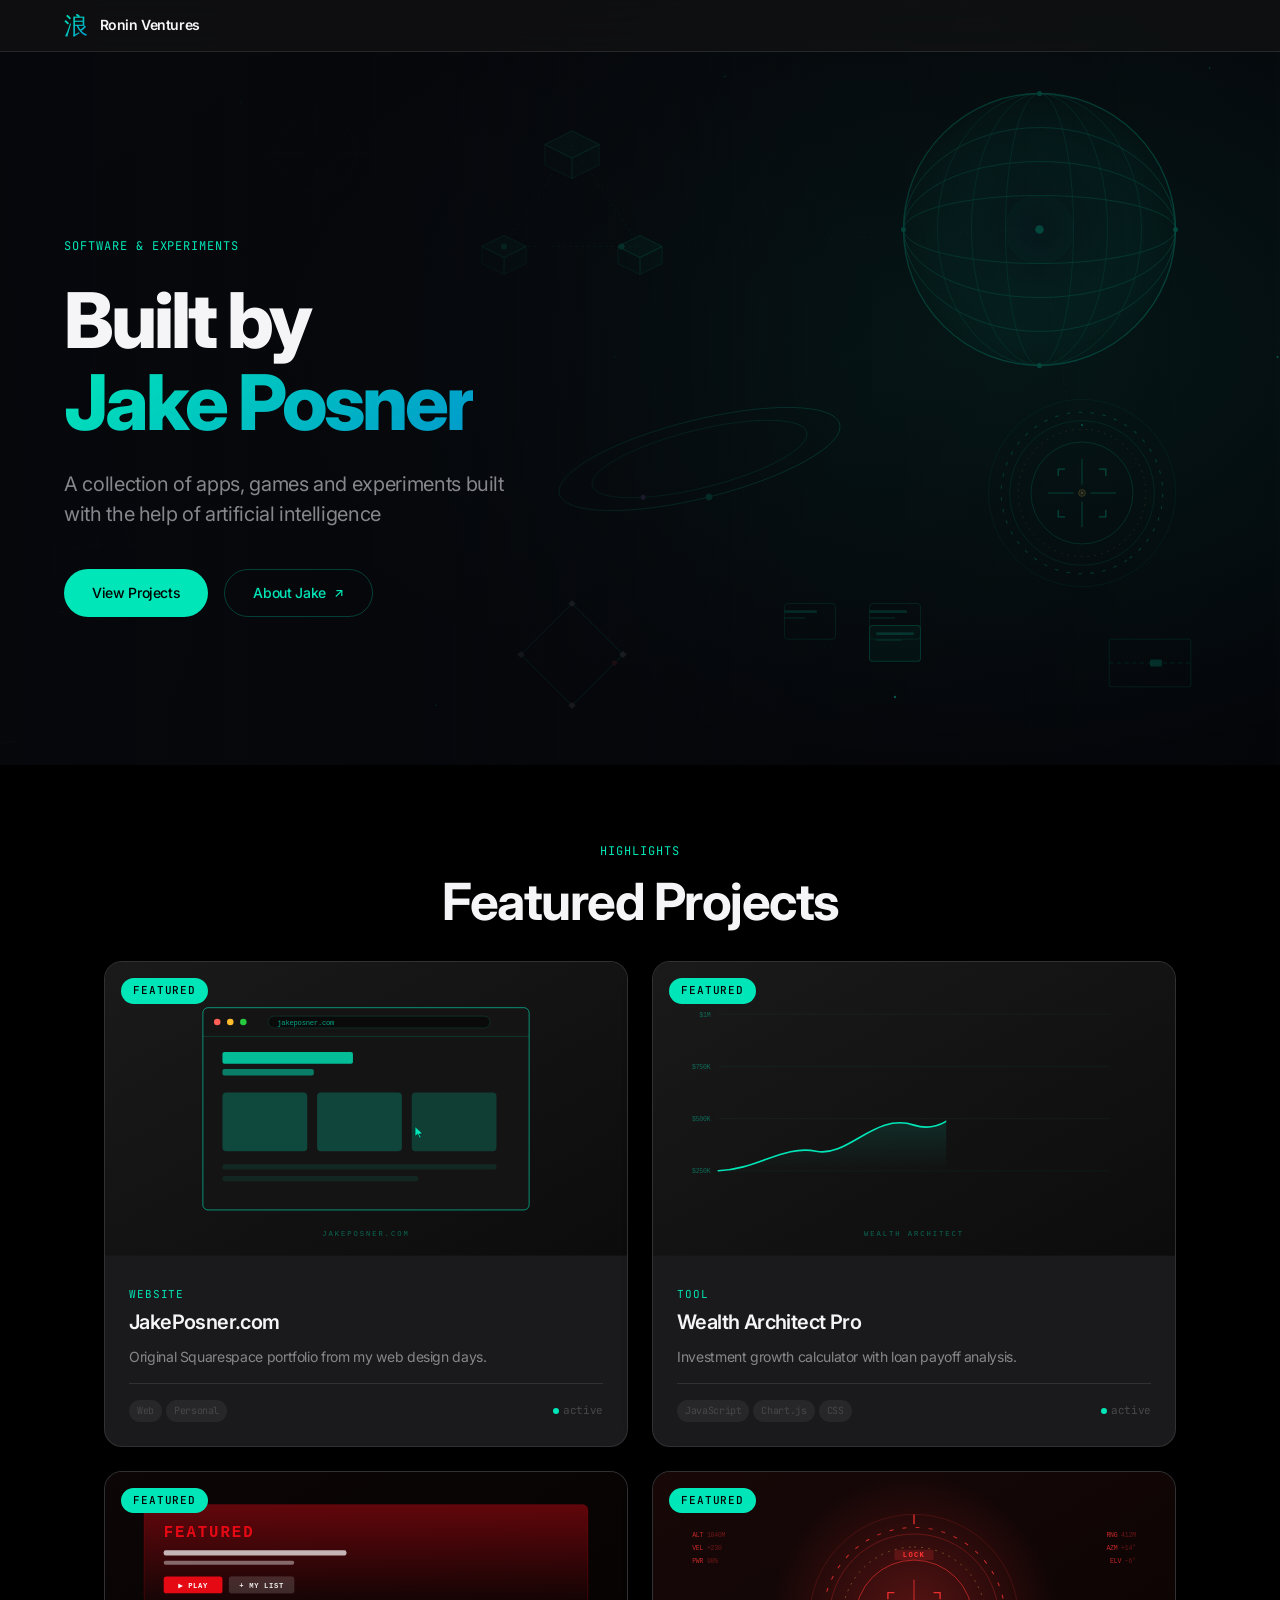
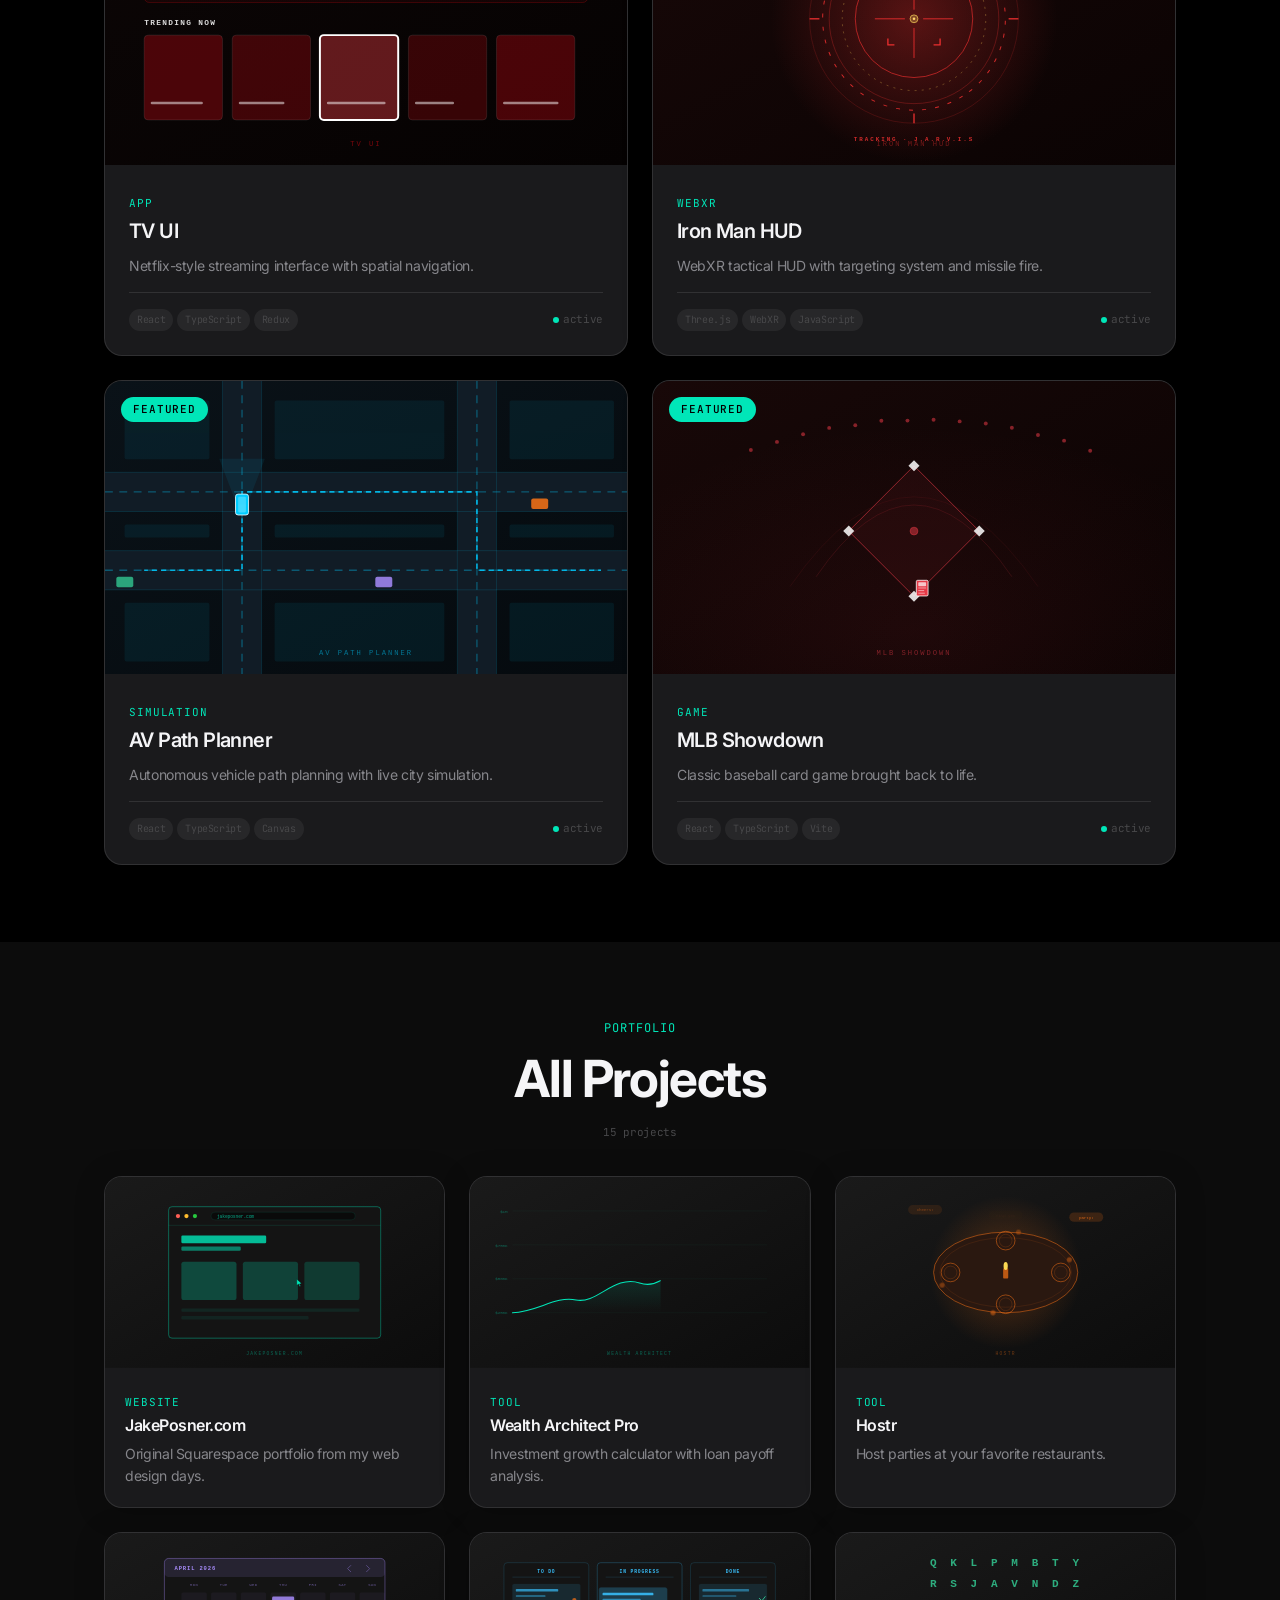
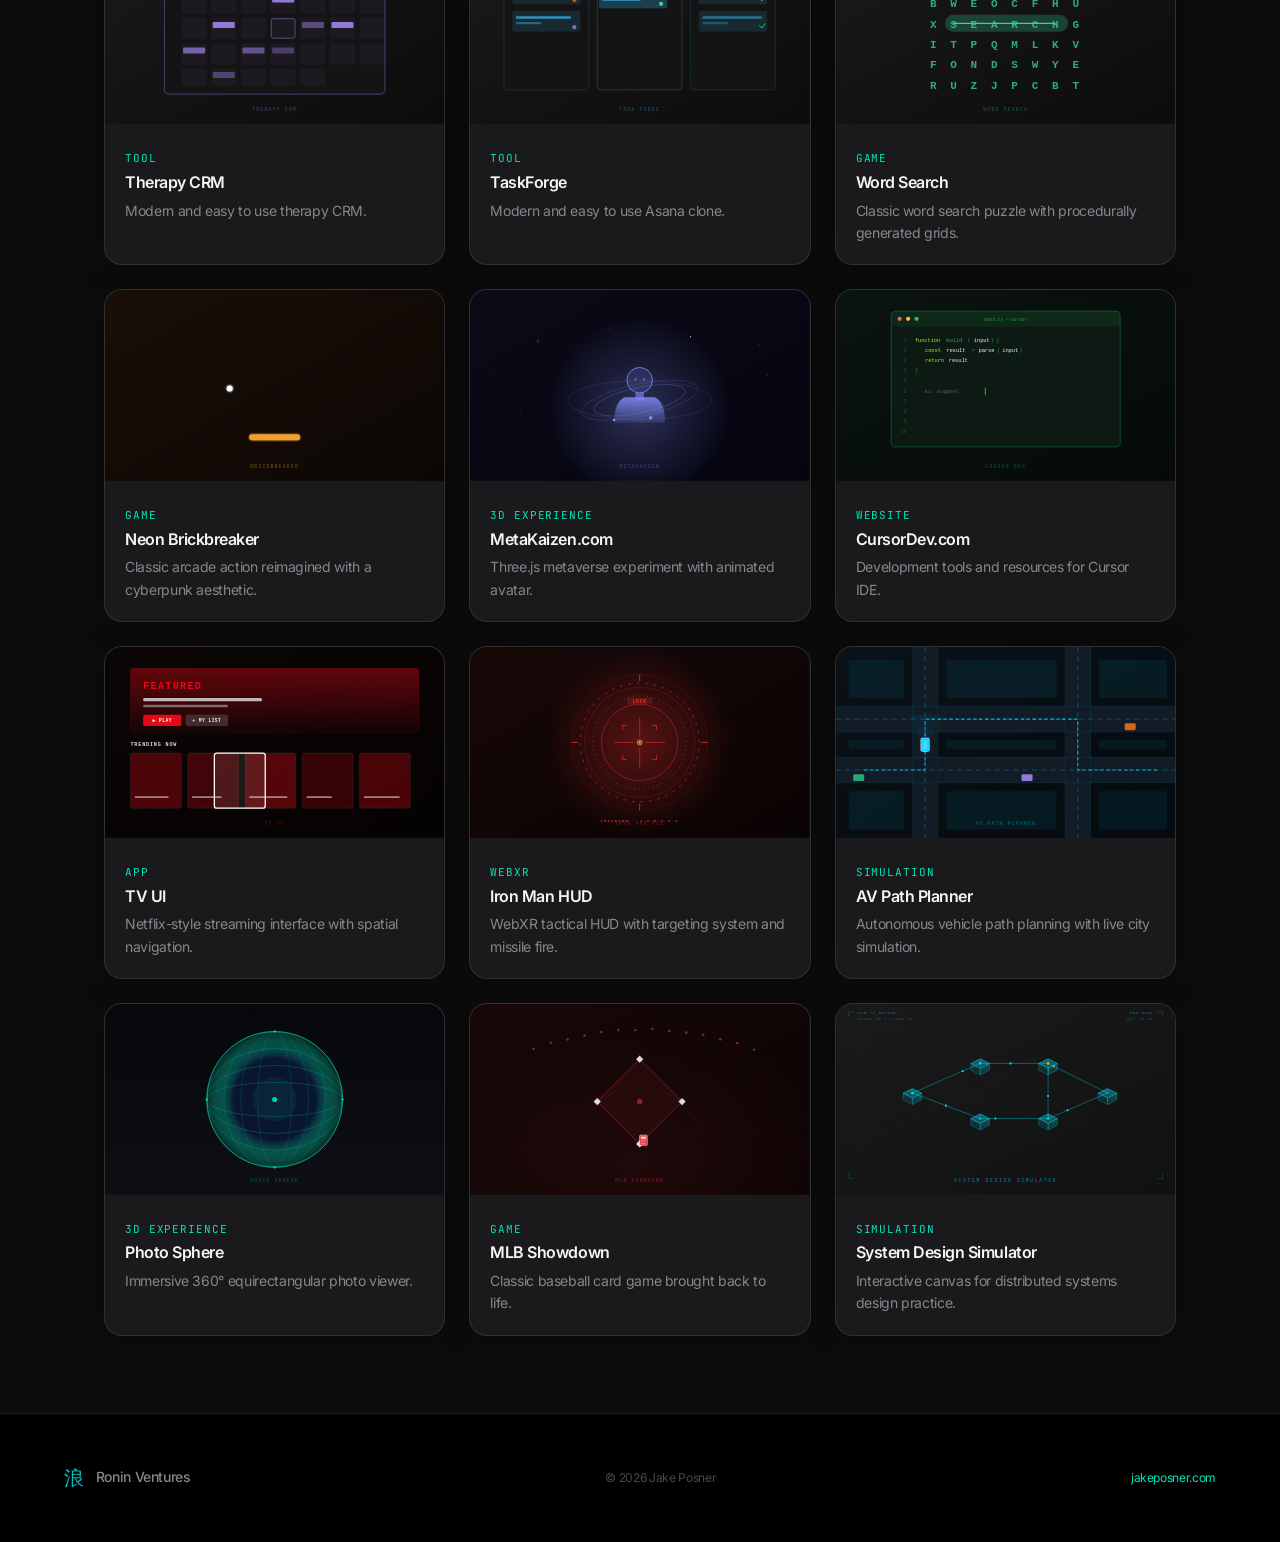
==== commit d0519403: "Update hero subtitle to reflect AI-assisted build process Co-Authored-By: Claude Opus 4.7 (1M contex" ====
--- a/index.html
+++ b/index.html
@@ -307,7 +307,7 @@
             <div class="hero-inner">
                 <span class="hero-eyebrow">Software & Experiments</span>
                 <h1 class="hero-title">Built by<br><span class="hero-name">Jake Posner</span></h1>
-                <p class="hero-subtitle">A collection of tools, games, and experiments designed and engineered from scratch.</p>
+                <p class="hero-subtitle">A collection of apps, games and experiments built with the help of artificial intelligence</p>
                 <div class="hero-cta">
                     <a class="btn-pill" href="#projects">View Projects</a>
                     <a class="btn-pill btn-pill--outline" href="https://www.jakeposner.com" target="_blank" rel="noopener noreferrer">About Jake <span class="btn-icon">&#8599;</span></a>
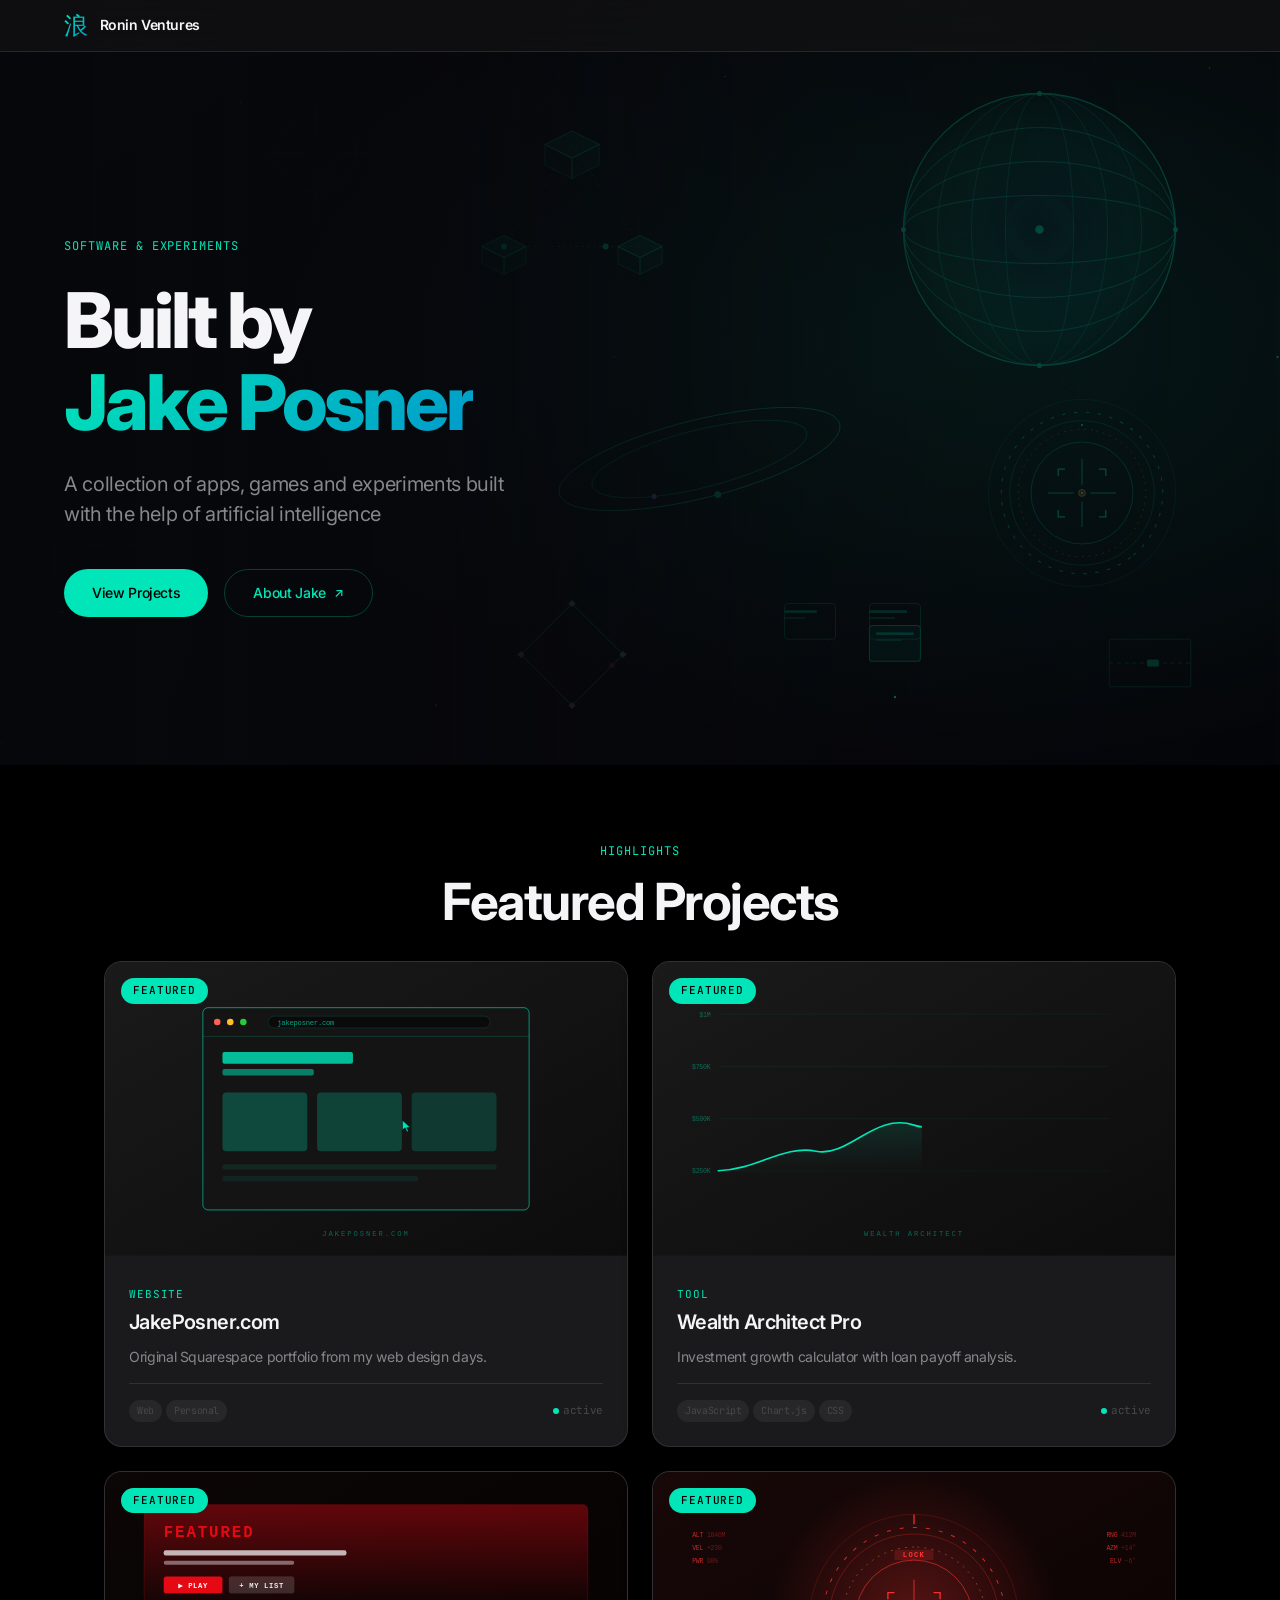
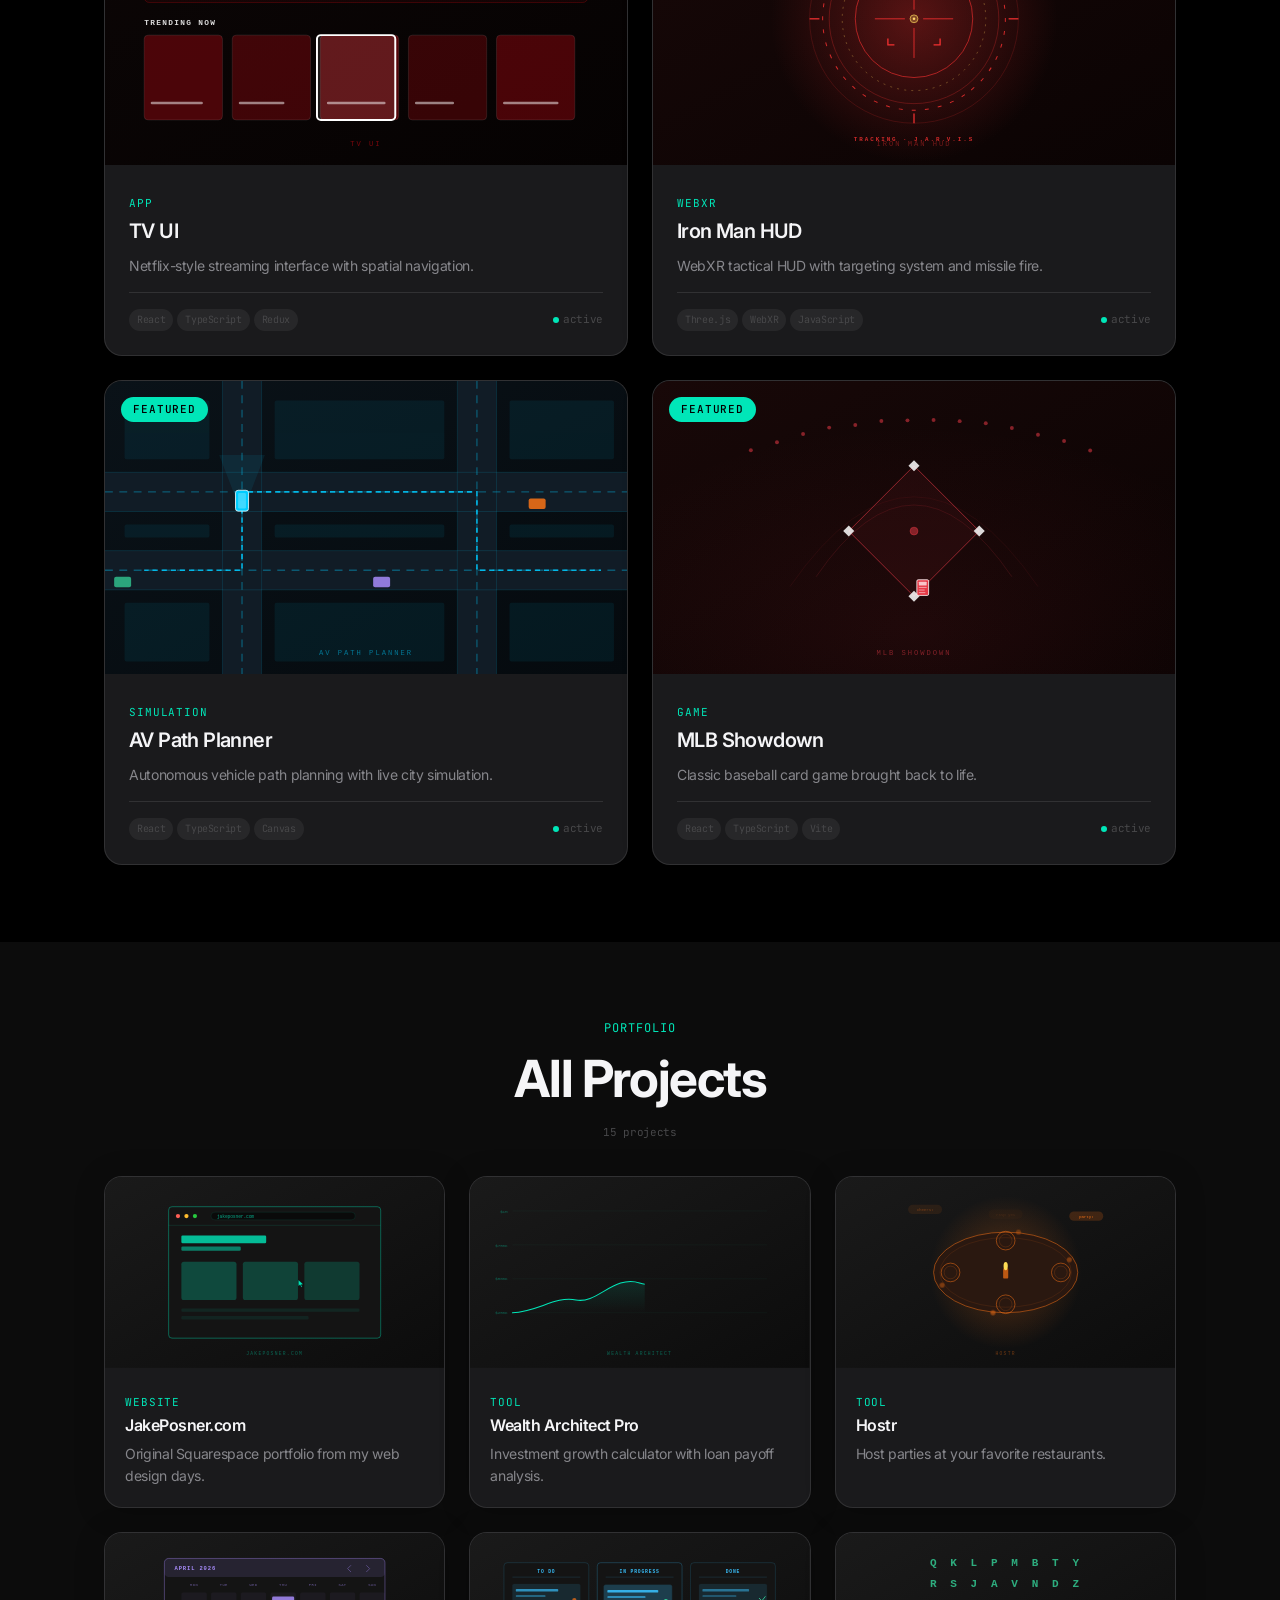
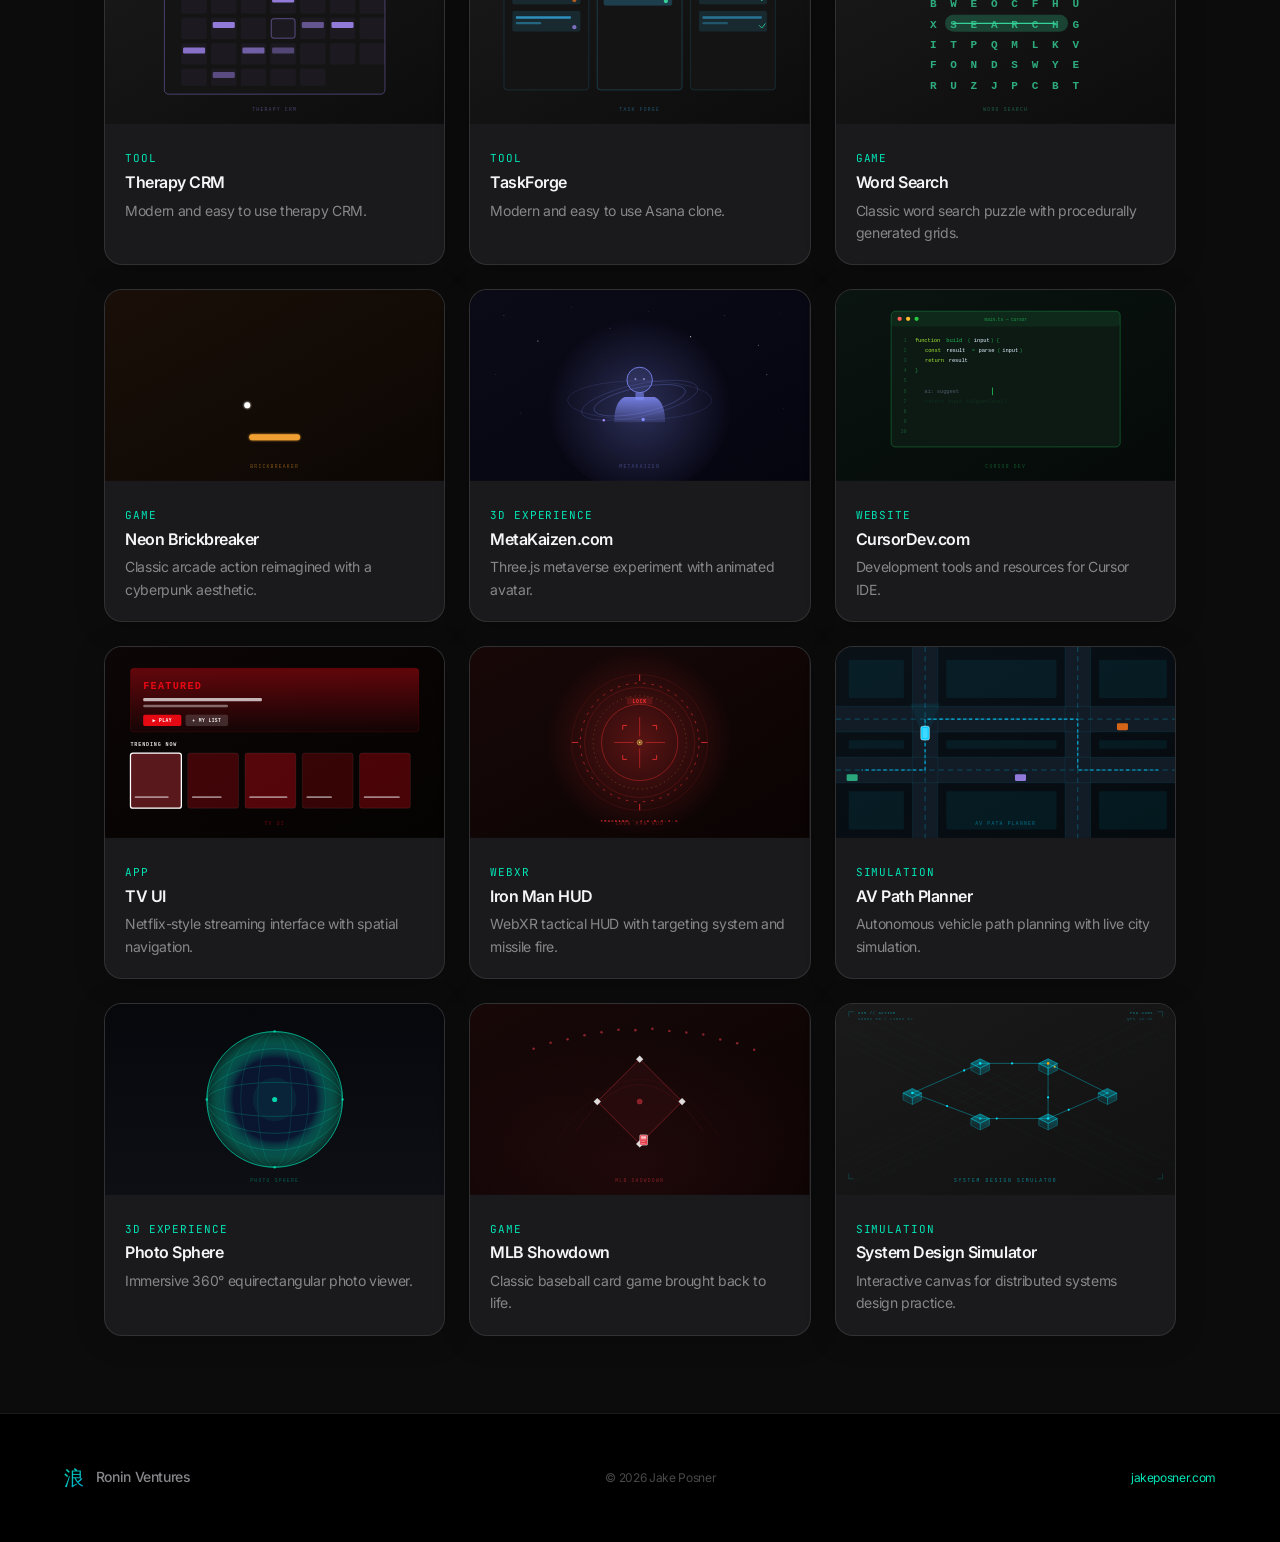
==== commit b8d9d4d9: "Shorten modal CTA to "Launch" and style the modal scrollbar Trims the modal launch button label from" ====
--- a/index.html
+++ b/index.html
@@ -373,7 +373,7 @@
                             <h2 class="modal-title" id="modal-title"></h2>
                             <a href="#" class="btn-launch" id="modal-launch">
                                 <span class="btn-icon">&#9654;</span>
-                                Launch Experience
+                                Launch
                             </a>
                         </div>
                         <p class="modal-description" id="modal-description"></p>
--- a/css/main.css
+++ b/css/main.css
@@ -784,6 +784,35 @@
 .modal-content {
     max-height: 90vh;
     overflow-y: auto;
+    scrollbar-width: thin;
+    scrollbar-color: #2a2a2e #1a1a1c;
+}
+
+.modal-content::-webkit-scrollbar {
+    width: 8px;
+    background-color: #1a1a1c;
+}
+
+.modal-content::-webkit-scrollbar-track,
+.modal-content::-webkit-scrollbar-track-piece {
+    background-color: #1a1a1c;
+}
+
+.modal-content::-webkit-scrollbar-thumb {
+    background-color: #2a2a2e;
+    border-radius: 4px;
+    border: none;
+    box-shadow: none;
+}
+
+.modal-content::-webkit-scrollbar-thumb:hover,
+.modal-content::-webkit-scrollbar-thumb:active {
+    background-color: #333337;
+}
+
+.modal-content::-webkit-scrollbar-button,
+.modal-content::-webkit-scrollbar-corner {
+    display: none;
 }
 
 .modal-hero {
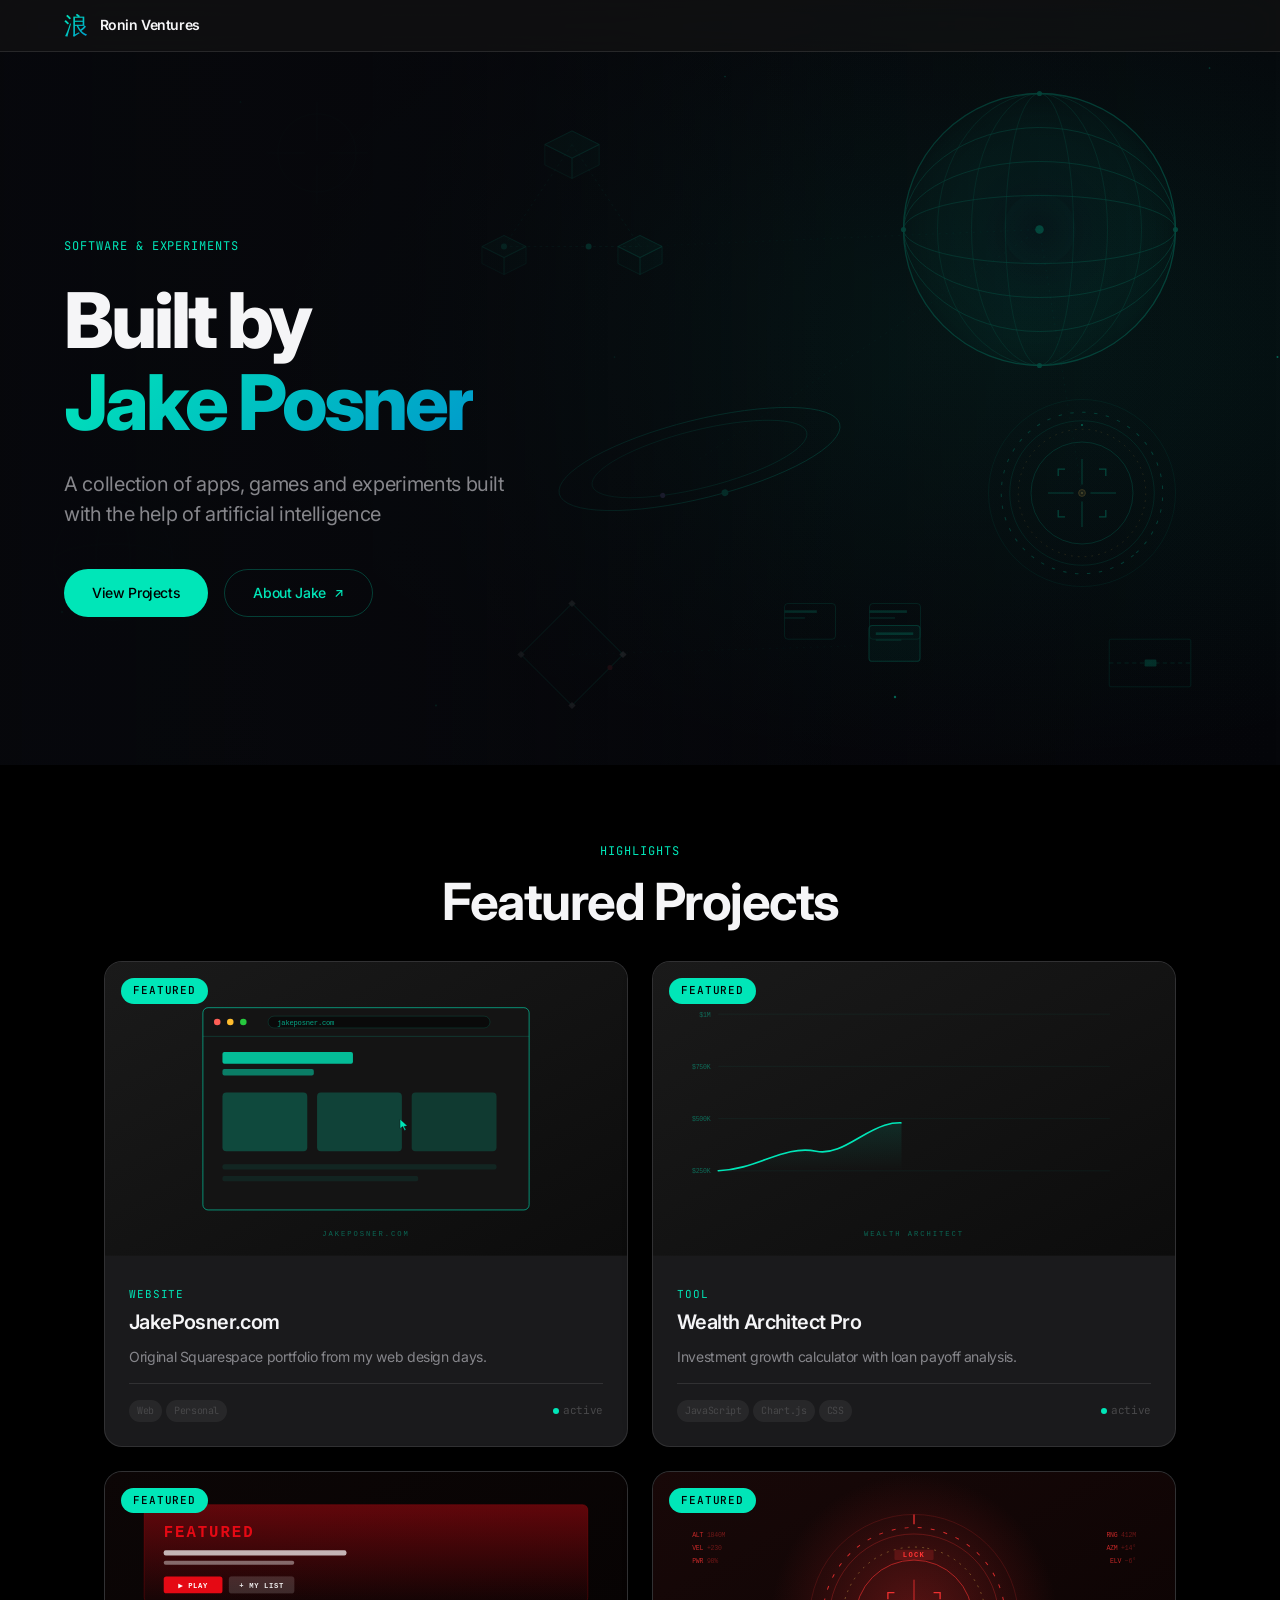
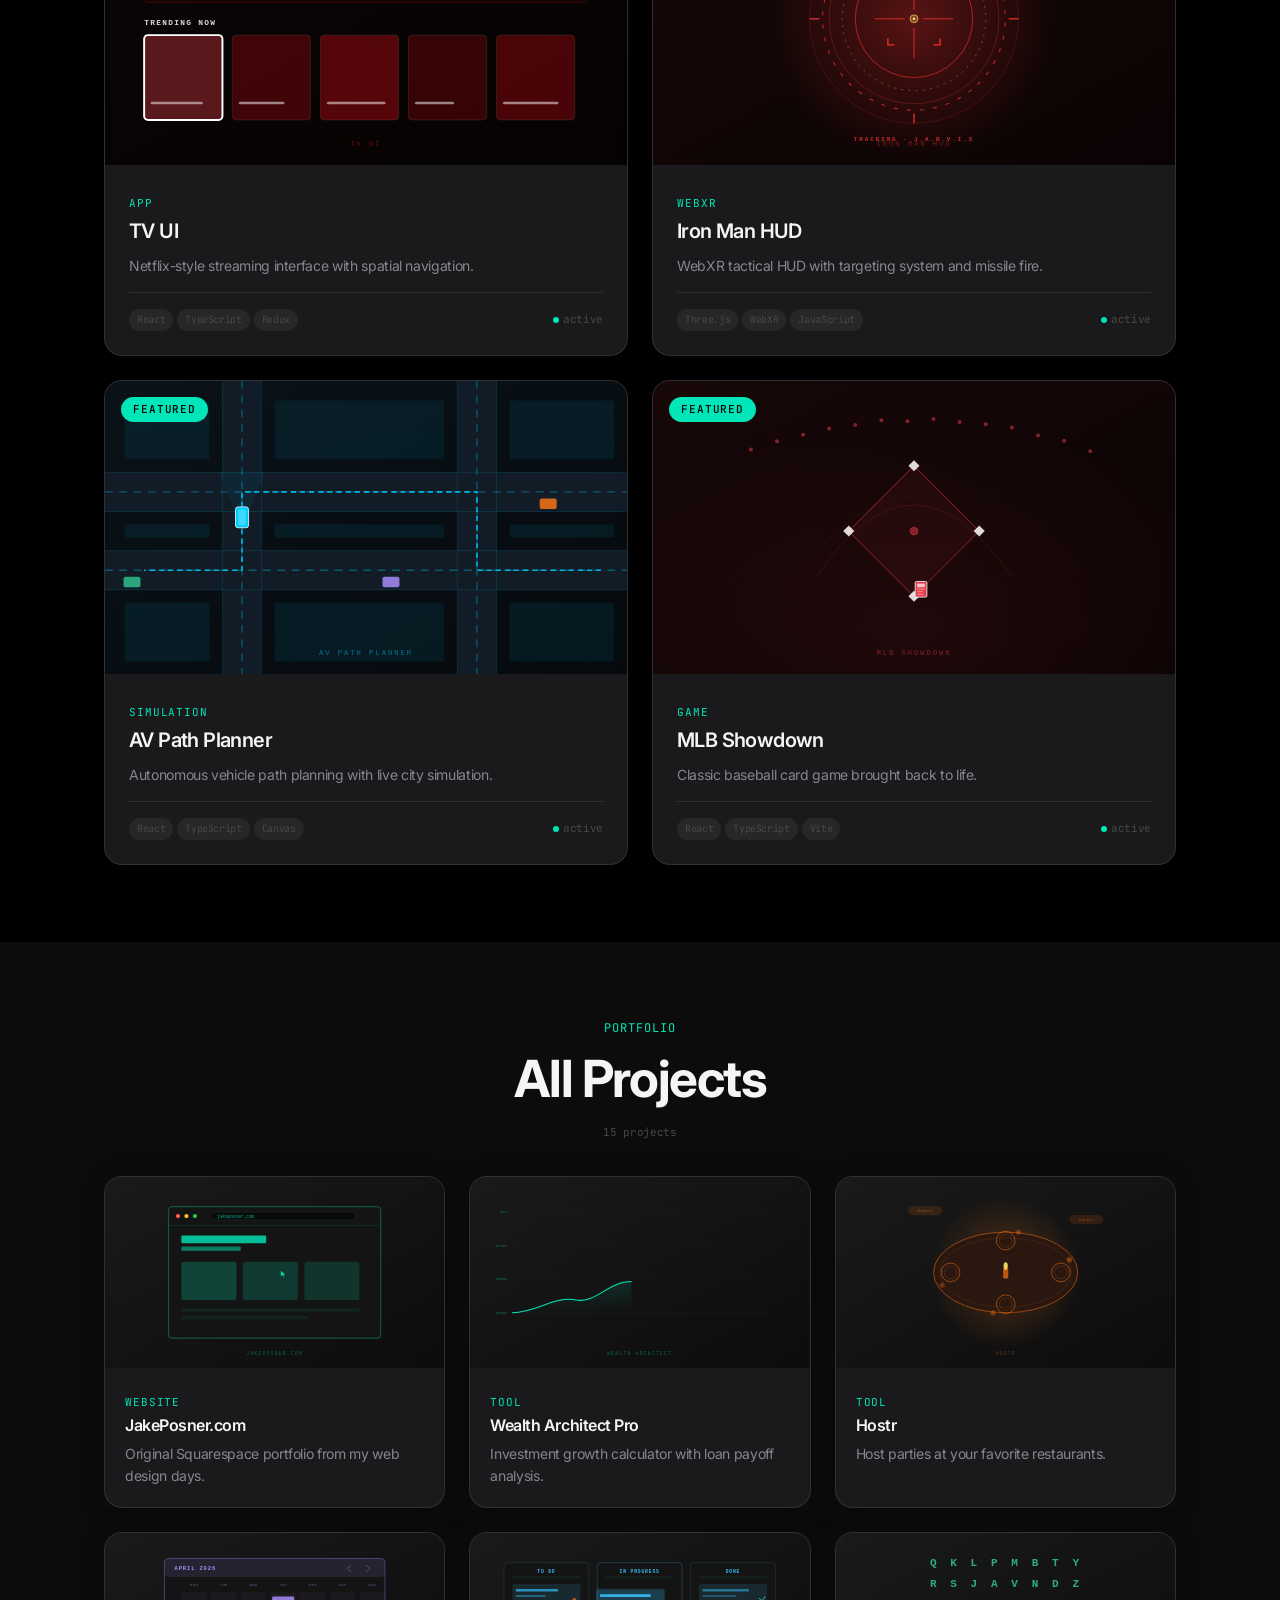
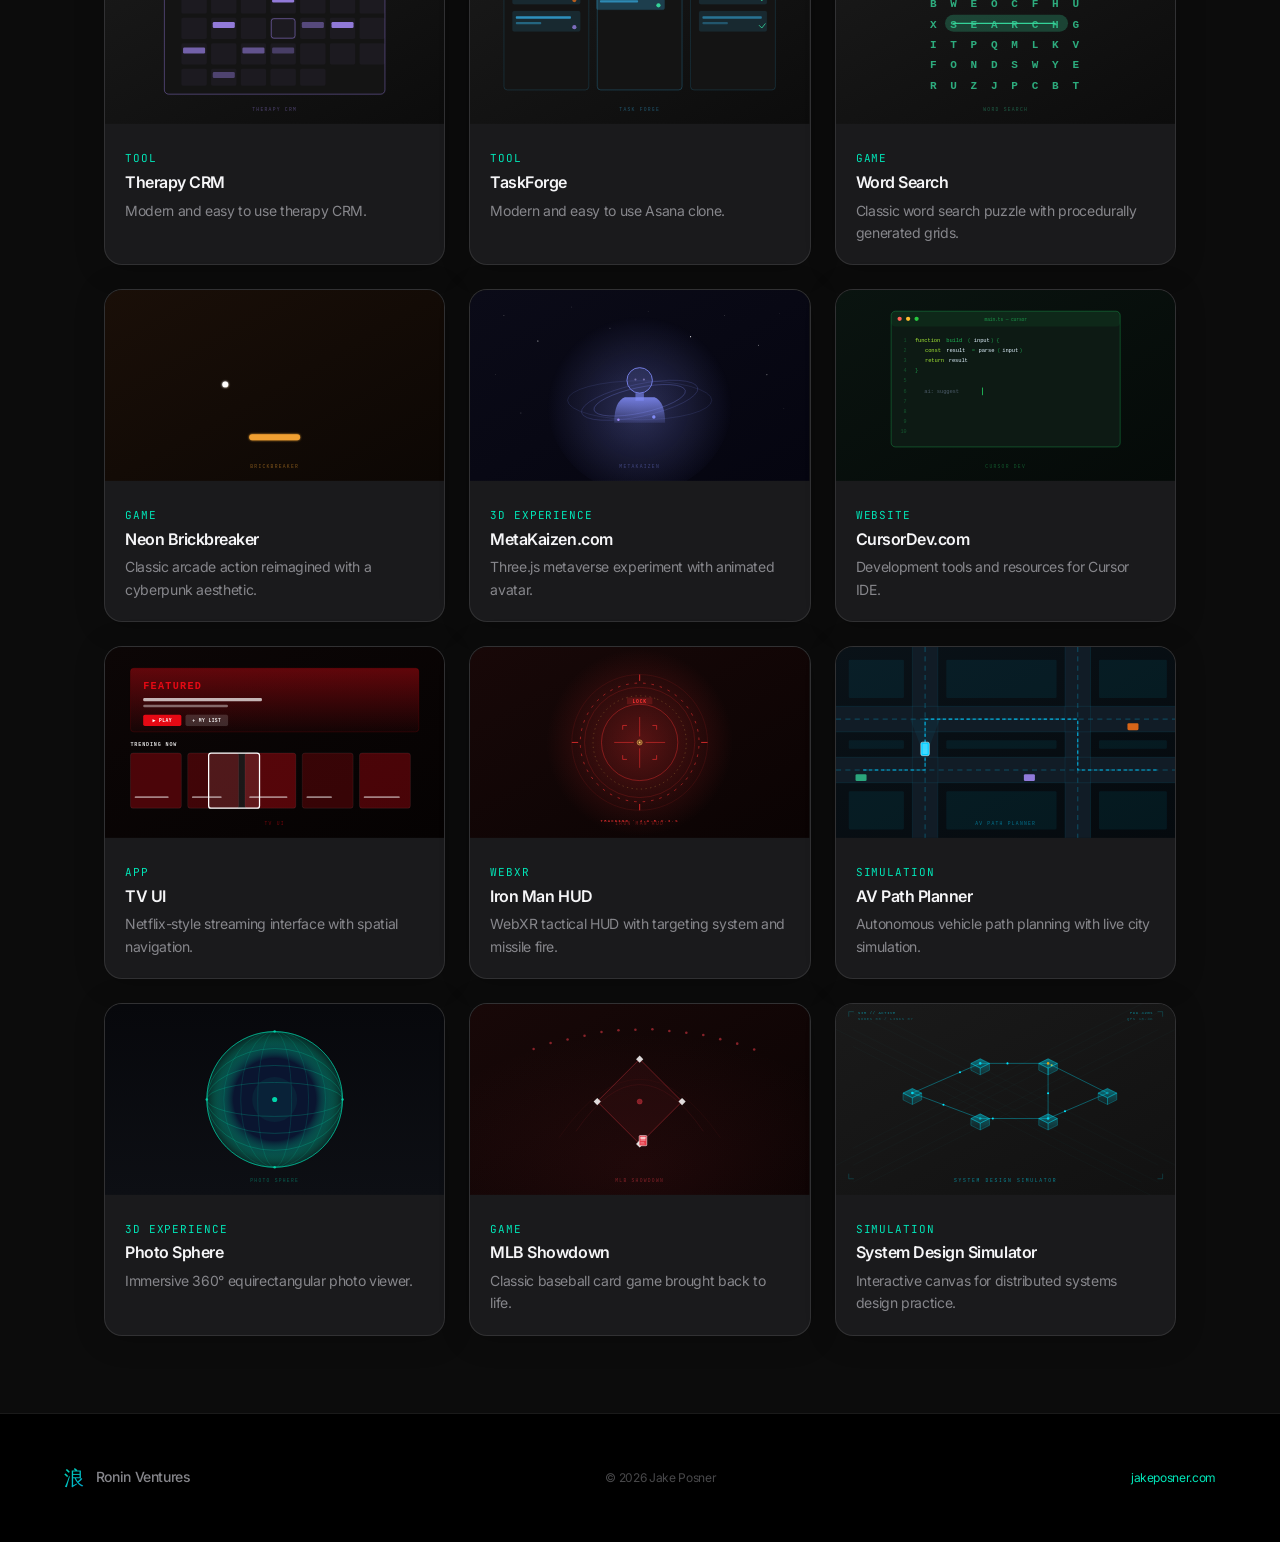
==== commit 3332ff73: "Add teal 浪 favicon across the site and all project pages Single SVG favicon — teal #00e6b8 浪 glyph o" ====
--- a/index.html
+++ b/index.html
@@ -3,6 +3,7 @@
 <head>
     <meta charset="UTF-8">
     <meta name="viewport" content="width=device-width, initial-scale=1.0">
+    <link rel="icon" type="image/svg+xml" href="/assets/favicon.svg">
     <title>Ronin Ventures Dev | Jake Posner</title>
     <meta name="description" content="Software and experiments by Jake Posner. A collection of tools, games, and interactive experiences designed and engineered from scratch.">
     <meta name="author" content="Jake Posner">
